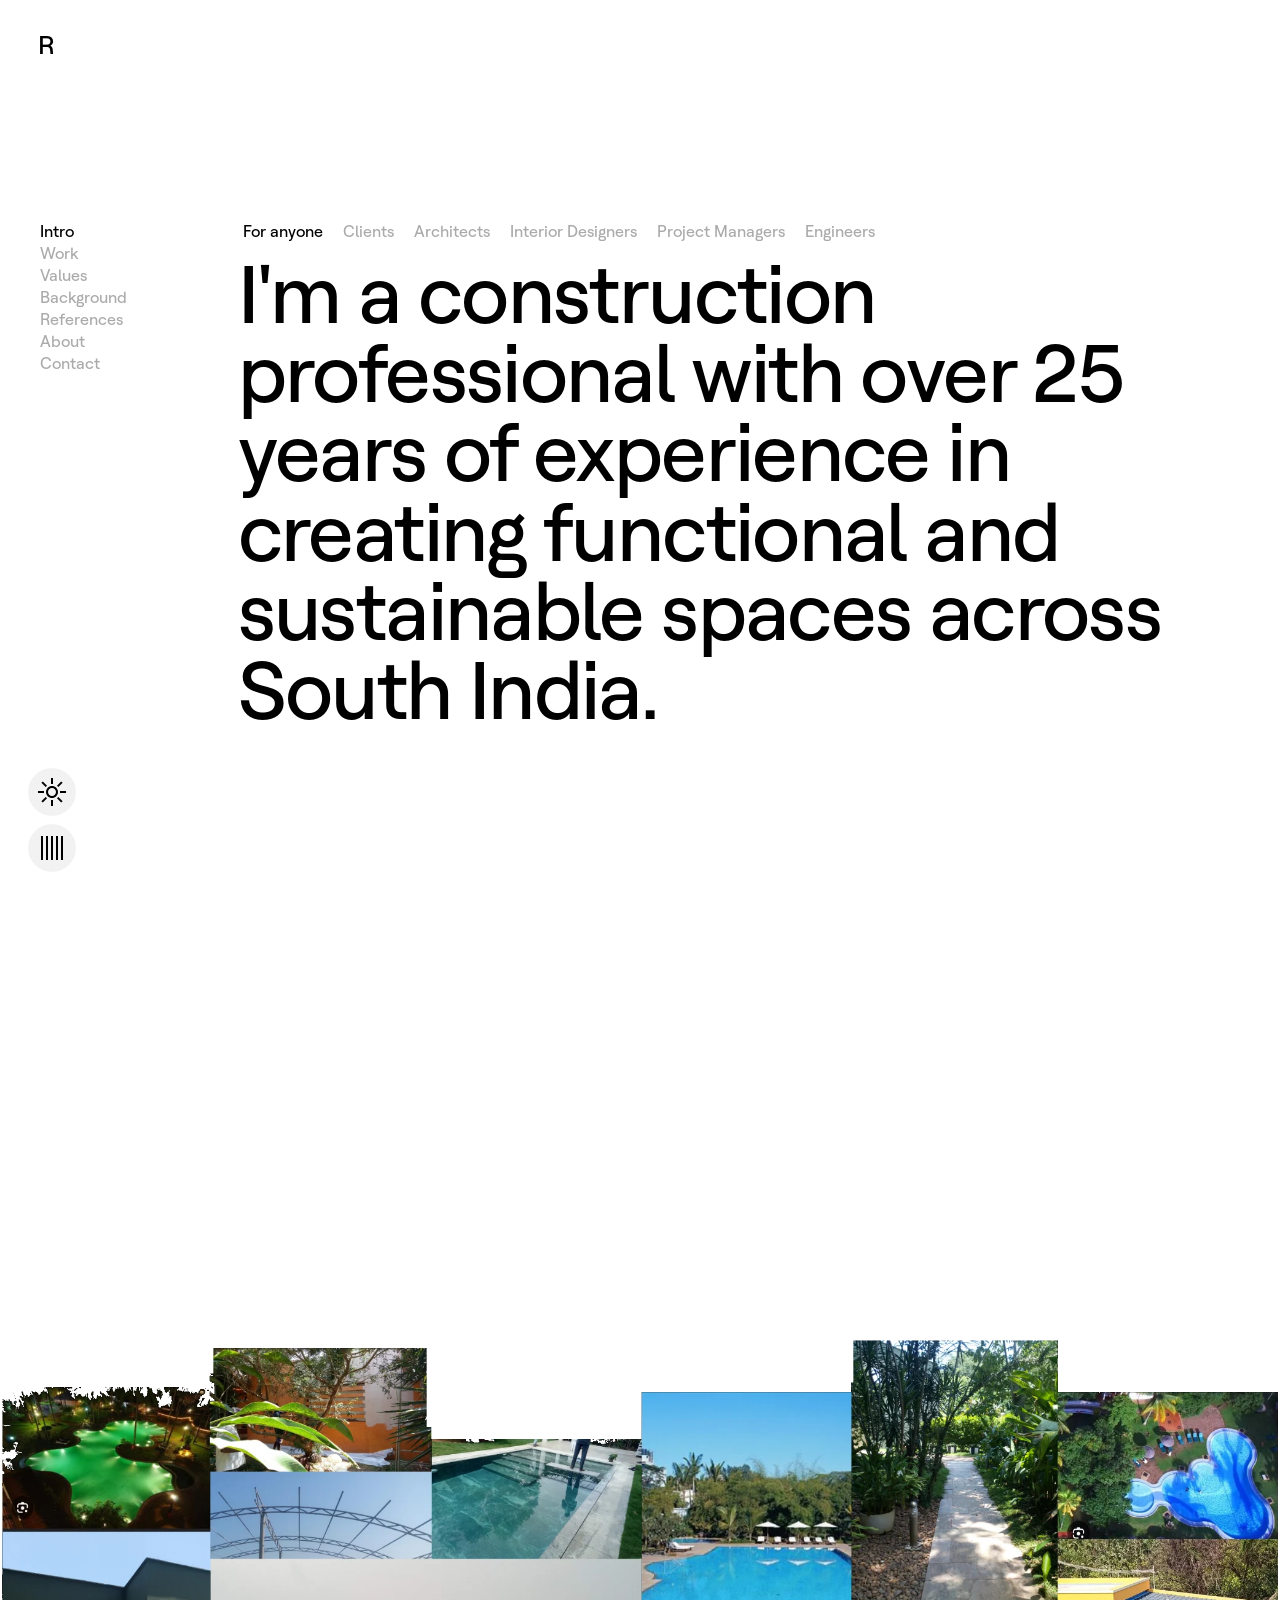
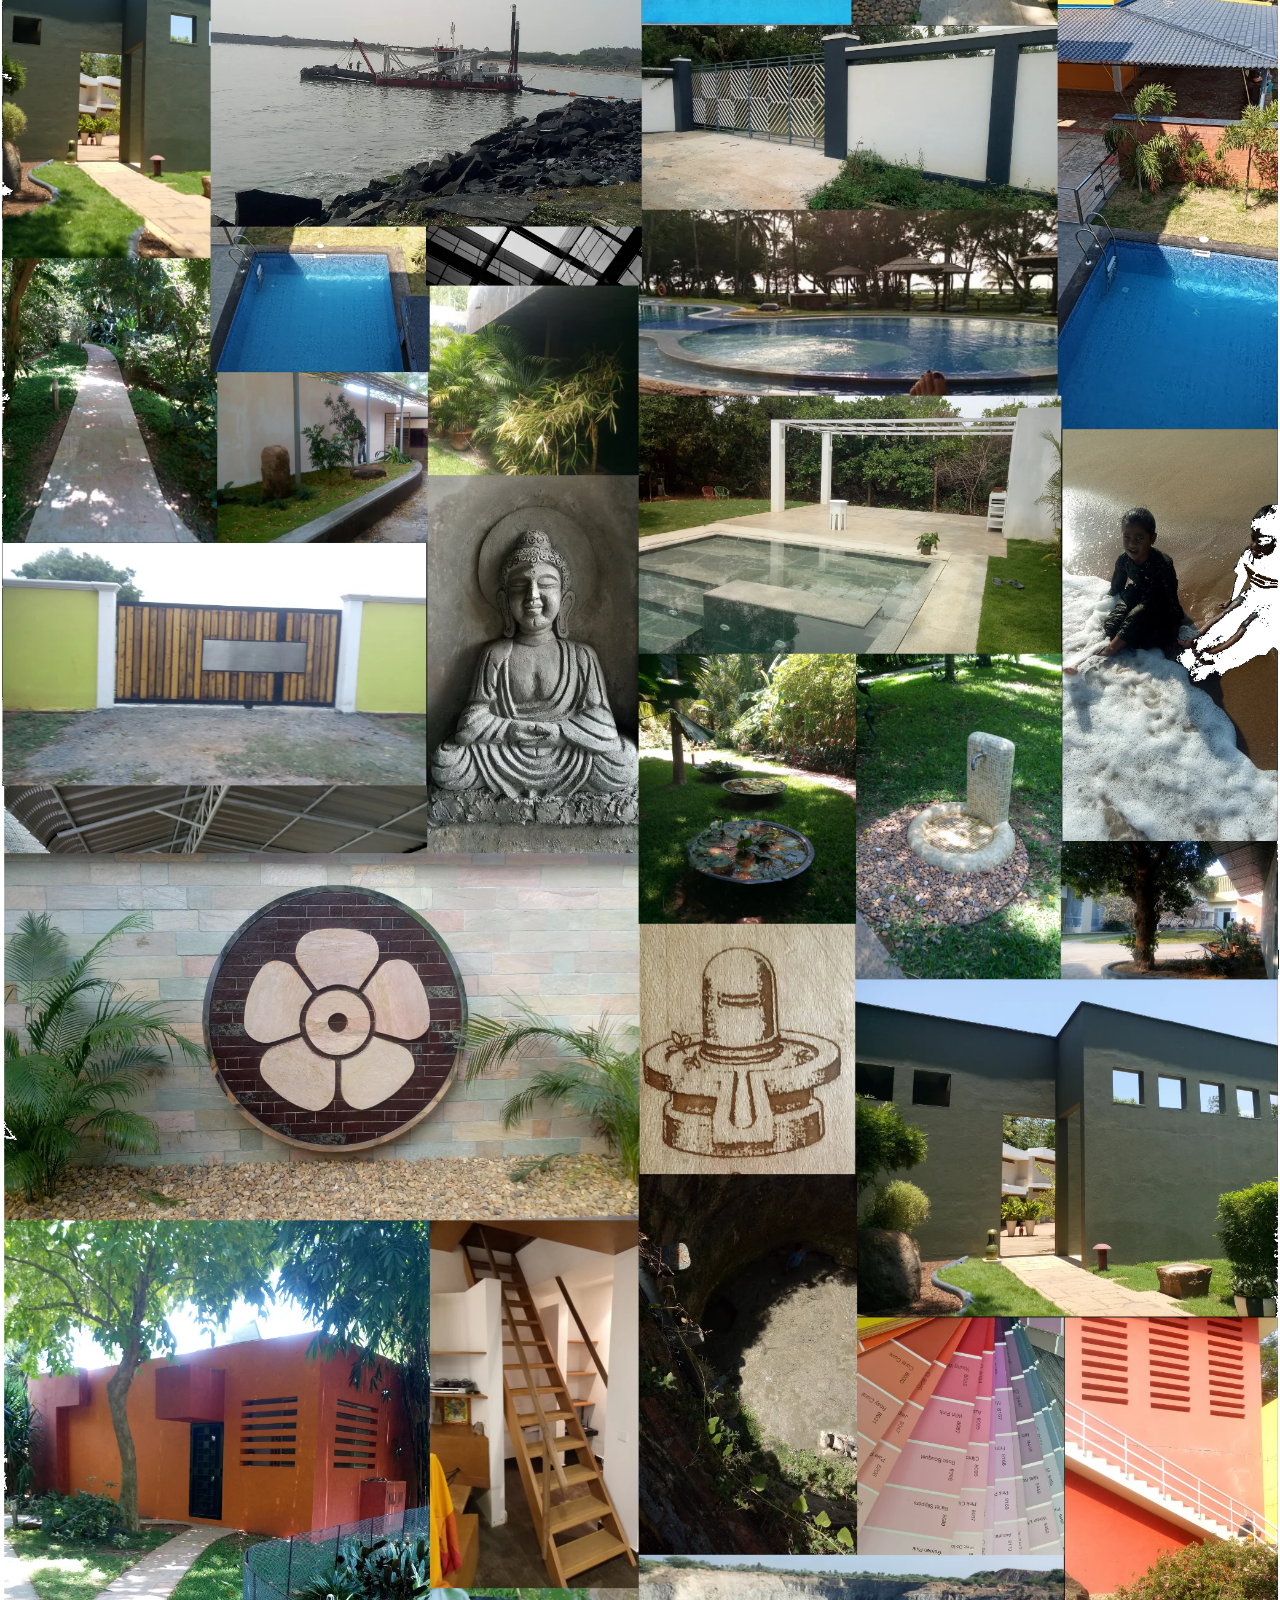
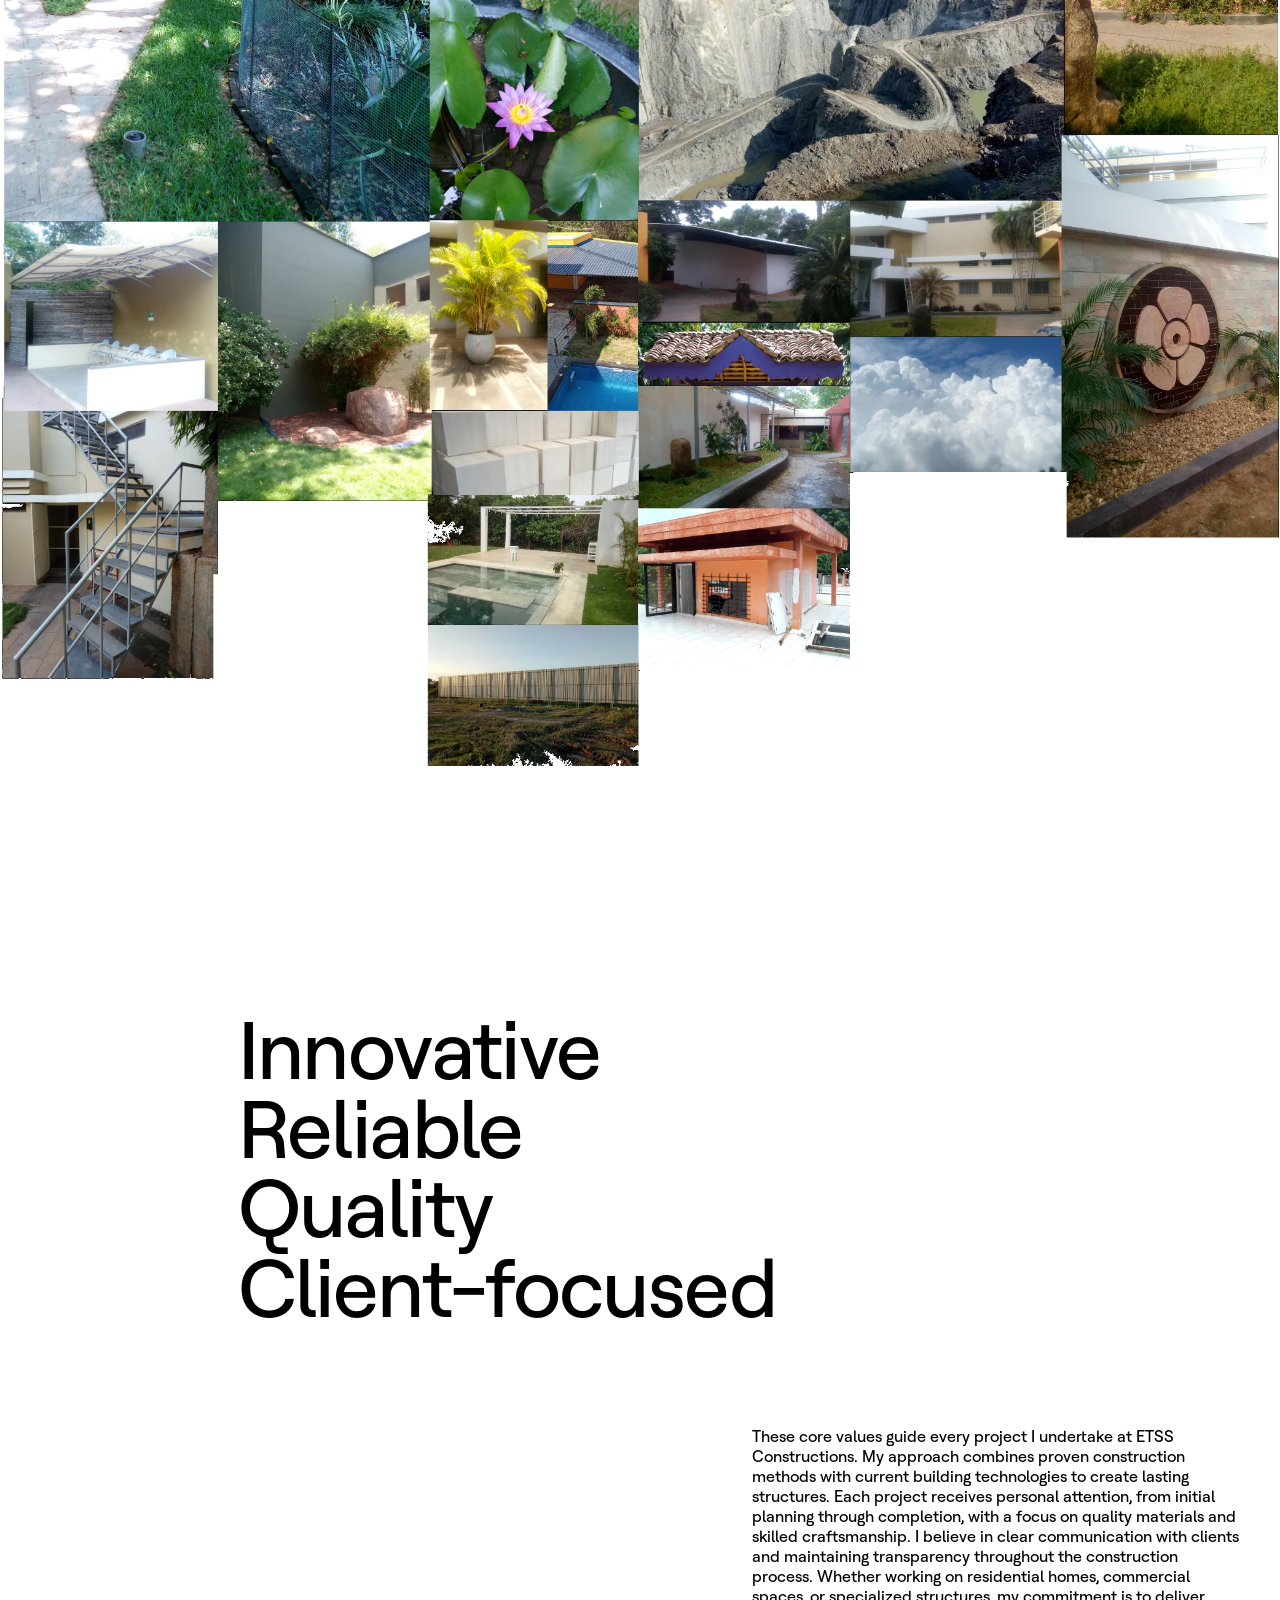
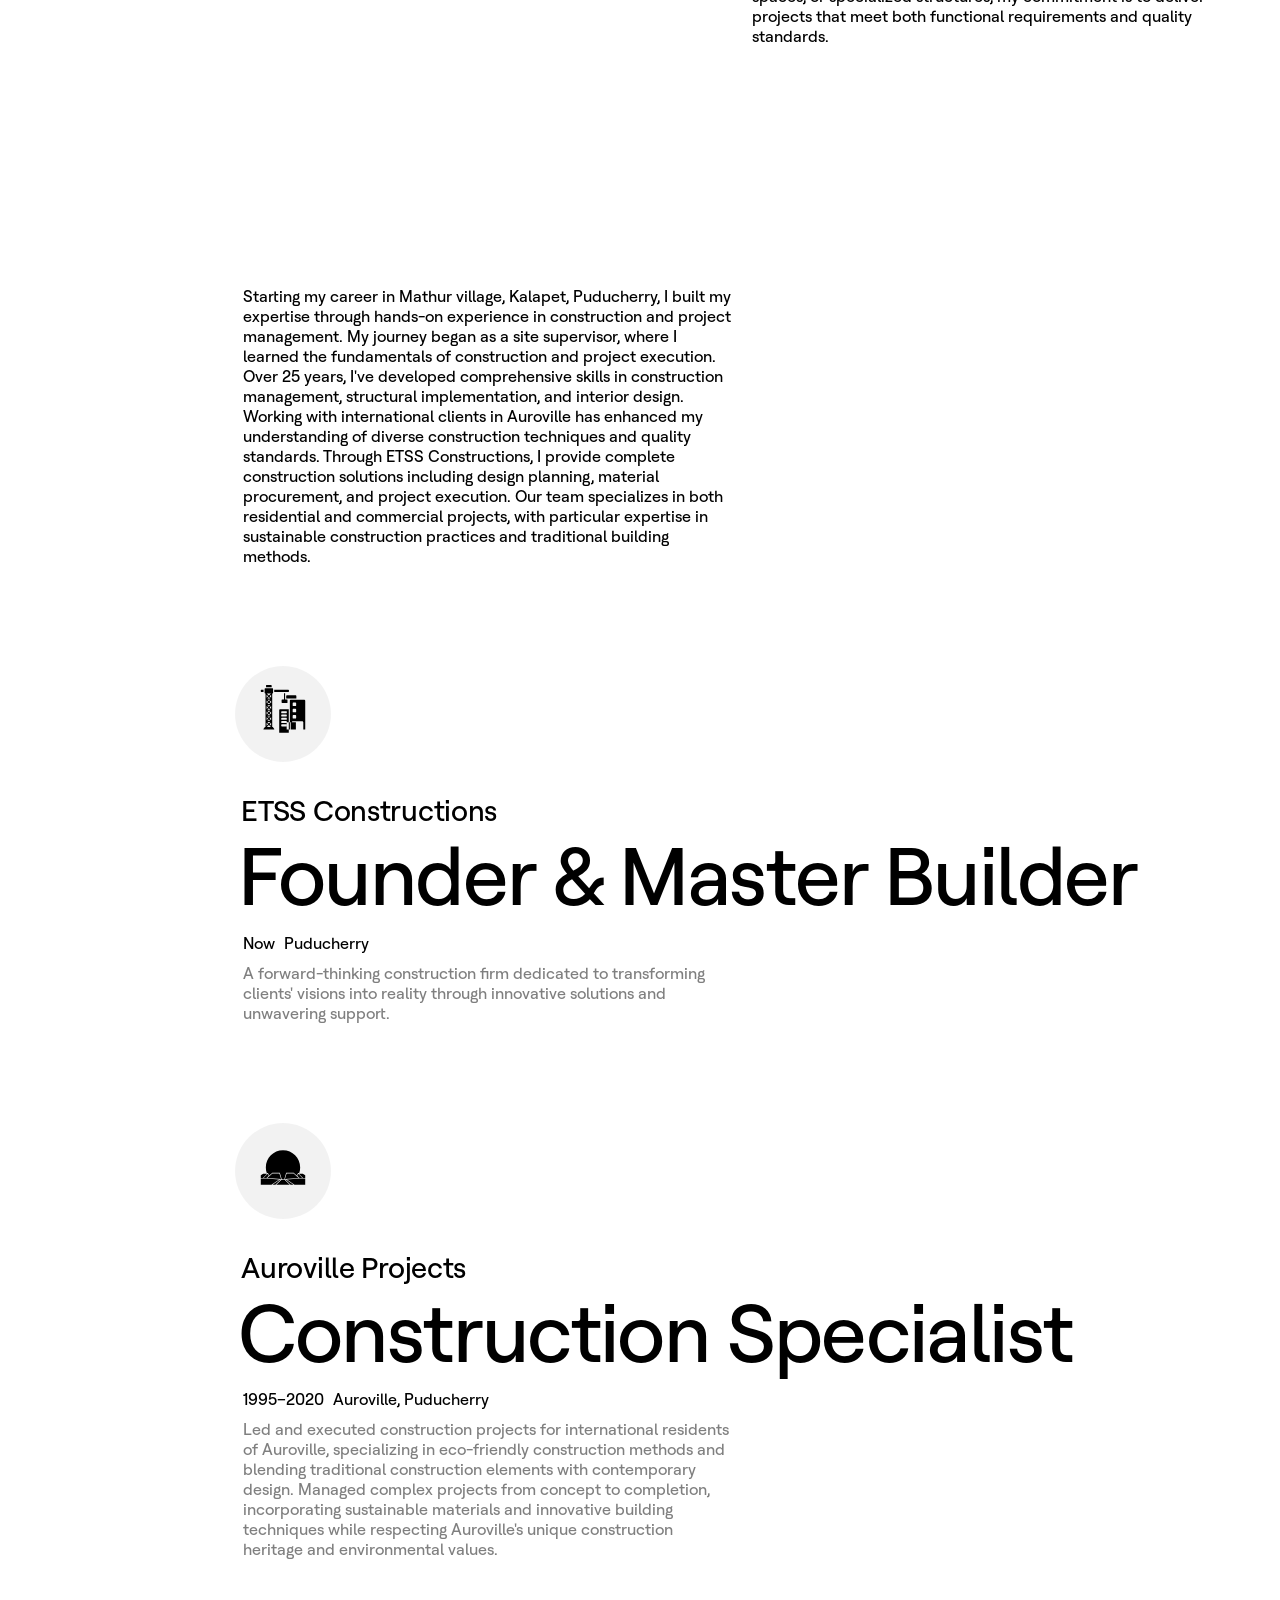
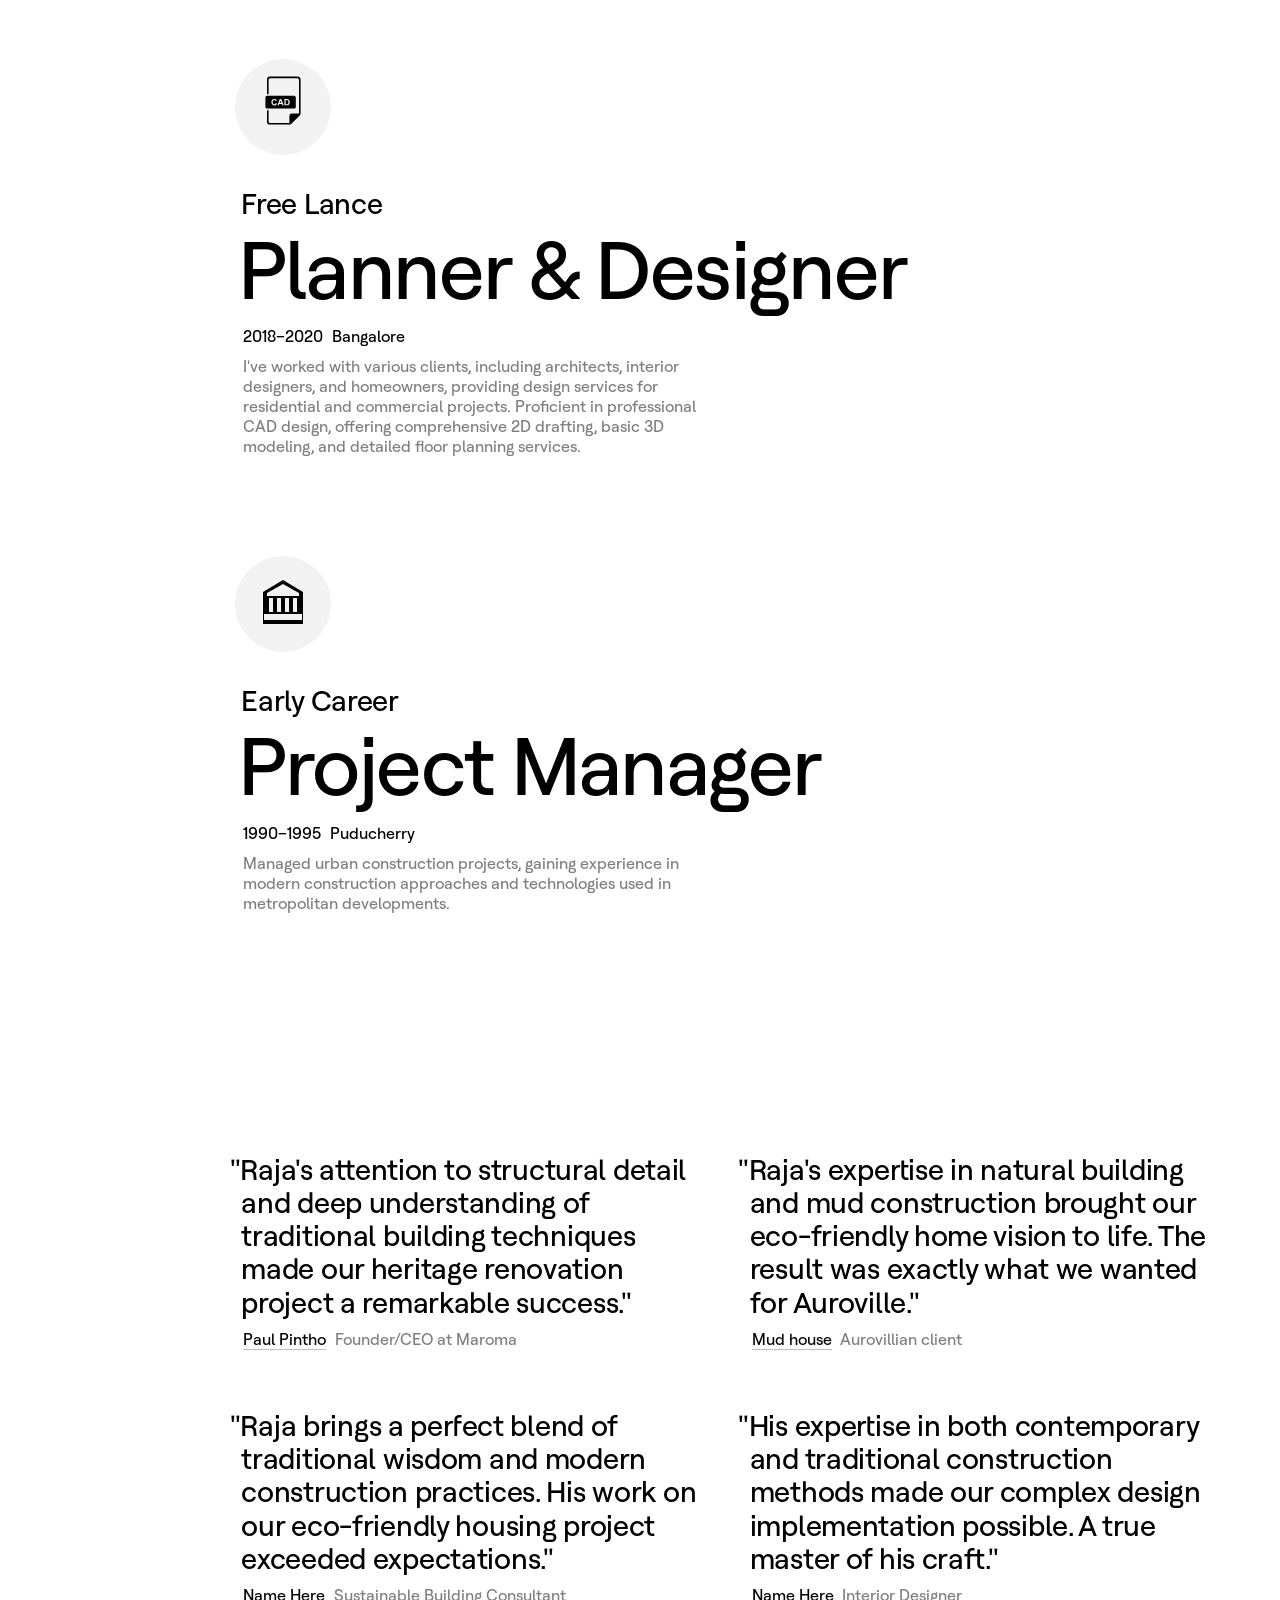
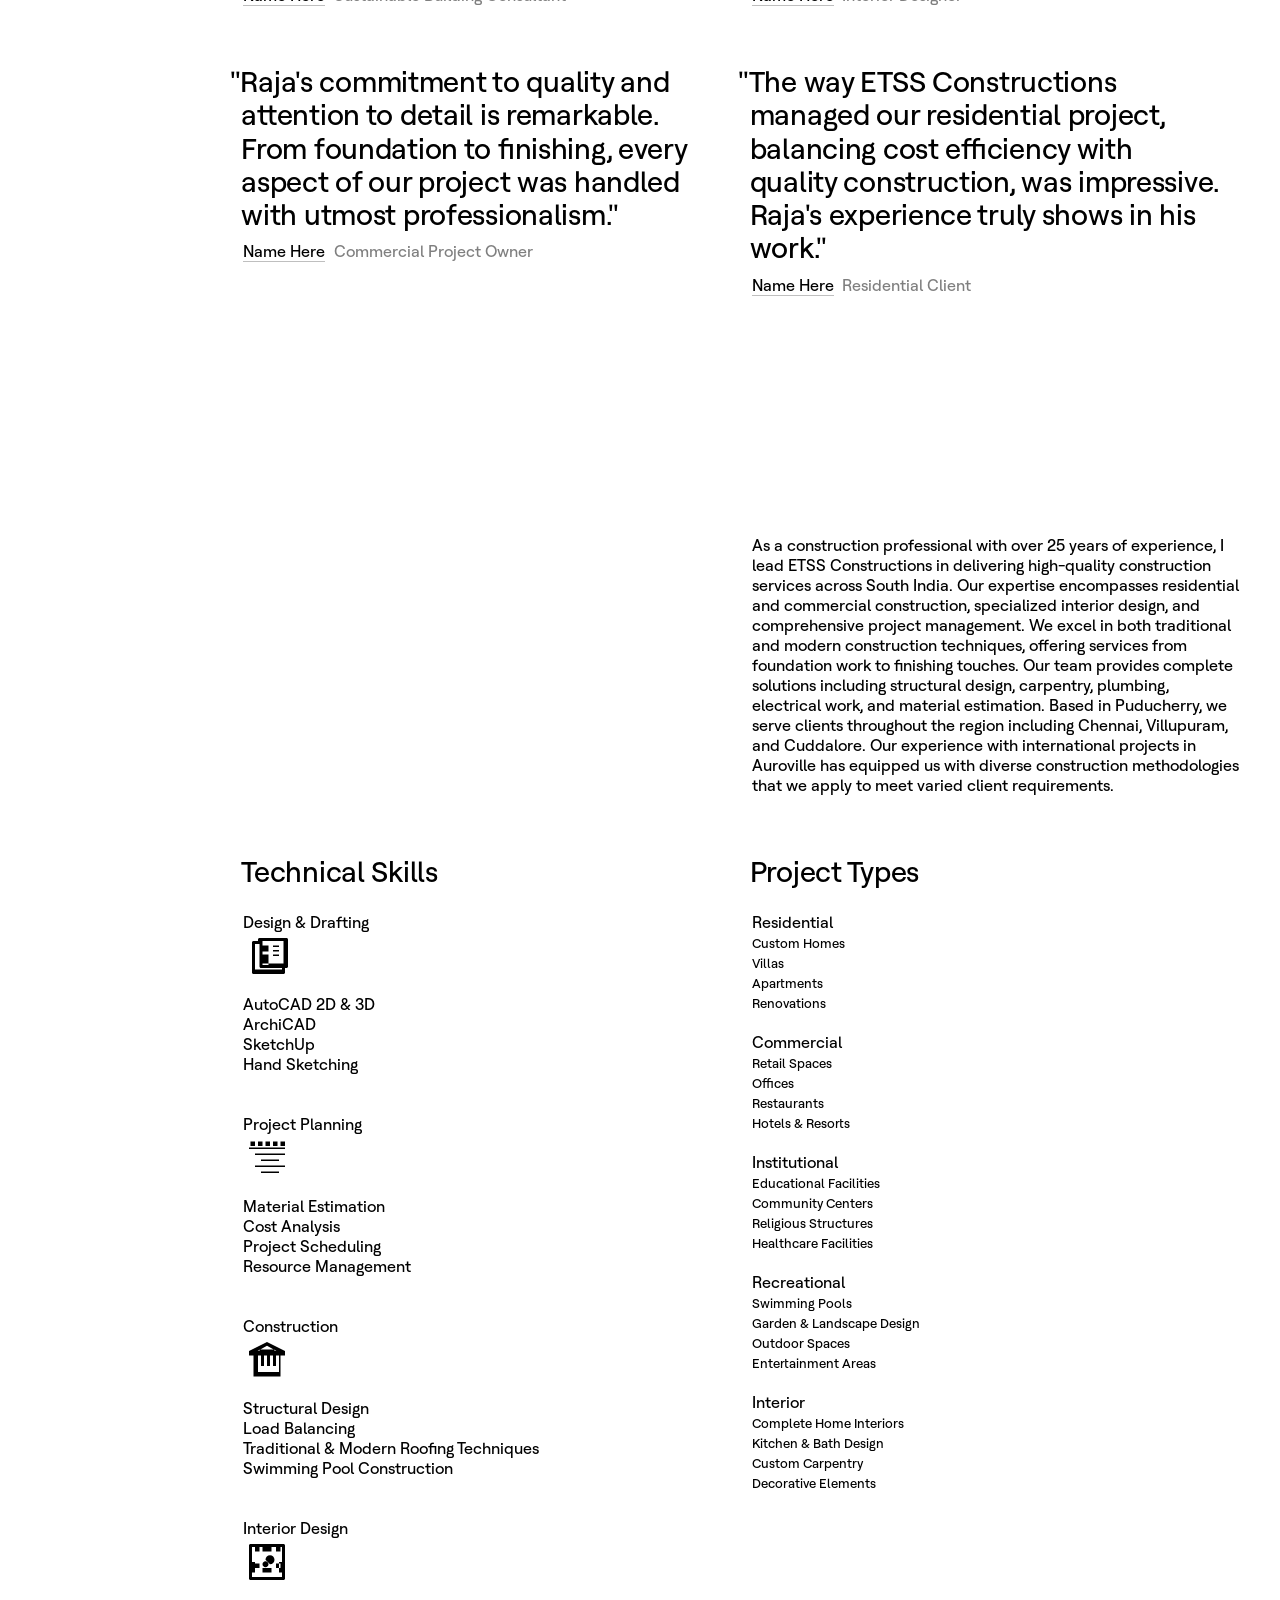
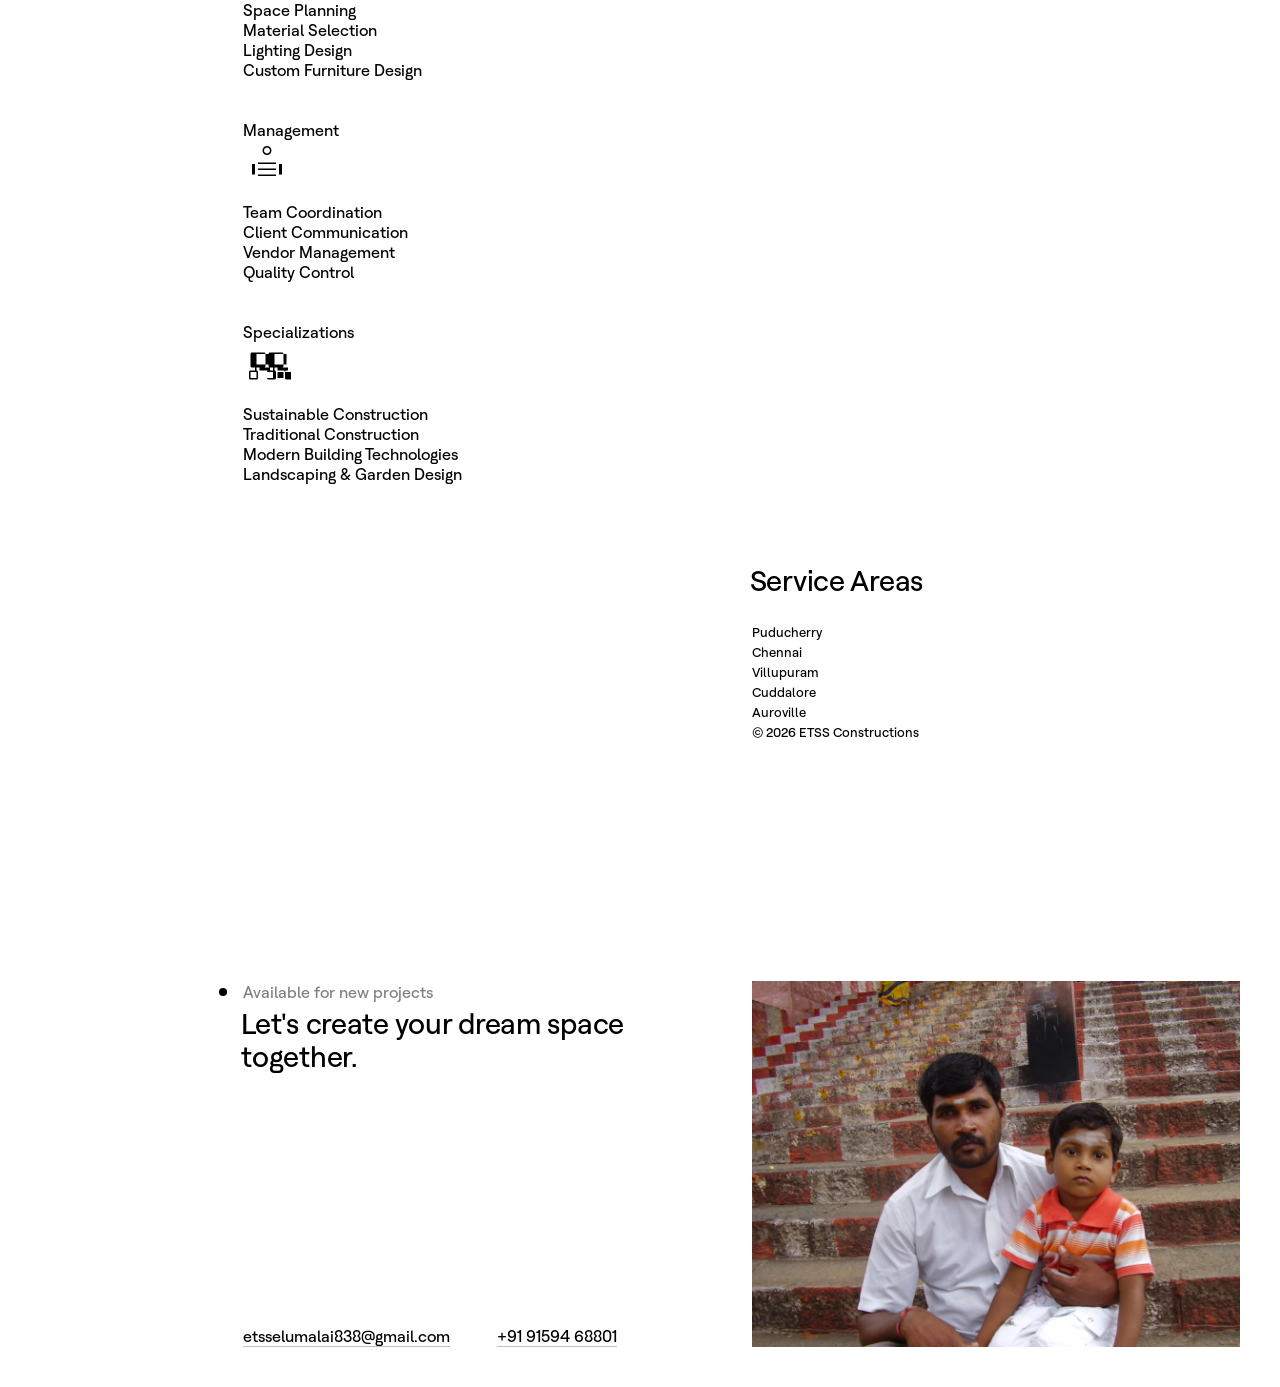
==== index.html @ 9b83dc2d "InitialCommit" ====
<!DOCTYPE html>
<!--

  Design and code by Billy Sweeney

  ——

  keyboard shortcuts

  g  grid
  b  black
  w  white
  s  sunlight

-->
<html lang="en">
<head>
  <meta charset="UTF-8">
  <title>Raja Ezhumalai — ETSS constructions</title>
  <meta http-equiv="X-UA-Compatible" content="IE=edge,chrome=1">
  <meta name="viewport" content="width=device-width, initial-scale=1">

  <link rel="shortcut icon" type="image/x-icon" href="https://billysweeney.com/assets/app/favicon-32x32.png">

  <link rel="canonical" href="index.html">

  <meta name="description" content="Hello there, I'm a master builder and construction expert with over 25 years of experience in creating innovative spaces and structures.">
  <meta name="keywords" content="master builder, construction expert, building specialist, interior design, ETSS constructions, puducherry, auroville, chennai">

  <meta property="og:site_name" content="Raja Ezhumalai">
  <meta property="og:title" content="Raja Ezhumalai — Master Builder & Construction Expert">
  <meta property="og:description" content="Hello there, I'm a master builder and construction expert with over 25 years of experience in creating innovative spaces and structures.">
  <meta property="og:type" content="website">
  <meta property="og:image" content="https://billysweeney.com/assets/app/sharing-image-2400x2400.png">
  <meta property="og:url" content="https://billysweeney.com">

  <meta name="twitter:title" content="Raja Ezhumalai — Master Builder & Construction Expert">
  <meta name="twitter:description" content="Hello there, I'm a master builder and construction expert with over 25 years of experience in creating innovative spaces and structures.">
  <meta name="twitter:card" content="summary_large_image">
  <meta name="twitter:image" content="https://billysweeney.com/assets/app/sharing-image-2400x2400.png">
  <meta name="twitter:url" content="https://billysweeney.com">

  <link href="/styles/normalize-8.0.1.css" rel="stylesheet">
  <link href="/styles/reset.css" rel="stylesheet">
  <link href="/styles/font.css" rel="stylesheet">
  <link href="/styles/variables.css" rel="stylesheet">
  <link href="/styles/color.css" rel="stylesheet">
  <link href="/styles/about.css" rel="stylesheet">
  <link href="/styles/grid.css" rel="stylesheet">
  <link href="/styles/media-queries.css" rel="stylesheet">

  <script src="/scripts/modernizr.js"></script>
  <script src="/scripts/jquery-3.7.1.min.js"></script>
  <script src="/scripts/jquery-easing-1.4.1.js"></script>
  <script src="/scripts/script.js"></script>

<!-- Google tag (gtag.js) -->
<script async src="https://www.googletagmanager.com/gtag/js?id=G-QD6JDESCLJ"></script>
<script>
  window.dataLayer = window.dataLayer || [];
  function gtag(){dataLayer.push(arguments);}
  gtag('js', new Date());

  gtag('config', 'G-QD6JDESCLJ');
</script></head>

<body class="cover--is--visible is--loading theme--16">

  <header class="app-header">
    <div class="content">

      <div class="brand">
        <h3><span>R</span><span>a</span><span>j</span><span>a</span><span> </span><span>E</span><span>z</span><span>h</span><span>u</span><span>m</span><span>a</span><span>l</span><span>a</span><span>i</span></h3>
      </div>

      <div class="actions">
        <div class="option navigation">
          <div class="content">
            <div class="icon">
              <div class="line"><div class="content"></div></div>
              <div class="line"><div class="content"></div></div>
            </div>
          </div>
        </div>
      </div>

    </div>
  </header>

  <nav class="app-nav">
    <div class="content">
      <div class="item intro is--active">Intro</div>
      <div class="item work">Work</div>
      <div class="item values">Values</div>
      <div class="item background">Background</div>
      <div class="item references">References</div>
      <div class="item about">About</div>
      <div class="item contact">Contact</div>
    </div>
  </nav>

  <main class="app-main">

    <section class="section cover">
      <div class="content">
        <h1>Raja Ezhumalai<br>—Builder </h1>
      </div>
    </section>

    <section class="section intro">
      <div class="content">

        <div class="gradient-mask left"></div>
        <div class="gradient-mask right is--visible"></div>
        <div class="options">
          <div class="option anyone is--active">For anyone</div>
          <div class="option recruiters">Clients</div>
          <div class="option design-directors">Architects</div>
          <div class="option product-designers">Interior Designers</div>
          <div class="option product-managers">Project Managers</div>
          <div class="option engineers">Engineers</div>
        </div>

        <div class="texts">
          <h1 class="text anyone is--visible">I'm a construction professional with over 25 years of experience in creating functional and sustainable spaces across South India.</h1>
          <h1 class="text recruiters">As the founder of ETSS Constructions, I lead a skilled team dedicated to delivering quality construction projects with precision and reliability.</h1>
          <h1 class="text design-directors">I specialize in implementing architectural visions through practical construction solutions, drawing from extensive experience with diverse building styles.</h1>
          <h1 class="text product-designers">My expertise spans from traditional to contemporary construction, ensuring spaces that balance aesthetic appeal with structural excellence.</h1>
          <h1 class="text product-managers">I provide comprehensive project management, from detailed estimation to final execution, ensuring timely delivery within budget constraints.</h1>
          <h1 class="text engineers">With decades of hands-on experience in structural implementation and technical planning, I ensure projects meet both engineering standards and client requirements.</h1>
        </div>

      </div>
    </section>

    <section class="section work">
      <div class="content">
        <div class="hero-image">
          <figure>
            <div class="image"></div>
            <div class="image-overlay-01 "></div>
            <div class="image-overlay-02"></div>
          </figure>
        </div>
      </div>
    </section>

    <section class="section values">
      <div class="content">
        <div class="title">
          <h1>Innovative</h1>
          <h1>Reliable</h1>
          <h1>Quality</h1>
          <h1>Client-focused</h1>
        </div>
        <div class="description">
          <p>These core values guide every project I undertake at ETSS Constructions. My approach combines proven construction methods with current building technologies to create lasting structures. Each project receives personal attention, from initial planning through completion, with a focus on quality materials and skilled craftsmanship. I believe in clear communication with clients and maintaining transparency throughout the construction process. Whether working on residential homes, commercial spaces, or specialized structures, my commitment is to deliver projects that meet both functional requirements and quality standards.</p>
        </div>
      </div>
    </section>

    <section class="section background">
      <div class="content">

        <div class="description">
          <p>Starting my career in Mathur village, Kalapet, Puducherry, I built my expertise through hands-on experience in construction and project management. My journey began as a site supervisor, where I learned the fundamentals of construction and project execution. Over 25 years, I've developed comprehensive skills in construction management, structural implementation, and interior design. Working with international clients in Auroville has enhanced my understanding of diverse construction techniques and quality standards. Through ETSS Constructions, I provide complete construction solutions including design planning, material procurement, and project execution. Our team specializes in both residential and commercial projects, with particular expertise in sustainable construction practices and traditional building methods.</p>
        </div>

        <div class="item">
          <div class="logo">
            <div class="content">
              <svg class="icon" xmlns="http://www.w3.org/2000/svg" version="1.1" viewBox="-5.0 -10.0 110.0 135.0" width="64" height="64">
                <path d="m42 49.539v46.789c0 0.32031 0.25781 0.58203 0.57812 0.58203h19.602v-49.332h-18.18c-1.0898 0-1.9766 0.87109-2 1.9609zm4.2305 3.3711c0.003906-0.75391 0.61719-1.3594 1.3711-1.3594h9c0.36719-0.011719 0.72266 0.125 0.98438 0.38281 0.26562 0.25781 0.41406 0.60938 0.41406 0.97656v1.7109c0 0.37109-0.14062 0.73047-0.41016 0.99219-0.26562 0.26172-0.62891 0.40234-1 0.38672h-9c-0.75391 0-1.3633-0.60547-1.3711-1.3594zm0 6.9102c0.003906-0.75391 0.61719-1.3594 1.3711-1.3594h9c0.36719-0.011719 0.72266 0.125 0.98438 0.38281 0.26562 0.25781 0.41406 0.60938 0.41406 0.97656v1.7109c0 0.35938-0.14453 0.70703-0.39844 0.96094-0.25391 0.25391-0.60156 0.39844-0.96094 0.39844h-9c-0.75391 0-1.3633-0.60938-1.3711-1.3594zm0 6.9102c0.003906-0.75391 0.61719-1.3594 1.3711-1.3594h9c0.36719-0.011719 0.72266 0.125 0.98438 0.38281 0.26562 0.25781 0.41406 0.60938 0.41406 0.97656v1.7109c0 0.35938-0.14453 0.70703-0.39844 0.96094-0.25391 0.25391-0.60156 0.39844-0.96094 0.39844h-9c-0.75391 0-1.3633-0.60938-1.3711-1.3594zm0 6.9102c0.003906-0.75391 0.61719-1.3594 1.3711-1.3594h9c0.36719-0.011719 0.72266 0.125 0.98438 0.38281 0.26562 0.25781 0.41406 0.60938 0.41406 0.97656v1.7109c0 0.35938-0.14453 0.70313-0.39844 0.96094-0.25391 0.25391-0.60156 0.39844-0.96094 0.39844h-9c-0.75391 0-1.3633-0.60938-1.3711-1.3594zm0 6.9102c0.003906-0.75391 0.61719-1.3594 1.3711-1.3594h9c0.36719-0.011718 0.72266 0.125 0.98438 0.38281 0.26562 0.25781 0.41406 0.60938 0.41406 0.97656v1.7109c0 0.35938-0.14453 0.70312-0.39844 0.96094-0.25391 0.25391-0.60156 0.39844-0.96094 0.39844h-9c-0.75391 0-1.3633-0.60938-1.3711-1.3594zm-17.34 4.9297c-0.25391-0.33984-0.65625-0.53516-1.082-0.53125h-0.53906v-70.711h0.49219c0.75-0.003907 1.3594-0.61719 1.3594-1.3672v-8.1523c0-0.36328-0.14062-0.71094-0.39453-0.96875-0.25781-0.25391-0.60547-0.39844-0.96484-0.39844h-15.152c-0.75781 0-1.3711 0.61328-1.3711 1.3672v8.1523c0.007813 0.75391 0.61719 1.3633 1.3711 1.3672h0.48828l0.003906 70.711h-0.55078c-0.42578 0-0.82422 0.19531-1.082 0.53125l-2.7695 3.6094c-0.14062 0.17578-0.16406 0.41797-0.0625 0.62109 0.10156 0.19922 0.30859 0.32422 0.53516 0.32031h22c0.22266 0 0.42578-0.125 0.52344-0.32812 0.097657-0.19922 0.074219-0.4375-0.066406-0.61328zm-4.4492-71.242-4.2617 4.2383-4.25-4.2383zm-7.3398 57.75 3.0781-3.0703 3.0781 3.0703zm6.1602 2.3516-3.0781 3.0703-3.082-3.0703zm-6.1602-11.789h6.1602l-3.0781 3.0703zm0-2.3398 3.0781-3.0703 3.0781 3.0703zm0-9.4414h6.1602l-3.0781 3.0703zm0-2.3516 3.0781-3.0703 3.0781 3.0703zm0-9.4414h6.1602l-3.082 3.1133zm0-2.3516 3.0781-3.0586 3.0781 3.0586zm0-9.4414h6.1602l-3.0781 3.0703zm0-2.3398 3.0781-3.0703 3.0781 3.0703zm-1.6602-7.7539 3.0898 3-3.0898 3.0703zm0 11.789 3.0898 3.0703-3.0898 3.0391zm0 11.789 3.0898 3.0703-3.0898 3.0703zm0 11.781 3.0898 3.0781-3.0898 3.0703zm0 11.789 3.0898 3.0703-3.0898 3.0781zm0 11.789 3.0898 3.0625-3.0898 3zm0.48828 9 4.25-4.2383 4.2617 4.2383zm9-2.8203-3.0898-3.1172 3.0781-3.0703zm0-11.781-3.0781-3.0781 3.0781-3.0703zm0-11.789-3.0898-3.1484 3.0781-3.0781zm0-11.789-3.0781-3.0703 3.0781-3.0703zm0-11.781-3.0781-3.0781 3.0781-3.0703zm0-11.789-3.0898-3.1875 3.082-3zm-16-12-4.2891 0.003906c-0.41406 0-0.80859-0.16797-1.1016-0.45703-0.28906-0.29297-0.45312-0.69141-0.44922-1.1055v-1.6992c-0.023438-0.42578 0.12891-0.84375 0.42188-1.1523s0.70312-0.48047 1.1289-0.47656h4.2578zm53.762-3.2617v1.7031c0 0.85938-0.69531 1.5547-1.5508 1.5625h-29.672v-4.8906h29.641c0.85547 0 1.5508 0.69141 1.5508 1.5508zm-36.59-7.0156h-11.832v-3.4609c0-0.36328 0.14453-0.71094 0.40234-0.96484s0.60547-0.39844 0.96875-0.39453h9.0898c0.75391 0 1.3633 0.60938 1.3711 1.3594zm28.34 12.551v13.539h4c0.26562 0 0.51953 0.10547 0.70703 0.29297s0.29297 0.44141 0.29297 0.70703v5.3203c0 0.26563-0.10547 0.51953-0.29297 0.70703s-0.44141 0.29297-0.70703 0.29297h-10.383c-0.55078 0-1-0.44922-1-1v-5.3203c0-0.55078 0.44922-1 1-1h4v-13.539zm40.559 13.82h-28.512c-1.082 0-1.9727 0.86328-2 1.9492v60.68h4.1289l0.003906-14.91c0.003906-1.4023 1.1367-2.5352 2.5391-2.5391h19c0.6875-0.019532 1.3555 0.23828 1.8477 0.71484 0.49609 0.48047 0.77734 1.1367 0.78125 1.8242v14.91h3.5391c0.32031 0 0.58203-0.26172 0.58203-0.58203v-60.098c-0.023437-1.0508-0.85938-1.9023-1.9102-1.9492zm-17.262 38.379c-0.019531 0.74219-0.625 1.3359-1.3672 1.3398h-4.5703c-0.75391-0.003906-1.3672-0.61719-1.3711-1.3711v-4.5391c0.003906-0.75391 0.61719-1.3633 1.3711-1.3711h4.5703c0.75391 0.007812 1.3633 0.61719 1.3672 1.3711zm0-13.219c-0.003906 0.75391-0.61328 1.3633-1.3672 1.3672h-4.5703c-0.75391-0.003906-1.3672-0.61328-1.3711-1.3672v-4.5703c0.003906-0.75391 0.61719-1.3672 1.3711-1.3711h4.5703c0.75391 0.003906 1.3633 0.61719 1.3672 1.3711zm0-13.219v-0.003906c-0.003906 0.75391-0.61719 1.3594-1.3711 1.3594h-4.5508c-0.75391 0-1.3633-0.60547-1.3672-1.3594v-4.5703c0-0.75391 0.61328-1.3672 1.3672-1.3672h4.5703c0.75 0.015625 1.3477 0.625 1.3516 1.3711zm-19.801 35.617h8.3516v15.07h-8.5508v-14.91c0.015625-0.097656 0.10156-0.16797 0.19922-0.16016zm19.25 0.16016v14.91h-8.5508v-15.07h8.3516c0.097656-0.007813 0.18359 0.0625 0.19922 0.16016zm1-50.102h-21.449v-4.8984c0-1.1055 0.89453-2 2-2h17.469c0.53125 0 1.0391 0.21094 1.4141 0.58594s0.58594 0.88281 0.58594 1.4141z"/>
              </svg>
            </div>
          </div>
          <h2 class="company">ETSS Constructions</h2>
          <h1 class="role">Founder & Master Builder</h1>
          <p class="metadata">
            <span class="time">Now</span>
            <span class="location">Puducherry</span>
          </p>
          <p class="description">A forward-thinking construction firm dedicated to transforming clients' visions into reality through innovative solutions and unwavering support.</p>
        </div>

        <div class="item">
          <div class="logo">
            <div class="content">
              <svg class="icon" xmlns="http://www.w3.org/2000/svg" version="1.1" viewBox="-5.0 -10.0 110.0 135.0" width="64" height="64">
                <path d="m43.727 75.477-15.898 10.77h6.1914l11.383-10.645zm-40.602-2.1133h12.168l26.527 1.9727-16.105 10.91h-22.59zm53.148 2.1133-1.6758 0.125 11.383 10.645h6.1914zm-3.1484 0.37109 11.121 10.398h-28.492l11.27-10.535zm21.16 10.398-16.105-10.91 26.527-1.9727h12.168v12.883zm-58.441-24.324h2.0117 0.015625 0.003906c0.10547 0.003906 0.20312 0.03125 0.28516 0.082031 0.085938 0.050782 0.15625 0.12109 0.20703 0.20703l0.003906 0.003906c0.003906 0.007812 0.007812 0.015625 0.011718 0.023437l2.543 4.7344 6.1211-5.4648c0.10938-0.097656 0.25-0.14844 0.39453-0.14844h15.391c0.26172 0 0.49219 0.17188 0.56641 0.42188l3.8398 12.746 5.4844 0.125 3.8789-12.871c0.074219-0.25 0.30469-0.42188 0.56641-0.42188h15.391c0.14453 0 0.28516 0.050781 0.39453 0.14844l6.1211 5.4648 2.543-4.7344c0.003906-0.007812 0.007812-0.015625 0.011718-0.023437l0.003906-0.003906c0.050782-0.085938 0.12109-0.15625 0.20703-0.20703 0.082031-0.050781 0.17969-0.078125 0.28516-0.082031h0.007812 0.011719 2.0117c1.3164-3.75 2.0352-7.7812 2.0352-11.977 0-19.973-16.219-36.191-36.191-36.191s-36.191 16.219-36.191 36.191c0 4.1953 0.71875 8.2266 2.0352 11.977zm5.3164 6.4297 6.5078-5.8086h14.723l3.5859 11.914-29.223-2.1758 4.3906-3.918c0.007813-0.003906 0.011719-0.007812 0.015625-0.011719zm57.695 0.011719 4.3906 3.918-29.223 2.1758 3.5859-11.914h14.723l6.5078 5.8086c0.003906 0.003907 0.011718 0.007813 0.015625 0.011719zm5.7305-5.2539h-0.023438-1.0273l8.7109 9.0664h4.6289v-5.6055l-5.0664-3.4609zm-4.6016 4.6719 4.9258 4.3945h5.6875s-8.3203-8.6602-8.3203-8.6602zm-59.969 0-2.293-4.2656s-8.3203 8.6602-8.3203 8.6602h5.6875zm-4.5781-4.6719h-0.023438-7.2227l-5.0664 3.4609v5.6055h4.6289l8.7109-9.0664zm46.727-41.414c5.3672 2.3555 9.9219 6.2305 13.125 11.07 0.17969 0.27344 0.54688 0.34766 0.82031 0.16797 0.27344-0.17969 0.35156-0.55078 0.16797-0.82031-3.3242-5.0352-8.0586-9.0547-13.637-11.508-0.29688-0.12891-0.64844 0.007812-0.78125 0.30469-0.13281 0.30078 0.003906 0.65234 0.30469 0.78516zm-6.918-2.0938c1.0859 0.19141 2.1484 0.4375 3.1875 0.73828 0.31641 0.089844 0.64453-0.089844 0.73438-0.40234 0.09375-0.31641-0.089844-0.64453-0.40234-0.73828-1.082-0.3125-2.1875-0.57031-3.3125-0.76562-0.32422-0.054688-0.63281 0.16016-0.6875 0.48047-0.054687 0.32422 0.16016 0.63281 0.48047 0.6875z"/>
              </svg>
            </div>
          </div>
          <h2 class="company">Auroville Projects</h2>
          <h1 class="role">Construction Specialist</h1>
          <p class="metadata">
            <span class="time">1995–2020</span>
            <span class="location">Auroville, Puducherry</span>
          </p>
          <p class="description">Led and executed construction projects for international residents of Auroville, specializing in eco-friendly construction methods and blending traditional construction elements with contemporary design. Managed complex projects from concept to completion, incorporating sustainable materials and innovative building techniques while respecting Auroville's unique construction heritage and environmental values.</p>
        </div>

        <div class="item">
          <div class="logo">
            <div class="content">
              <svg class="icon" xmlns="http://www.w3.org/2000/svg" width="64" height="64" viewBox="0 0 256 320">
                <path d="M152.7,144.637a6.665,6.665,0,0,0,1.665-3.04,20.545,20.545,0,0,0,.645-5.769,18.819,18.819,0,0,0-.645-5.607,7.211,7.211,0,0,0-1.8-3.051,6.053,6.053,0,0,0-2.943-1.482,28.866,28.866,0,0,0-5.221-.3h-2.857v20.861h4.748a17.29,17.29,0,0,0,3.846-.3A5.868,5.868,0,0,0,152.7,144.637Z"/>
                <polygon points="115.557 127.406 111.303 139.094 119.897 139.094 115.557 127.406"/>
                <path d="M184,168a8.009,8.009,0,0,0,8-8V112a8.009,8.009,0,0,0-8-8H48a8.009,8.009,0,0,0-8,8v48a8.009,8.009,0,0,0,8,8Zm-48.823-47.941H146.8a22.725,22.725,0,0,1,5.994.6,10.545,10.545,0,0,1,4.748,2.9,13.765,13.765,0,0,1,3.008,5.1,23.247,23.247,0,0,1,1.031,7.444,20.7,20.7,0,0,1-.967,6.7,13.888,13.888,0,0,1-3.373,5.564,11.183,11.183,0,0,1-4.469,2.514,19.231,19.231,0,0,1-5.629.666H135.177Zm-22.907,0h6.725l12.611,31.5h-6.918l-2.75-7.154h-12.59l-2.6,7.154H100Zm-38.119,3.813a13.923,13.923,0,0,1,10.678-4.351,13.1,13.1,0,0,1,9.389,3.416,12.429,12.429,0,0,1,3.223,5.8l-6.295,1.5a6.506,6.506,0,0,0-6.639-5.285,7.166,7.166,0,0,0-5.683,2.514q-2.181,2.514-2.181,8.143,0,5.974,2.148,8.508a6.975,6.975,0,0,0,5.586,2.535,6.371,6.371,0,0,0,4.361-1.611,9.361,9.361,0,0,0,2.621-5.07l6.166,1.955a13.833,13.833,0,0,1-4.716,7.659,13.45,13.45,0,0,1-8.368,2.5,13.547,13.547,0,0,1-10.312-4.286q-4.039-4.286-4.039-11.72Q70.091,128.223,74.151,123.872Z"/>
                <path d="M200,8H64A16.018,16.018,0,0,0,48,24V96h8V24a8.009,8.009,0,0,1,8-8H200a8.009,8.009,0,0,1,8,8V191.029a8.112,8.112,0,0,1-.065.971H172a12.013,12.013,0,0,0-12,12v35.935a8.1,8.1,0,0,1-.971.065H64a8.009,8.009,0,0,1-8-8V176H48v56a16.018,16.018,0,0,0,16,16h95.029a15.9,15.9,0,0,0,11.314-4.687l40.97-40.97A15.9,15.9,0,0,0,216,191.029V24A16.018,16.018,0,0,0,200,8Z"/>
              </svg>
            </div>
          </div>
          <h2 class="company">Free Lance</h2>
          <h1 class="role">Planner & Designer</h1>
          <p class="metadata">
            <span class="time">2018–2020</span>
            <span class="location">Bangalore</span>
          </p>
          <p class="description">I've worked with various clients, including architects, interior designers, and homeowners, providing design services for residential and commercial projects.
          Proficient in professional CAD design, offering comprehensive 2D drafting, basic 3D modeling, and detailed floor planning services.
          </p>
        </div>

        <div class="item">
          <div class="logo">
            <div class="content">
              <svg class="icon" xmlns="http://www.w3.org/2000/svg" width="64" height="64" viewBox="0 0 64 64">
                <path d="M32 8L12 20v32h40V20L32 8zm0 4l16 9v3H16v-3l16-9zm-14 28V26h4v14h-4zm8 0V26h4v14h-4zm8 0V26h4v14h-4zm8 0V26h4v14h-4zm9 8H13v-6h38v6z"/>
              </svg>
            </div>
          </div>
          <h2 class="company">Early Career</h2>
          <h1 class="role">Project Manager</h1>
          <p class="metadata">
            <span class="time">1990–1995</span>
            <span class="location">Puducherry</span>
          </p>
          <p class="description">Managed urban construction projects, gaining experience in modern construction approaches and technologies used in metropolitan developments.</p>
        </div>

      </div>
    </section>

    <section class="section references">
      <div class="content">

        <div class="item">
          <h2 class="quote"><span class="opening-quote-mark">"</span>Raja's attention to structural detail and deep understanding of traditional building techniques made our heritage renovation project a remarkable success."</h2>
          <p>
            <span class="person"><a href="https://www.linkedin.com/in/paul-pinthon-77a92492/" target="_blank">Paul Pintho</a></span>
            <span class="role">Founder/CEO at Maroma </span>
          </p>
        </div>

        <div class="item">
          <h2 class="quote"><span class="opening-quote-mark">"</span>Raja's expertise in natural building and mud construction brought our eco-friendly home vision to life. The result was exactly what we wanted for Auroville."</h2>
          <p>
            <span class="person"><a href="#" target="_blank">Mud house</a></span>
            <span class="role">Aurovillian client</span>
          </p>
        </div>

        <div class="item">
          <h2 class="quote"><span class="opening-quote-mark">"</span>Raja brings a perfect blend of traditional wisdom and modern construction practices. His work on our eco-friendly housing project exceeded expectations."</h2>
          <p>
            <span class="person"><a href="#" target="_blank">Name Here</a></span>
            <span class="role">Sustainable Building Consultant</span>
          </p>
        </div>

        <div class="item">
          <h2 class="quote"><span class="opening-quote-mark">"</span>His expertise in both contemporary and traditional construction methods made our complex design implementation possible. A true master of his craft."</h2>
          <p>
            <span class="person"><a href="#" target="_blank">Name Here</a></span>
            <span class="role">Interior Designer</span>
          </p>
        </div>

        <div class="item">
          <h2 class="quote"><span class="opening-quote-mark">"</span>Raja's commitment to quality and attention to detail is remarkable. From foundation to finishing, every aspect of our project was handled with utmost professionalism."</h2>
          <p>
            <span class="person"><a href="#" target="_blank">Name Here</a></span>
            <span class="role">Commercial Project Owner</span>
          </p>
        </div>

        <div class="item">
          <h2 class="quote"><span class="opening-quote-mark">"</span>The way ETSS Constructions managed our residential project, balancing cost efficiency with quality construction, was impressive. Raja's experience truly shows in his work."</h2>
          <p>
            <span class="person"><a href="#" target="_blank">Name Here</a></span>
            <span class="role">Residential Client</span>
          </p>
        </div>

      </div>
    </section>

    <section class="section about">
      <div class="content">

        <div class="biography">
          <p>As a construction professional with over 25 years of experience, I lead ETSS Constructions in delivering high-quality construction services across South India. Our expertise encompasses residential and commercial construction, specialized interior design, and comprehensive project management. We excel in both traditional and modern construction techniques, offering services from foundation work to finishing touches. Our team provides complete solutions including structural design, carpentry, plumbing, electrical work, and material estimation. Based in Puducherry, we serve clients throughout the region including Chennai, Villupuram, and Cuddalore. Our experience with international projects in Auroville has equipped us with diverse construction methodologies that we apply to meet varied client requirements.</p>
        </div>

        <div class="awards">

          <h2>Technical Skills</h2>

          <p>
            <span class="title">Design & Drafting<br></span>
            <div class="logo" style="margin-bottom: 10px;">
              <div class="content">
                <svg class="icon" xmlns="http://www.w3.org/2000/svg" width="48" height="48" viewBox="0 0 64 64">
                  <path d="M56 8H22c-1.1 0-2 .9-2 2v2h-6c-1.1 0-2 .9-2 2v40c0 1.1.9 2 2 2h40c1.1 0 2-.9 2-2v-6h2c1.1 0 2-.9 2-2V10c0-1.1-.9-2-2-2zM52 50H16V16h6v30c0 1.1.9 2 2 2h28v2zm2-8H26V12h28v30zm-14-24h8v2h-8v-2zm0 6h8v2h-8v-2zm0 6h8v2h-8v-2zm-14 0h8v14h-8V30zm0-12h8v8h-8v-8z"/>
                </svg>
              </div>
            </div>
            <span class="description">AutoCAD 2D & 3D<br></span>
            <span class="description">ArchiCAD<br></span>
            <span class="description">SketchUp<br></span>
            <span class="description">Hand Sketching<br></span>
          </p>

          <p>
            <span class="title">Project Planning<br></span>
            <div class="logo" style="margin-bottom: 10px;">
              <div class="content">
                <svg class="icon" xmlns="http://www.w3.org/2000/svg" width="48" height="48" viewBox="0 0 64 64">
                  <path d="M8 18h48v2H8zm8 8h40v2H16zm8 8h24v2H24zm-8 8h40v2H16zm8 8h24v2H24zm26-40h6v6h-6v-6zm-10 0h6v6h-6v-6zm-10 0h6v6h-6v-6zm-10 0h6v6h-6v-6zm-10 0h6v6h-6v-6z"/>
                </svg>
              </div>
            </div>
            <span class="description">Material Estimation<br></span>
            <span class="description">Cost Analysis<br></span>
            <span class="description">Project Scheduling<br></span>
            <span class="description">Resource Management<br></span>
          </p>

          <p>
            <span class="title">Construction<br></span>
            <div class="logo" style="margin-bottom: 10px;">
              <div class="content">
                <svg class="icon" xmlns="http://www.w3.org/2000/svg" width="48" height="48" viewBox="0 0 64 64">
                  <path d="M32 8L8 20v6h6v28h36V26h6v-6L32 8zm0 4.9L44.5 20H19.5L32 12.9zM44 48H20V26h4v14h4V26h4v14h4V26h4v14h4V26h4v22zm-2-28H22v-2h20v2z"/>
                </svg>
              </div>
            </div>
            <span class="description">Structural Design<br></span>
            <span class="description">Load Balancing<br></span>
            <span class="description">Traditional & Modern Roofing Techniques<br></span>
            <span class="description">Swimming Pool Construction<br></span>
          </p>

          <p>
            <span class="title">Interior Design<br></span>
            <div class="logo" style="margin-bottom: 10px;">
              <div class="content">
                <svg class="icon" xmlns="http://www.w3.org/2000/svg" width="48" height="48" viewBox="0 0 64 64">
                  <path d="M54 8H10c-1.1 0-2 .9-2 2v44c0 1.1.9 2 2 2h44c1.1 0 2-.9 2-2V10c0-1.1-.9-2-2-2zm-2 44H12V12h40v40zM38 40H26v6h12v-6zm0-28H26v6h12v-6zm-22 6h6v-6h-6v6zm0 22h6v-6h-6v6zm28 0h6v-6h-6v6zm0-22h6v-6h-6v6zm-14 11c0-3.3 2.7-6 6-6s6 2.7 6 6-2.7 6-6 6zm0 10c-2.2 0-4-1.8-4-4s1.8-4 4-4 4 1.8 4 4-1.8 4-4 4zM12 32h4v14h-4zm36 0h4v14h-4z"/>
                </svg>
              </div>
            </div>
            <span class="description">Space Planning<br></span>
            <span class="description">Material Selection<br></span>
            <span class="description">Lighting Design<br></span>
            <span class="description">Custom Furniture Design<br></span>
          </p>

          <p>
            <span class="title">Management<br></span>
            <div class="logo" style="margin-bottom: 10px;">
              <div class="content">
                <svg class="icon" xmlns="http://www.w3.org/2000/svg" width="48" height="48" viewBox="0 0 64 64">
                  <path d="M20 46h24v2H20zm0-8h24v2H20zm0-8h24v2H20zm12-22c-3.3 0-6 2.7-6 6s2.7 6 6 6 6-2.7 6-6-2.7-6-6-6zm0 10c-2.2 0-4-1.8-4-4s1.8-4 4-4 4 1.8 4 4-1.8 4-4 4zM12 32h4v14h-4zm36 0h4v14h-4z"/>
                </svg>
              </div>
            </div>
            <span class="description">Team Coordination<br></span>
            <span class="description">Client Communication<br></span>
            <span class="description">Vendor Management<br></span>
            <span class="description">Quality Control<br></span>
          </p>

          <p>
            <span class="title">Specializations<br></span>
            <div class="logo" style="margin-bottom: 10px;">
              <div class="content">
                <svg class="icon" xmlns="http://www.w3.org/2000/svg" width="48" height="48" viewBox="0 0 64 64">
                  <path d="M56 40c0-1.1-.9-2-2-2h-8v-4h6c1.1 0 2-.9 2-2V16c0-1.1-.9-2-2-2H36c-1.1 0-2 .9-2 2v16c0 1.1.9 2 2 2h6v4h-20v-4h6c1.1 0 2-.9 2-2V16c0-1.1-.9-2-2-2H12c-1.1 0-2 .9-2 2v16c0 1.1.9 2 2 2h6v4H10c-1.1 0-2 .9-2 2v8c0 1.1.9 2 2 2h8c1.1 0 2-.9 2-2v-8c0-1.1-.9-2-2-2h-2v-4h20v4h-2c-1.1 0-2 .9-2 2v8c0 1.1.9 2 2 2h8c1.1 0 2-.9 2-2v-8c0-1.1-.9-2-2-2h-2v-4h20v4h-2c-1.1 0-2 .9-2 2v8c0 1.1.9 2 2 2h8c1.1 0 2-.9 2-2v-8zM18 48h-8v-8h8v8zm22 0h-8v-8h8v8zm14 0h-8v-8h8v8zm-36-18V16h16v14H18zm24 0V16h16v14H42z"/>
                </svg>
              </div>
            </div>
            <span class="description">Sustainable Construction<br></span>
            <span class="description">Traditional Construction<br></span>
            <span class="description">Modern Building Technologies<br></span>
            <span class="description">Landscaping & Garden Design<br></span>
          </p>

        </div>

        <div class="press">

          <h2>Project Types</h2>

          <p>
            <span class="title">Residential<br></span>
            <span class="description">Custom Homes<br></span>
            <span class="description">Villas<br></span>
            <span class="description">Apartments<br></span>
            <span class="description">Renovations<br></span>
          </p>

          <p>
            <span class="title">Commercial<br></span>
            <span class="description">Retail Spaces<br></span>
            <span class="description">Offices<br></span>
            <span class="description">Restaurants<br></span>
            <span class="description">Hotels & Resorts<br></span>
          </p>

          <p>
            <span class="title">Institutional<br></span>
            <span class="description">Educational Facilities<br></span>
            <span class="description">Community Centers<br></span>
            <span class="description">Religious Structures<br></span>
            <span class="description">Healthcare Facilities<br></span>
          </p>

          <p>
            <span class="title">Recreational<br></span>
            <span class="description">Swimming Pools<br></span>
            <span class="description">Garden & Landscape Design<br></span>
            <span class="description">Outdoor Spaces<br></span>
            <span class="description">Entertainment Areas<br></span>
          </p>

          <p>
            <span class="title">Interior<br></span>
            <span class="description">Complete Home Interiors<br></span>
            <span class="description">Kitchen & Bath Design<br></span>
            <span class="description">Custom Carpentry<br></span>
            <span class="description">Decorative Elements<br></span>
          </p>

        </div>

        <div class="colophon">
          <h2>Service Areas</h2>
          <p>
            <span class="description">Puducherry<br></span>
            <span class="description">Chennai<br></span>
            <span class="description">Villupuram<br></span>
            <span class="description">Cuddalore<br></span>
            <span class="description">Auroville<br></span>
            <span class="copyright">© <span class="year">2023</span> ETSS Constructions</span>
          </p>
        </div>

      </div>
    </section>

    <section class="section contact">
      <div class="content">

        <div class="text">

          <div class="content">

            <div class="look">
              <div class="radius"></div>
              <div class="dot"></div>
            </div>

            <div class="status">
              <h3>Available for new projects</h3>
            </div>

            <div class="interest">
              <h2>Let's create your dream space together.</h2>
            </div>

          </div>

          <div class="actions">
            <div class="item"><a href="mailto:etsselumalai838@gmail.com?subject=Project%20Inquiry">etsselumalai838@gmail.com</a></div>
            <div class="item"><a href="tel:+919159468801">+91 91594 68801</a></div>
          </div>

        </div>

        <div class="image">
          <figure>
            <img src="assets\app\footer.webp" alt="Profile photo of Raja Ezhumalai" />
            <div class="image-overlay-01"></div>
            <div class="image-overlay-02"></div>
          </figure>
        </div>

      </div>
    </section>

  </main>

  <aside class="app-aside">

    <div class="options">

      <div class="option theme">

        <div class="icon-container">
          <svg class="icon theme" xmlns="http://www.w3.org/2000/svg" width="32" height="32" viewBox="0 0 32 32">
            <path d="M17 2h-2v6h2V2zm-1 8c-3.31372 0-6 2.68628-6 6s2.68628 6 6 6 6-2.68628 6-6-2.68628-6-6-6zm0 10c-2.20911 0-4-1.79089-4-4s1.79089-4 4-4 4 1.79089 4 4-1.79089 4-4 4zm-1 10h2v-6h-2v6zM11.05029 9.63605 6.80762 5.39337 5.39337 6.80762l4.24268 4.24268 1.41424-1.41425zm9.89954 12.72796 4.24255 4.24261 1.41425-1.41425-4.24261-4.24268-1.41419 1.41432zM8 15H2v2h6v-2zm16 0v2h6v-2h-6zM5.39337 25.19238l1.41425 1.41425 4.24268-4.24261-1.41425-1.41431-4.24268 4.24267zM26.60663 6.80762l-1.41425-1.41425-4.24268 4.24268 1.41431 1.41412 4.24262-4.24255z"/>
          </svg>
        </div>

        <div class="slider-container">
          <div class="dots">
            <div class="dot"></div>
            <div class="dot"></div>
            <div class="dot"></div>
            <div class="dot"></div>
            <div class="dot"></div>
            <div class="dot"></div>
            <div class="dot"></div>
            <div class="dot"></div>
            <div class="dot"></div>
            <div class="dot"></div>
            <div class="dot"></div>
            <div class="dot"></div>
            <div class="dot"></div>
            <div class="dot"></div>
            <div class="dot"></div>
            <div class="dot"></div>
          </div>
          <input class="slider" type="range" min="0" max="16" step="1" value="0"/>
        </div>

      </div>

      <div class="option grid">
        <div class="content">
          <svg class="icon grid" xmlns="http://www.w3.org/2000/svg" width="32" height="32" viewBox="0 0 32 32">
            <path d="M5 28h2V4H5v24zm5 0h2V4h-2v24zm5 0h2V4h-2v24zm5 0h2V4h-2v24zm5-24v24h2V4h-2z"/>
          </svg>
        </div>
      </div>

    </div>

  </aside>

  <div class="app-grid-overlay">
    <div class="column">
      <div class="line"></div>
      <div class="line"></div>
    </div>
    <div class="column">
      <div class="line"></div>
      <div class="line"></div>
    </div>
    <div class="column">
      <div class="line"></div>
      <div class="line"></div>
    </div>
    <div class="column">
      <div class="line"></div>
      <div class="line"></div>
    </div>
    <div class="column">
      <div class="line"></div>
      <div class="line"></div>
    </div>
    <div class="column">
      <div class="line"></div>
      <div class="line"></div>
    </div>
    <div class="column">
      <div class="line"></div>
      <div class="line"></div>
    </div>
    <div class="column">
      <div class="line"></div>
      <div class="line"></div>
    </div>
    <div class="column">
      <div class="line"></div>
      <div class="line"></div>
    </div>
    <div class="column">
      <div class="line"></div>
      <div class="line"></div>
    </div>
    <div class="column">
      <div class="line"></div>
      <div class="line"></div>
    </div>
    <div class="column">
      <div class="line"></div>
      <div class="line"></div>
    </div>
  </div>

</body>

</html>
---- styles/font.css ----
/* Font
----------------------------------------------------------------------------- */

@font-face {
  src: url("/assets/font/Roobert-Medium.woff2") format("woff2");
  font-family: "Billy Sans";
  font-style: normal;
  font-weight: 500;
}

* {
  font-family: var(--font--family);
  font-style: var(--font--style);
  font-weight: var(--font--weight);
  font-feature-settings: var(--font--feature-settings);
  -moz-osx-font-smoothing: grayscale;
  -webkit-font-smoothing: antialiased;
}

html {
  font-size: var(--font--size-regular);
  line-height: var(--font--size-regular-line-height);
}

.numeral-8 {
  font-feature-settings: var(--font--feature-settings-no-stylized-numeral-8);
}

.opening-quote-mark {
  margin-left: var(--font--margin-left-opening-quote-mark);
}


/* Options */
/* font-feature-settings: "liga", "dlig", "tnum", "frac", "ss01", "ss02", "ss03", "ss04", "ss05", "ss06"; */

/* Compensate for embedded left side space on H */
/* margin-left: -0.08em; */
---- styles/variables.css ----
/* Variables
----------------------------------------------------------------------------- */

:root {
  --font--family: "Billy Sans", system-ui, sans-serif;
  --font--style: normal;
  --font--weight: 500;
  --font--margin-left: -0.07em;
  --font--margin-left-opening-quote-mark: -0.406em;
  --font--feature-settings: "liga", "ss02", "ss03", "ss04", "ss06";
  --font--feature-settings-no-stylized-numeral-8: "ss06" 0;
  --font--size-huge: clamp(36px, 5.14vw, 5.14vw);
  --font--size-large: clamp(26px, 1.81vw, 1.81vw);
  --font--size-medium: 26px;
  --font--size-regular: 16px;
  --font--size-regular-line-height: 1.25;
}

:root {
  --grid--app-margin: 40px;
  --grid--app-columns: var(--grid--app-columns-12);
  --grid--app-columns-12: repeat(12, [col-start] 1fr);
  --grid--app-columns-6: repeat(6, [col-start] 1fr);
  --grid--app-columns-4: repeat(4, [col-start] 1fr);
  --grid--app-columns-3: repeat(3, [col-start] 1fr);
  --grid--app-columns-2: repeat(2, [col-start] 1fr);
  --grid--app-columns-1: repeat(1, [col-start] 1fr);
  --grid--app-gutter: 20px;
  --grid--app-xheight: 220px;
}

:root {
  --color--foreground--100: rgb(0 0 0 / 1);
  --color--foreground--50:  rgb(0 0 0 / 0.5);
  --color--foreground--33:  rgb(0 0 0 / 0.333);
  --color--foreground--25:  rgb(0 0 0 / 0.25);
  --color--foreground--20:  rgb(0 0 0 / 0.2);
  --color--foreground--15:  rgb(0 0 0 / 0.15);
  --color--foreground--10:  rgb(0 0 0 / 0.1);
  --color--foreground--5:   rgb(0 0 0 / 0.05);
  --color--foreground--0:   rgb(0 0 0 / 0);
  --color--background--100: rgb(255 255 255 / 1);
  --color--background--0:   rgb(255 255 255 / 0);
}
---- styles/color.css ----
/* Color
----------------------------------------------------------------------------- */

body {
  color: var(--color--foreground--100);
  background-color: var(--color--background--100);
}
body.theme--16 {
  --color--foreground--100: rgb(0 0 0 / 1);
  --color--foreground--50:  rgb(0 0 0 / 0.5);
  --color--foreground--33:  rgb(0 0 0 / 0.333);
  --color--foreground--25:  rgb(0 0 0 / 0.25);
  --color--foreground--20:  rgb(0 0 0 / 0.2);
  --color--foreground--15:  rgb(0 0 0 / 0.15);
  --color--foreground--10:  rgb(0 0 0 / 0.1);
  --color--foreground--5:   rgb(0 0 0 / 0.05);
  --color--foreground--0:   rgb(0 0 0 / 0);
  --color--background--100: rgb(255 255 255 / 1);
  --color--background--0:   rgb(255 255 255 / 0);
}
body.theme--15 {
  --color--foreground--100: rgb(18 25 26 / 1);
  --color--foreground--50:  rgb(18 25 26 / 0.5);
  --color--foreground--33:  rgb(18 25 26 / 0.333);
  --color--foreground--25:  rgb(18 25 26 / 0.25);
  --color--foreground--20:  rgb(18 25 26 / 0.2);
  --color--foreground--15:  rgb(18 25 26 / 0.15);
  --color--foreground--10:  rgb(18 25 26 / 0.1);
  --color--foreground--5:   rgb(18 25 26 / 0.05);
  --color--foreground--0:   rgb(18 25 26 / 0);
  --color--background--100: rgb(242 251 253 / 1);
  --color--background--0:   rgb(242 251 253 / 0);
}
body.theme--14 {
  --color--foreground--100: rgb(30 40 42 / 1);
  --color--foreground--50:  rgb(30 40 42 / 0.5);
  --color--foreground--33:  rgb(30 40 42 / 0.333);
  --color--foreground--25:  rgb(30 40 42 / 0.25);
  --color--foreground--20:  rgb(30 40 42 / 0.2);
  --color--foreground--15:  rgb(30 40 42 / 0.15);
  --color--foreground--10:  rgb(30 40 42 / 0.1);
  --color--foreground--5:   rgb(30 40 42 / 0.05);
  --color--foreground--0:   rgb(30 40 42 / 0);
  --color--background--100: rgb(222 235 238 / 1);
  --color--background--0:   rgb(222 235 238 / 0);
}
body.theme--13 {
  --color--foreground--100: rgb(38 54 49 / 1);
  --color--foreground--50:  rgb(38 54 49 / 0.5);
  --color--foreground--33:  rgb(38 54 49 / 0.333);
  --color--foreground--25:  rgb(38 54 49 / 0.25);
  --color--foreground--20:  rgb(38 54 49 / 0.2);
  --color--foreground--15:  rgb(38 54 49 / 0.15);
  --color--foreground--10:  rgb(38 54 49 / 0.1);
  --color--foreground--5:   rgb(38 54 49 / 0.05);
  --color--foreground--0:   rgb(38 54 49 / 0);
  --color--background--100: rgb(213 227 222 / 1);
  --color--background--0:   rgb(213 227 222 / 0);
}
body.theme--12 {
  --color--foreground--100: rgb(59 66 54 / 1);
  --color--foreground--50:  rgb(59 66 54 / 0.5);
  --color--foreground--33:  rgb(59 66 54 / 0.333);
  --color--foreground--25:  rgb(59 66 54 / 0.25);
  --color--foreground--20:  rgb(59 66 54 / 0.2);
  --color--foreground--15:  rgb(59 66 54 / 0.15);
  --color--foreground--10:  rgb(59 66 54 / 0.1);
  --color--foreground--5:   rgb(59 66 54 / 0.05);
  --color--foreground--0:   rgb(59 66 54 / 0);
  --color--background--100: rgb(209 218 203 / 1);
  --color--background--0:   rgb(209 218 203 / 0);
}
body.theme--11 {
  --color--foreground--100: rgb(81 78 56 / 1);
  --color--foreground--50:  rgb(81 78 56 / 0.5);
  --color--foreground--33:  rgb(81 78 56 / 0.333);
  --color--foreground--25:  rgb(81 78 56 / 0.25);
  --color--foreground--20:  rgb(81 78 56 / 0.2);
  --color--foreground--15:  rgb(81 78 56 / 0.15);
  --color--foreground--10:  rgb(81 78 56 / 0.1);
  --color--foreground--5:   rgb(81 78 56 / 0.05);
  --color--foreground--0:   rgb(81 78 56 / 0);
  --color--background--100: rgb(213 209 183 / 1);
  --color--background--0:   rgb(213 209 183 / 0);
}
body.theme--10 {
  --color--foreground--100: rgb(119 78 52 / 1);
  --color--foreground--50:  rgb(119 78 52 / 0.5);
  --color--foreground--33:  rgb(119 78 52 / 0.333);
  --color--foreground--25:  rgb(119 78 52 / 0.25);
  --color--foreground--20:  rgb(119 78 52 / 0.2);
  --color--foreground--15:  rgb(119 78 52 / 0.15);
  --color--foreground--10:  rgb(119 78 52 / 0.1);
  --color--foreground--5:   rgb(119 78 52 / 0.05);
  --color--foreground--0:   rgb(119 78 52 / 0);
  --color--background--100: rgb(243 230 207 / 1);
  --color--background--0:   rgb(243 230 207 / 0);
}
body.theme--09 {
  --color--foreground--100: rgb(233 79 14 / 1);
  --color--foreground--50:  rgb(233 79 14 / 0.5);
  --color--foreground--33:  rgb(233 79 14 / 0.333);
  --color--foreground--25:  rgb(233 79 14 / 0.25);
  --color--foreground--20:  rgb(233 79 14 / 0.2);
  --color--foreground--15:  rgb(233 79 14 / 0.15);
  --color--foreground--10:  rgb(233 79 14 / 0.1);
  --color--foreground--5:   rgb(233 79 14 / 0.05);
  --color--foreground--0:   rgb(233 79 14 / 0);
  --color--background--100: rgb(255 210 180 / 1);
  --color--background--0:   rgb(255 210 180 / 0);
}
/* Mid point is theme--08 */
body.theme--08 {
  --color--foreground--100: rgb(243 230 207 / 1);
  --color--foreground--50:  rgb(243 230 207 / 0.6);
  --color--foreground--33:  rgb(243 230 207 / 0.45);
  --color--foreground--25:  rgb(243 230 207 / 0.4);
  --color--foreground--20:  rgb(243 230 207 / 0.27);
  --color--foreground--15:  rgb(243 230 207 / 0.22);
  --color--foreground--10:  rgb(243 230 207 / 0.17);
  --color--foreground--5:   rgb(243 230 207 / 0.12);
  --color--foreground--0:   rgb(243 230 207 / 0);
  --color--background--100: rgb(233 79 14 / 1);
  --color--background--0:   rgb(233 79 14 / 0);
}
body.theme--07 {
  --color--foreground--100: rgb(243 216 184 / 1);
  --color--foreground--50:  rgb(243 216 184 / 0.6);
  --color--foreground--33:  rgb(243 216 184 / 0.45);
  --color--foreground--25:  rgb(243 216 184 / 0.4);
  --color--foreground--20:  rgb(243 216 184 / 0.27);
  --color--foreground--15:  rgb(243 216 184 / 0.22);
  --color--foreground--10:  rgb(243 216 184 / 0.17);
  --color--foreground--5:   rgb(243 216 184 / 0.12);
  --color--foreground--0:   rgb(243 216 184 / 0);
  --color--background--100: rgb(157 68 51 / 1);
  --color--background--0:   rgb(157 68 51 / 0);
}
body.theme--06 {
  --color--foreground--100: rgb(242 195 164 / 1);
  --color--foreground--50:  rgb(242 195 164 / 0.6);
  --color--foreground--33:  rgb(242 195 164 / 0.45);
  --color--foreground--25:  rgb(242 195 164 / 0.4);
  --color--foreground--20:  rgb(242 195 164 / 0.27);
  --color--foreground--15:  rgb(242 195 164 / 0.22);
  --color--foreground--10:  rgb(242 195 164 / 0.17);
  --color--foreground--5:   rgb(242 195 164 / 0.12);
  --color--foreground--0:   rgb(242 195 164 / 0);
  --color--background--100: rgb(119 58 53 / 1);
  --color--background--0:   rgb(119 58 53 / 0);
}
body.theme--05 {
  --color--foreground--100: rgb(255 177 177 / 1);
  --color--foreground--50:  rgb(255 177 177 / 0.6);
  --color--foreground--33:  rgb(255 177 177 / 0.45);
  --color--foreground--25:  rgb(255 177 177 / 0.4);
  --color--foreground--20:  rgb(255 177 177 / 0.27);
  --color--foreground--15:  rgb(255 177 177 / 0.22);
  --color--foreground--10:  rgb(255 177 177 / 0.17);
  --color--foreground--5:   rgb(255 177 177 / 0.12);
  --color--foreground--0:   rgb(255 177 177 / 0);
  --color--background--100: rgb(84 60 89 / 1);
  --color--background--0:   rgb(84 60 89 / 0);
}
body.theme--04 {
  --color--foreground--100: rgb(248 166 211 / 1);
  --color--foreground--50:  rgb(248 166 211 / 0.6);
  --color--foreground--33:  rgb(248 166 211 / 0.45);
  --color--foreground--25:  rgb(248 166 211 / 0.4);
  --color--foreground--20:  rgb(248 166 211 / 0.27);
  --color--foreground--15:  rgb(248 166 211 / 0.22);
  --color--foreground--10:  rgb(248 166 211 / 0.17);
  --color--foreground--5:   rgb(248 166 211 / 0.12);
  --color--foreground--0:   rgb(248 166 211 / 0);
  --color--background--100: rgb(64 54 79 / 1);
  --color--background--0:   rgb(64 54 79 / 0);
}
body.theme--03 {
  --color--foreground--100: rgb(207 188 236 / 1);
  --color--foreground--50:  rgb(207 188 236 / 0.6);
  --color--foreground--33:  rgb(207 188 236 / 0.45);
  --color--foreground--25:  rgb(207 188 236 / 0.4);
  --color--foreground--20:  rgb(207 188 236 / 0.27);
  --color--foreground--15:  rgb(207 188 236 / 0.22);
  --color--foreground--10:  rgb(207 188 236 / 0.17);
  --color--foreground--5:   rgb(207 188 236 / 0.12);
  --color--foreground--0:   rgb(207 188 236 / 0);
  --color--background--100: rgb(46 50 72 / 1);
  --color--background--0:   rgb(46 50 72 / 0);
}
body.theme--02 {
  --color--foreground--100: rgb(183 212 245 / 1);
  --color--foreground--50:  rgb(183 212 245 / 0.6);
  --color--foreground--33:  rgb(183 212 245 / 0.45);
  --color--foreground--25:  rgb(183 212 245 / 0.4);
  --color--foreground--20:  rgb(183 212 245 / 0.27);
  --color--foreground--15:  rgb(183 212 245 / 0.22);
  --color--foreground--10:  rgb(183 212 245 / 0.17);
  --color--foreground--5:   rgb(183 212 245 / 0.12);
  --color--foreground--0:   rgb(183 212 245 / 0);
  --color--background--100: rgb(24 41 56 / 1);
  --color--background--0:   rgb(24 41 56 / 0);
}
body.theme--01 {
  --color--foreground--100: rgb(195 235 241 / 1);
  --color--foreground--50:  rgb(195 235 241 / 0.6);
  --color--foreground--33:  rgb(195 235 241 / 0.45);
  --color--foreground--25:  rgb(195 235 241 / 0.4);
  --color--foreground--20:  rgb(195 235 241 / 0.27);
  --color--foreground--15:  rgb(195 235 241 / 0.22);
  --color--foreground--10:  rgb(195 235 241 / 0.17);
  --color--foreground--5:   rgb(195 235 241 / 0.12);
  --color--foreground--0:   rgb(195 235 241 / 0);
  --color--background--100: rgb(5 26 28 / 1);
  --color--background--0:   rgb(5 26 28 / 0);
}
body.theme--00 {
  --color--foreground--100: rgb(255 255 255 / 1);
  --color--foreground--50:  rgb(255 255 255 / 0.6);
  --color--foreground--33:  rgb(255 255 255 / 0.45);
  --color--foreground--25:  rgb(255 255 255 / 0.4);
  --color--foreground--20:  rgb(255 255 255 / 0.27);
  --color--foreground--15:  rgb(255 255 255 / 0.22);
  --color--foreground--10:  rgb(255 255 255 / 0.17);
  --color--foreground--5:   rgb(255 255 255 / 0.12);
  --color--foreground--0:   rgb(255 255 255 / 0);
  --color--background--100: rgb(0 0 0 / 1);
  --color--background--0:   rgb(0 0 0 / 0);
}

body.theme--16 .image-overlay-01,
body.theme--16 .image-overlay-02,
body.theme--00 .image-overlay-01,
body.theme--00 .image-overlay-02 {
  display: none;
}

body.theme--15 .image-overlay-01,
body.theme--14 .image-overlay-01,
body.theme--13 .image-overlay-01,
body.theme--12 .image-overlay-01,
body.theme--11 .image-overlay-01,
body.theme--10 .image-overlay-01,
body.theme--09 .image-overlay-01 {
  background-color: var(--color--background--100);
  opacity: 0.33;
  mix-blend-mode: multiply;
}
body.theme--15 .image-overlay-02,
body.theme--14 .image-overlay-02,
body.theme--13 .image-overlay-02,
body.theme--12 .image-overlay-02,
body.theme--11 .image-overlay-02,
body.theme--10 .image-overlay-02,
body.theme--09 .image-overlay-02 {
  background-color: var(--color--foreground--100);
  mix-blend-mode: lighten;
}

body.theme--08 .image-overlay-01,
body.theme--07 .image-overlay-01,
body.theme--06 .image-overlay-01,
body.theme--05 .image-overlay-01,
body.theme--04 .image-overlay-01,
body.theme--03 .image-overlay-01,
body.theme--02 .image-overlay-01,
body.theme--01 .image-overlay-01 {
  background-color: var(--color--foreground--100);
  opacity: 0.33;
  mix-blend-mode: multiply;
}
body.theme--08 .image-overlay-02,
body.theme--07 .image-overlay-02,
body.theme--06 .image-overlay-02,
body.theme--05 .image-overlay-02,
body.theme--04 .image-overlay-02,
body.theme--03 .image-overlay-02,
body.theme--02 .image-overlay-02,
body.theme--01 .image-overlay-02 {
  background-color: var(--color--background--100);
  mix-blend-mode: lighten;
}
---- styles/about.css ----
/* Style
----------------------------------------------------------------------------- */


/* Section cover
----------------------------------------------------------------------------- */

.section.cover {
    position: fixed;
    width: 100%;
    min-height: 100vh;
    transform: translateY(-15vh);
    opacity: 0;
    transition: transform 1.5s cubic-bezier(0.33, 0, 0.2, 1), opacity 0.5s cubic-bezier(0.33, 0, 0.2, 1) 0.25s;
    pointer-events: none;
    display: none;
  }
  .section.cover > .content {
    grid-column: 1 / -1;
    display: flex;
  }
  .section.cover h1 {
    margin-top: auto;
    margin-bottom: auto;
    padding-bottom: 40px;
    animation: welcome 1.5s ease-in-out;
  }
  @keyframes welcome {
    0% {
      opacity: 0;
    }
    5% {
      opacity: 0;
    }
    100% {
      opacity: 1;
    }
  }
  body.is--loading {
    overflow: hidden;
    pointer-events: none;
  }
  body.is--loading .app-header,
  body.is--loading .app-nav,
  body.is--loading .app-aside .options .option {
    transition: opacity 1s cubic-bezier(0.33, 0, 0.2, 1) 0.75s;
  }
  body.is--loading .app-main {
    position: relative;
    transform: none;
    transition: transform 1.5s cubic-bezier(0.33, 0, 0.2, 1);
  }
  body.is--loading .section.cover {
    display: grid;
  }
  body.is--loading .section.work .hero-image figure {
    visibility: hidden;
  }
  body.cover--is--visible .app-main {
    transform: translateY(115vh);
  }
  body.cover--is--visible .section.cover {
    transform: translateY(-115vh);
    opacity: 1;
  }
  body.cover--is--visible .app-header,
  body.cover--is--visible .app-nav,
  body.cover--is--visible .app-aside .options .option {
    opacity: 0;
  }
  
  
  /* App header
  ----------------------------------------------------------------------------- */
  
  .app-header {
    position: fixed;
    width: 100%;
    padding: 0 var(--grid--app-margin);
    /* background-color: rgb(0 0 0 / 0.6); */
    /* -webkit-backdrop-filter: blur(12px); */
    /* backdrop-filter: blur(12px); */
    z-index: 100;
    -webkit-user-select: none;
    user-select: none;
  }
  .app-header > .content {
    padding: 20px 0;
    display: flex;
    justify-content: space-between;
    align-items: center;
  }
  .app-header .brand {
    padding: 12px 0;
  }
  .app-header .brand:hover {
    cursor: default;
  }
  .app-header .brand h3 {
    margin-left: var(--font--margin-left);
    font-size: var(--font--size-medium);
    line-height: 1;
  }
  .app-header .brand h3 span:nth-child(n+2) {
    margin-left: var(--font--margin-left);
    margin-left: -0.035em;
    opacity: 0;
    transition: margin-left 0.3s ease-in, opacity 0.3s ease-in;
  }
  .app-header .brand:hover h3 span:nth-child(n+2) {
    margin-left: 0;
    opacity: 1;
    transition: margin-left 0.3s ease-out, opacity 0.3s ease-out;
  }
  
  .app-header .brand:hover h3 span:nth-child(2)  { transition-delay: 0.00s; }
  .app-header .brand:hover h3 span:nth-child(3)  { transition-delay: 0.01s; }
  .app-header .brand:hover h3 span:nth-child(4)  { transition-delay: 0.02s; }
  .app-header .brand:hover h3 span:nth-child(5)  { transition-delay: 0.03s; }
  .app-header .brand:hover h3 span:nth-child(6)  { transition-delay: 0.04s; }
  .app-header .brand:hover h3 span:nth-child(7)  { transition-delay: 0.05s; }
  .app-header .brand:hover h3 span:nth-child(8)  { transition-delay: 0.06s; }
  .app-header .brand:hover h3 span:nth-child(9)  { transition-delay: 0.07s; }
  .app-header .brand:hover h3 span:nth-child(10) { transition-delay: 0.08s; }
  .app-header .brand:hover h3 span:nth-child(11) { transition-delay: 0.09s; }
  .app-header .brand:hover h3 span:nth-child(12) { transition-delay: 0.10s; }
  .app-header .brand:hover h3 span:nth-child(13) { transition-delay: 0.11s; }
  
  .app-header .brand h3 span:nth-child(2)  { transition-delay: 0.11s; }
  .app-header .brand h3 span:nth-child(3)  { transition-delay: 0.10s; }
  .app-header .brand h3 span:nth-child(4)  { transition-delay: 0.09s; }
  .app-header .brand h3 span:nth-child(5)  { transition-delay: 0.08s; }
  .app-header .brand h3 span:nth-child(6)  { transition-delay: 0.07s; }
  .app-header .brand h3 span:nth-child(7)  { transition-delay: 0.06s; }
  .app-header .brand h3 span:nth-child(8)  { transition-delay: 0.05s; }
  .app-header .brand h3 span:nth-child(9)  { transition-delay: 0.04s; }
  .app-header .brand h3 span:nth-child(10) { transition-delay: 0.03s; }
  .app-header .brand h3 span:nth-child(11) { transition-delay: 0.02s; }
  .app-header .brand h3 span:nth-child(12) { transition-delay: 0.01s; }
  .app-header .brand h3 span:nth-child(13) { transition-delay: 0.00s; }
  
  .app-header .actions {
    display: flex;
    align-items: center;
    gap: 16px;
  }
  .app-header .contact {
    display: flex;
    padding: 12px 0;
    font-size: var(--font--size-medium);
    line-height: 1;
    cursor: pointer;
  }
  .app-header .status {
    padding-right: 0.23em;
  }
  .app-header .status .content {
    display: flex;
    gap: 0.2em;
  }
  .app-header .status .text {
    color: var(--color--foreground--33);
    animation: sway-text 1.5s ease-in-out alternate infinite;
  }
  @keyframes sway-text {
    0% {
      opacity: 1;
      transform: translateX(0);
    }
    100% {
      opacity: 0.15;
      transform: translateX(-8px);
    }
  }
  .app-header .status .arrow {
    color: var(--color--foreground--33);
    animation: sway-arrow 1.5s ease-in-out alternate infinite;
  }
  @keyframes sway-arrow {
    0% {
      opacity: 1;
      transform: translateX(0);
    }
    100% {
      opacity: 0.15;
      transform: translateX(-16px);
    }
  }
  .app-header .navigation {
    display: none;
    padding: 12px;
    margin-right: -12px;
    border-radius: 24px;
  }
  .app-header .navigation:hover {
    cursor: pointer;
  }
  .app-header .navigation .icon {
    width: 24px;
    height: 24px;
    display: flex;
    flex-direction: column;
    justify-content: center;
  }
  .app-header .navigation .line {
    position: absolute;
  }
  .app-header .navigation .line .content {
    width: 24px;
    height: 2px;
    background-color: var(--color--foreground--100);
  }
  .app-header .navigation .line:nth-child(1) {
    transform: rotate(0);
    transition: transform 0.1s ease-in;
  }
  .app-header .navigation .line:nth-child(2) {
    transform: rotate(0);
    transition: transform 0.1s ease-in;
  }
  .app-header .navigation .line:nth-child(1) .content {
    transform: translateY(-4px);
    transition: transform 0.1s ease-out 0.1s;
  }
  .app-header .navigation .line:nth-child(2) .content {
    transform: translateY(4px);
    transition: transform 0.1s ease-out 0.1s;
  }
  body.mobile-nav--is--visible .app-header .navigation .line:nth-child(1)  {
    transform: rotate(45deg);
    transition: transform 0.1s ease-out 0.1s;
  }
  body.mobile-nav--is--visible .app-header .navigation .line:nth-child(2)  {
    transform: rotate(-45deg);
    transition: transform 0.1s ease-out 0.1s;
  }
  body.mobile-nav--is--visible .app-header .navigation .line:nth-child(1) .content  {
    transform: translateY(0);
    transition: transform 0.1s ease-in;
  }
  body.mobile-nav--is--visible .app-header .navigation .line:nth-child(2) .content  {
    transform: translateY(0);
    transition: transform 0.1s ease-in;
  }
  
  
  /* App nav
  ----------------------------------------------------------------------------- */
  
  .app-nav {
    position: fixed;
    top: var(--grid--app-xheight);
    left: var(--grid--app-margin);
    z-index: 100;
    -webkit-user-select: none;
    user-select: none;
  }
  .app-nav .content:hover {
    cursor: pointer;
  }
  .app-nav .item {
    font-size: var(--font--size-regular);
    padding: 1px 0;
    color: var(--color--foreground--33);
  }
  .app-nav .item:hover {
    color: var(--color--foreground--100);
    cursor: pointer;
  }
  .app-nav .item.is--active {
    color: var(--color--foreground--100);
  }
  
  
  /* App aside
  ----------------------------------------------------------------------------- */
  
  .app-aside {
    position: fixed;
    left: calc(var(--grid--app-margin) - 12px);
    bottom: calc(var(--grid--app-margin) - 12px);
    z-index: 100;
  }
  .app-aside .options {
    display: flex;
    flex-direction: column;
    gap: 8px;
  }
  .app-aside .option {
    width: 48px;
    height: 48px;
    border-radius: 24px;
    background-color: var(--color--foreground--5);
    -webkit-backdrop-filter: blur(8px);
    backdrop-filter: blur(8px);
  }
  .app-aside .option:hover {
    cursor: pointer;
    background-color: var(--color--foreground--15);
  }
  .app-aside .option:active {
    background-color: var(--color--foreground--20);
  }
  .app-aside .option svg path {
    fill: var(--color--foreground--100);
  }
  .app-aside .option.grid {
    display: flex;
    justify-content: center;
  }
  .app-aside .option.grid .content {
    display: flex;
    align-items: center;
  }
  .app-aside .option.theme {
    position: relative;
    transition: height 0.3s ease 0.62s;
  }
  .app-aside .option.theme .icon-container {
    display: flex;
    align-items: center;
    justify-content: center;
    width: 48px;
    height: 48px;
    position: absolute;
    bottom: 0;
    transition: bottom 0.5s ease-in-out;
  }
  .app-aside .option.theme .slider-container {
    width: 48px;
    height: 48px;
    border-radius: 24px;
    transform: rotate(-90deg);
    transform-origin: top left;
    position: absolute;
    bottom: -48px;
    pointer-events: none;
    transition: width 0.3s ease 0.62s;
  }
  .app-aside .option.theme .dots {
    position: absolute;
    width: 100%;
    padding: 22px;
    display: flex;
    justify-content: space-between;
  }
  .app-aside .option.theme .dot {
    width: 4px;
    height: 4px;
    border-radius: 2px;
    transform: translateX(-16px);
    opacity: 0;
    transition: transform 0.3s ease-in-out, opacity 0.3s ease-in-out;
  }
  .app-aside .option.theme .slider {
    -webkit-appearance: none;
    -moz-appearance: none;
    appearance: none;
    width: 100%;
    height: 48px;
    outline: none;
    position: absolute;
    background-color: var(--color--background--0);
    cursor: pointer;
  }
  .app-aside .option.theme .slider::-webkit-slider-thumb {
    -webkit-appearance: none;
    -moz-appearance: none;
    appearance: none;
    box-shadow: none;
    background: transparent;
    width: 48px;
    height: 48px;
    border-radius: 24px;
    cursor: pointer;
  }
  .app-aside .option.theme .slider::-moz-range-thumb {
    background: transparent;
    box-shadow: none;
    width: 48px;
    height: 48px;
    border-radius: 24px;
    cursor: pointer;
  }
  body.theme-slider--is--visible {
    /* transition: color 0.3s ease, background-color 0.3s ease; */
  }
  body.theme-slider--is--visible .app-aside .option.theme {
    height: 368px;
    transition: height 0.3s ease;
  }
  body.theme-slider--is--visible .app-aside .option.theme .icon-container {
    transition: bottom 0.3s ease;
    transition-delay: 0s !important;
  }
  body.theme-slider--is--visible .app-aside .option.theme .slider-container {
    width: 368px;
    transition: width 0.3s ease;
    pointer-events: auto;
  }
  body.theme-slider--is--visible .app-aside .option.theme .dot {
    transform: none;
    opacity: 1;
    transition: transform 0.3s ease, opacity 0.3s ease;
  }
  
  body.theme-slider--is--visible.theme--16 .app-aside .option.theme .icon-container { bottom: 320px; }
  body.theme-slider--is--visible.theme--15 .app-aside .option.theme .icon-container { bottom: 300px; }
  body.theme-slider--is--visible.theme--14 .app-aside .option.theme .icon-container { bottom: 280px; }
  body.theme-slider--is--visible.theme--13 .app-aside .option.theme .icon-container { bottom: 260px; }
  body.theme-slider--is--visible.theme--12 .app-aside .option.theme .icon-container { bottom: 240px; }
  body.theme-slider--is--visible.theme--11 .app-aside .option.theme .icon-container { bottom: 220px; }
  body.theme-slider--is--visible.theme--10 .app-aside .option.theme .icon-container { bottom: 200px; }
  body.theme-slider--is--visible.theme--09 .app-aside .option.theme .icon-container { bottom: 180px; }
  body.theme-slider--is--visible.theme--08 .app-aside .option.theme .icon-container { bottom: 160px; }
  body.theme-slider--is--visible.theme--07 .app-aside .option.theme .icon-container { bottom: 140px; }
  body.theme-slider--is--visible.theme--06 .app-aside .option.theme .icon-container { bottom: 120px; }
  body.theme-slider--is--visible.theme--05 .app-aside .option.theme .icon-container { bottom: 100px; }
  body.theme-slider--is--visible.theme--04 .app-aside .option.theme .icon-container { bottom: 80px; }
  body.theme-slider--is--visible.theme--03 .app-aside .option.theme .icon-container { bottom: 60px; }
  body.theme-slider--is--visible.theme--02 .app-aside .option.theme .icon-container { bottom: 40px; }
  body.theme-slider--is--visible.theme--01 .app-aside .option.theme .icon-container { bottom: 20px; }
  body.theme-slider--is--visible.theme--00 .app-aside .option.theme .icon-container { bottom: 0; }
  
  body.theme--16 .app-aside .option.theme .icon-container { transition-delay: 0.00s; }
  body.theme--15 .app-aside .option.theme .icon-container { transition-delay: 0.02s; }
  body.theme--14 .app-aside .option.theme .icon-container { transition-delay: 0.04s; }
  body.theme--13 .app-aside .option.theme .icon-container { transition-delay: 0.06s; }
  body.theme--12 .app-aside .option.theme .icon-container { transition-delay: 0.08s; }
  body.theme--11 .app-aside .option.theme .icon-container { transition-delay: 0.10s; }
  body.theme--10 .app-aside .option.theme .icon-container { transition-delay: 0.12s; }
  body.theme--09 .app-aside .option.theme .icon-container { transition-delay: 0.14s; }
  body.theme--08 .app-aside .option.theme .icon-container { transition-delay: 0.16s; }
  body.theme--07 .app-aside .option.theme .icon-container { transition-delay: 0.18s; }
  body.theme--06 .app-aside .option.theme .icon-container { transition-delay: 0.20s; }
  body.theme--05 .app-aside .option.theme .icon-container { transition-delay: 0.22s; }
  body.theme--04 .app-aside .option.theme .icon-container { transition-delay: 0.24s; }
  body.theme--03 .app-aside .option.theme .icon-container { transition-delay: 0.26s; }
  body.theme--02 .app-aside .option.theme .icon-container { transition-delay: 0.28s; }
  body.theme--01 .app-aside .option.theme .icon-container { transition-delay: 0.30s; }
  body.theme--00 .app-aside .option.theme .icon-container { transition-delay: 0.32s; }
  
  .app-aside .option.theme .dot:nth-child(17) { background-color: var(--color--foreground--100); transition-delay: 0.00s; }
  .app-aside .option.theme .dot:nth-child(16) { background-color: var(--color--foreground--25);  transition-delay: 0.02s; }
  .app-aside .option.theme .dot:nth-child(15) { background-color: var(--color--foreground--25);  transition-delay: 0.04s; }
  .app-aside .option.theme .dot:nth-child(14) { background-color: var(--color--foreground--25);  transition-delay: 0.06s; }
  .app-aside .option.theme .dot:nth-child(13) { background-color: var(--color--foreground--100); transition-delay: 0.08s; }
  .app-aside .option.theme .dot:nth-child(12) { background-color: var(--color--foreground--25);  transition-delay: 0.10s; }
  .app-aside .option.theme .dot:nth-child(11) { background-color: var(--color--foreground--25);  transition-delay: 0.12s; }
  .app-aside .option.theme .dot:nth-child(10) { background-color: var(--color--foreground--25);  transition-delay: 0.14s; }
  .app-aside .option.theme .dot:nth-child(9)  { background-color: var(--color--foreground--100); transition-delay: 0.16s; }
  .app-aside .option.theme .dot:nth-child(8)  { background-color: var(--color--foreground--25);  transition-delay: 0.18s; }
  .app-aside .option.theme .dot:nth-child(7)  { background-color: var(--color--foreground--25);  transition-delay: 0.20s; }
  .app-aside .option.theme .dot:nth-child(6)  { background-color: var(--color--foreground--25);  transition-delay: 0.22s; }
  .app-aside .option.theme .dot:nth-child(5)  { background-color: var(--color--foreground--100); transition-delay: 0.24s; }
  .app-aside .option.theme .dot:nth-child(4)  { background-color: var(--color--foreground--25);  transition-delay: 0.26s; }
  .app-aside .option.theme .dot:nth-child(3)  { background-color: var(--color--foreground--25);  transition-delay: 0.28s; }
  .app-aside .option.theme .dot:nth-child(2)  { background-color: var(--color--foreground--25);  transition-delay: 0.30s; }
  .app-aside .option.theme .dot:nth-child(1)  { background-color: var(--color--foreground--100); transition-delay: 0.32s; }
  
  body.theme-slider--is--visible .app-aside .option.theme .dot:nth-child(17) { transition-delay: 0.32s; }
  body.theme-slider--is--visible .app-aside .option.theme .dot:nth-child(16) { transition-delay: 0.30s; }
  body.theme-slider--is--visible .app-aside .option.theme .dot:nth-child(15) { transition-delay: 0.28s; }
  body.theme-slider--is--visible .app-aside .option.theme .dot:nth-child(14) { transition-delay: 0.26s; }
  body.theme-slider--is--visible .app-aside .option.theme .dot:nth-child(13) { transition-delay: 0.24s; }
  body.theme-slider--is--visible .app-aside .option.theme .dot:nth-child(12) { transition-delay: 0.22s; }
  body.theme-slider--is--visible .app-aside .option.theme .dot:nth-child(11) { transition-delay: 0.20s; }
  body.theme-slider--is--visible .app-aside .option.theme .dot:nth-child(10) { transition-delay: 0.18s; }
  body.theme-slider--is--visible .app-aside .option.theme .dot:nth-child(9)  { transition-delay: 0.16s; }
  body.theme-slider--is--visible .app-aside .option.theme .dot:nth-child(8)  { transition-delay: 0.14s; }
  body.theme-slider--is--visible .app-aside .option.theme .dot:nth-child(7)  { transition-delay: 0.12s; }
  body.theme-slider--is--visible .app-aside .option.theme .dot:nth-child(6)  { transition-delay: 0.10s; }
  body.theme-slider--is--visible .app-aside .option.theme .dot:nth-child(5)  { transition-delay: 0.08s; }
  body.theme-slider--is--visible .app-aside .option.theme .dot:nth-child(4)  { transition-delay: 0.06s; }
  body.theme-slider--is--visible .app-aside .option.theme .dot:nth-child(3)  { transition-delay: 0.04s; }
  body.theme-slider--is--visible .app-aside .option.theme .dot:nth-child(2)  { transition-delay: 0.02s; }
  body.theme-slider--is--visible .app-aside .option.theme .dot:nth-child(1)  { transition-delay: 0.00s; }
  
  
  /* App main
  ----------------------------------------------------------------------------- */
  
  .app-main a {
    border-bottom: 1px solid var(--color--foreground--25);
  
  }
  .app-main a:hover {
    border-bottom-color: var(--color--foreground--100);
    cursor: pointer;
  }
  
  
  /* Sections
  ----------------------------------------------------------------------------- */
  
  .section {
    padding: 0 var(--grid--app-margin);
    display: grid;
    grid-template-columns: var(--grid--app-columns);
    gap: var(--grid--app-gutter);
  }
  .section > .content {
    grid-column: 5 / -1;
  }
  .section h1 {
    margin-left: var(--font--margin-left);
    font-size: var(--font--size-huge);
    line-height: 0.975;
    letter-spacing: -0.02em;
  }
  .section h2 {
    margin-left: var(--font--margin-left);
    font-size: var(--font--size-large);
    line-height: 1.16;
    letter-spacing: -0.01em;
  }
  .section h3 {
    font-size: var(--font--size-regular);
    line-height: var(--font--size-regular-line-height);
    color: var(--color--foreground--50);
  }
  
  
  /* Section intro
  ----------------------------------------------------------------------------- */
  
  .section.intro > .content {
    padding: calc(var(--grid--app-xheight) - 11px) 0 80px 0;
    position: relative;
  }
  .section.intro .options {
    position: relative;
    display: flex;
    flex-wrap: nowrap;
    overflow-x: scroll;
    -ms-overflow-style: none;  /* Hide scrollbar for IE and Edge */
    scrollbar-width: none;  /* Hide scrollbar for Firefox */
    -webkit-user-select: none;
    user-select: none;
  }
  .section.intro .options::-webkit-scrollbar {
    display: none;  /* Hide scrollbar for Chrome, Safari and Opera */
  }
  .section.intro .options:hover {
    cursor: pointer;
  }
  .section.intro .options .option {
    font-size: var(--font--size-regular);
    line-height: 20px;
    padding: 12px 10px;
    color: var(--color--foreground--33);
    white-space: nowrap;
  }
  .section.intro .options .option:hover {
    color: var(--color--foreground--100);
    cursor: pointer;
  }
  .section.intro .options .option:first-child {
    padding-left: 0;
  }
  .section.intro .options .option:last-child {
    padding-right: 80px;
  }
  .section.intro .options .option.is--active {
    color: var(--color--foreground--100);
  }
  .section.intro .gradient-mask {
    width: 80px;
    height: 44px;
    position: absolute;
    pointer-events: none;
    opacity: 0;
    z-index: 10;
    transition: opacity 0.3s ease;
  }
  .section.intro .gradient-mask.left {
    left: 0;
    background: linear-gradient(to right, var(--color--background--100) 2%, var(--color--background--0) 100%);
  }
  .section.intro .gradient-mask.right {
    right: 0;
    background: linear-gradient(to left, var(--color--background--100) 2%, var(--color--background--0) 100%);
  }
  .section.intro .gradient-mask.left.is--visible,
  .section.intro .gradient-mask.right.is--visible {
    opacity: 1;
  }
  .section.intro .texts {
  
  }
  .section.intro .text {
    min-height: calc(1em * 0.975 * 7);
    display: none;
  }
  .section.intro .text.is--visible {
    display: block;
  }
  .section.intro .text span {
    white-space: nowrap;
  }
  .section h1 a {
    border-bottom: 2px solid var(--color--foreground--25);
    display: inline-block;
    line-height: 0.88;
  }
  
  
  /* Section work
  ----------------------------------------------------------------------------- */
  
  .section.work {
    padding: 0;
    display: flex;
  }
  .section.work > .content {
    padding: 50vh 0 20px 0;
  }
  .section.work .hero-image figure {
    position: relative;
  
    -webkit-mask-image: url("/assets/app/black.svg");
    -webkit-mask-size: contain;
    -webkit-mask-position: center;
    -webkit-mask-repeat: no-repeat;
  
    mask-image: url("/assets/app/black.svg");
    mask-size: contain;
    mask-position: center;
    mask-repeat: no-repeat;
  }
  .section.work .hero-image .image {
    width: 100vw;
    padding-bottom: 205.556%;
  
    background-image: url("/assets/app/layer.webp");
    background-size: contain;
    background-position: center;
    background-repeat: no-repeat;
  }
  @media all and (min-width: 1000px) {
    .section.work .hero-image .image {
      background-image: url("/assets/app/layer.webp");
    }
  }
  @media all and (min-width: 2000px) {
    .section.work .hero-image .image {
      background-image: url("/assets/app/layer.webp");
    }
  }
  .section.work .hero-image .image-overlay-01,
  .section.work .hero-image .image-overlay-02 {
    position: absolute;
    top: 0;
    left: 0;
    width: 100%;
    height: 100%;
  }
  
  
  /* Section values
  ----------------------------------------------------------------------------- */
  
  .section.values > .content {
    padding: 220px 0 20px 0;
    display: grid;
    grid-template-columns: var(--grid--app-columns-2);
    gap: var(--grid--app-gutter);
  }
  .section.values .title {
    padding-bottom: 80px;
    grid-column: 1 / -1;
  }
  .section.values .description {
    grid-column: 2 / -1;
  }
  
  
  /* Section background
  ----------------------------------------------------------------------------- */
  
  .section.background > .content {
    padding: 220px 0 20px 0;
    display: grid;
    grid-template-columns: var(--grid--app-columns-2);
    gap: var(--grid--app-gutter);
  }
  .section.background .item {
    padding-top: 80px;
    grid-column: 1 / -1;
    display: grid;
    grid-template-columns: var(--grid--app-columns-2);
    column-gap: var(--grid--app-gutter);
  }
  .section.background .item .logo {
    grid-column: 1 / -1;
    width: 96px;
    height: 96px;
    border-radius: 48px;
    margin-left: -8px;
    margin-bottom: 32px;
    display: flex;
    justify-content: center;
    background-color: var(--color--foreground--5);
  }
  .section.background .item .logo .content {
    display: flex;
    align-items: center;
  }
  .section.background .item .logo .content svg path {
    fill: var(--color--foreground--100);
  }
  .section.background .item .company {
    grid-column: 1 / -1;
  }
  .section.background .item .role {
    grid-column: 1 / -1;
    padding-top: 0.1em;
    padding-bottom: 0.1em;
  }
  .section.background .item .metadata {
    grid-column: 1 / -1;
    padding-top: 10px;
  }
  .section.background .item .time {
    padding-right: 0.3em;
  }
  .section.background .item .location {
  }
  .section.background .item .description {
    padding-top: 10px;
    grid-column: 1 / 2;
    color: var(--color--foreground--50);
  }
  
  
  /* Section references
  ----------------------------------------------------------------------------- */
  
  .section.references > .content {
    padding: 220px 0 20px 0;
    display: grid;
    grid-template-columns: var(--grid--app-columns-2);
    gap: var(--grid--app-gutter);
  }
  .section.references .item:nth-child(n+3) {
    padding-top: 40px;
  }
  .section.references .quote {
    padding-right: 20px;
  }
  .section.references .item p {
    padding-top: 10px;
  }
  .section.references .person {
    padding-right: 0.3em;
  }
  .section.references .role {
    color: var(--color--foreground--50);
  }
  .section.references .promo {
    padding-top: 160px;
    grid-column: 1 / -1;
  }
  
  
  /* Section about
  ----------------------------------------------------------------------------- */
  
  .section.about > .content {
    padding: 220px 0 20px 0;
    display: grid;
    grid-template-columns: var(--grid--app-columns-2);
    gap: var(--grid--app-gutter);
  }
  .section.about .biography,
  .section.about .colophon {
    grid-column: 2 / -1;
  }
  .section.about h2 {
    padding-top: 40px;
    padding-bottom: 0.14em;
  }
  .section.about p {
    padding-top: 20px;
  }
  .section.about .biography p {
    padding-top: 0;
  }
  .section.about p span.description,
  .section.about p span.copyright {
    font-size: 13px;
  }
  
  
  /* Section contact
  ----------------------------------------------------------------------------- */
  
  .section.contact > .content {
    padding: 220px 0 var(--grid--app-margin) 0;
    display: grid;
    grid-template-columns: var(--grid--app-columns-2);
    gap: var(--grid--app-gutter);
  }
  .section.contact > .content .text {
    display: flex;
    flex-direction: column;
    justify-content: space-between;
  }
  .section.contact .actions {
    display: grid;
    grid-template-columns: var(--grid--app-columns-2);
    gap: var(--grid--app-gutter);
  }
  .section.contact .status h3,
  .section.contact .actions a {
    line-height: 1.375;
  }
  .section.contact h2 {
    padding-top: 0.14em;
  }
  .section.contact .status {
    color: var(--color--foreground--50);
  }
  .section.contact .image figure {
    position: relative;
  }
  .section.contact .image img {
    width: 100%;
    height: 100%;
  }
  .section.contact .image .image-overlay-01,
  .section.contact .image .image-overlay-02 {
    position: absolute;
    top: 0;
    left: 0;
    width: 100%;
    height: 100%;
  }
  .look {
    position: absolute;
    width: 24px;
    height: 24px;
    margin-top: -1px;
    margin-left: -32px;
    display: flex;
    align-items: center;
    justify-content: center;
  }
  .look .dot {
    position: absolute;
    width: 8px;
    height: 8px;
    border-radius: 4px;
    background-color: var(--color--foreground--100);
  }
  .look .radius {
    position: absolute;
    width: 8px;
    height: 8px;
    border-radius: 4px;
    background-color: var(--color--foreground--0);
    animation: pulse 3s cubic-bezier(0.1, 0.5, 0.6, 1) infinite;
  }
  @keyframes pulse {
    0% {
      background-color: var(--color--foreground--25);
      transform: scale(1, 1)
    }
    66.666% {
      background-color: var(--color--foreground--0);
      transform: scale(4, 4)
    }
    100% {
    }
  }
  
  
  /* General
  ----------------------------------------------------------------------------- */
  
  ::selection {
    background-color: var(--color--foreground--10);
  }
  
  
  /* Page not found
  ----------------------------------------------------------------------------- */
  
  body.page-not-found .app-header {
    position: fixed;
    width: 100%;
  }
  body.page-not-found .section.intro {
    min-height: 100vh;
    align-items: center;
  }
  body.page-not-found .section.intro > .content {
    grid-column: 1 / -1;
    padding: 0;
  }
  body.page-not-found .section.intro .text {
    min-height: none;
    display: block;
  }
  body.page-not-found .section.intro h1 {
    padding-bottom: 0.5em;
  }
  
  
  /* Reference Page Specific Styles
  ----------------------------------------------------------------------------- */
  
  .reference-page-content {
    padding: 80px var(--grid--app-margin) 80px calc(var(--grid--app-margin) + 60px) !important;
  }
  
  .reference-section {
    margin-bottom: 60px;
  }
  
  .reference-section.two-column {
    display: grid;
    grid-template-columns: 3fr 5fr;
    gap: calc(var(--grid--app-gutter) * 2);
    align-items: start;
  }
  
  .reference-section.two-column.alt-layout {
    grid-template-columns: 5fr 3fr; 
    gap: calc(var(--grid--app-gutter) * 2);
  }
  
  .column-left {
    grid-column: 1 / 2;
  }
  
  .column-right {
    grid-column: 2 / 3;
  }
  
  .reference-image figure {
    margin: 0;
    width: 100%;
  }
  
  .reference-image img, 
  .reference-image svg {
    display: block;
    max-width: 100%;
    height: auto;
    border-radius: 4px;
  }
  
  .drop-cap {
    float: left;
    font-size: 4.5em;
    line-height: 0.75;
    margin-top: 0.05em;
    margin-right: 0.08em;
    font-weight: 500;
    color: var(--color--foreground--100);
  }
  
  .reference-page-content h1 {
    font-size: var(--font--size-xlarge);
    margin-bottom: 0.7em;
    line-height: 1.1;
  }
  
  .reference-page-content h2 {
    font-size: var(--font--size-large);
    margin-top: 1.8em;
    margin-bottom: 0.7em;
  }
  
  .reference-page-content p,
  .reference-page-content ul {
    font-size: 1.05em;
    line-height: 1.65;
    margin-bottom: 1.8em;
    color: var(--color--foreground--50);
  }
  
  .reference-page-content ul {
    list-style: disc;
    padding-left: 2em;
  }
  
  .reference-page-content li {
    margin-bottom: 0.6em;
  }
  
  .reference-page-content strong {
    font-weight: 500;
    color: var(--color--foreground--100);
  }
  
  /* Styles for Donut Animation Placeholder */
  .design-column {
    /* Re-enable flex centering */
    display: flex;
    align-items: center; 
    justify-content: center; 
    min-height: 300px; /* Keep minimum height to allow vertical centering */ 
  }
  
  #donut-animation {
    width: 100%;
    overflow: hidden;
    box-sizing: border-box;
    color: var(--color--foreground--50);
    text-align: center;
    line-height: 1.2; 
    font-size: 14px; /* Increased font size for bigger animation */
    font-family: monospace;
  }
---- styles/grid.css ----
/* Grid
----------------------------------------------------------------------------- */

.app-grid-overlay {
  z-index: 101;
  position: fixed;
  top: 0;
  right: 0;
  bottom: 0;
  left: 0;
  padding: 0 var(--grid--app-margin);
  display: grid;
  grid-template-columns: var(--grid--app-columns);
  gap: var(--grid--app-gutter);
  pointer-events: none;
}

.app-grid-overlay .column {
  display: flex;
  justify-content: space-between;
  /* background-color: rgb(255 0 0 / 0.15); */
}

.app-grid-overlay .line {
  width: 1px;
  height: 0;
  background-color: var(--color--foreground--15);
  transition: height 1s ease;
}

.app-grid-overlay.is--visible .line {
  height: 100%;
}

/* Independent lines */
/* .app-grid-overlay .column:nth-child(1)  .line:nth-child(1)  { transition-delay: 0.00s; }
.app-grid-overlay .column:nth-child(1)  .line:nth-child(2)  { transition-delay: 0.02s; }
.app-grid-overlay .column:nth-child(2)  .line:nth-child(1)  { transition-delay: 0.04s; }
.app-grid-overlay .column:nth-child(2)  .line:nth-child(2)  { transition-delay: 0.06s; }
.app-grid-overlay .column:nth-child(3)  .line:nth-child(1)  { transition-delay: 0.08s; }
.app-grid-overlay .column:nth-child(3)  .line:nth-child(2)  { transition-delay: 0.10s; }
.app-grid-overlay .column:nth-child(4)  .line:nth-child(1)  { transition-delay: 0.12s; }
.app-grid-overlay .column:nth-child(4)  .line:nth-child(2)  { transition-delay: 0.14s; }
.app-grid-overlay .column:nth-child(5)  .line:nth-child(1)  { transition-delay: 0.16s; }
.app-grid-overlay .column:nth-child(5)  .line:nth-child(2)  { transition-delay: 0.18s; }
.app-grid-overlay .column:nth-child(6)  .line:nth-child(1)  { transition-delay: 0.20s; }
.app-grid-overlay .column:nth-child(6)  .line:nth-child(2)  { transition-delay: 0.22s; }
.app-grid-overlay .column:nth-child(7)  .line:nth-child(1)  { transition-delay: 0.24s; }
.app-grid-overlay .column:nth-child(7)  .line:nth-child(2)  { transition-delay: 0.26s; }
.app-grid-overlay .column:nth-child(8)  .line:nth-child(1)  { transition-delay: 0.28s; }
.app-grid-overlay .column:nth-child(8)  .line:nth-child(2)  { transition-delay: 0.30s; }
.app-grid-overlay .column:nth-child(9)  .line:nth-child(1)  { transition-delay: 0.32s; }
.app-grid-overlay .column:nth-child(9)  .line:nth-child(2)  { transition-delay: 0.34s; }
.app-grid-overlay .column:nth-child(10) .line:nth-child(1)  { transition-delay: 0.36s; }
.app-grid-overlay .column:nth-child(10) .line:nth-child(2)  { transition-delay: 0.38s; }
.app-grid-overlay .column:nth-child(11) .line:nth-child(1)  { transition-delay: 0.40s; }
.app-grid-overlay .column:nth-child(11) .line:nth-child(2)  { transition-delay: 0.42s; }
.app-grid-overlay .column:nth-child(12) .line:nth-child(1)  { transition-delay: 0.44s; }
.app-grid-overlay .column:nth-child(12) .line:nth-child(2)  { transition-delay: 0.46s; } */

/* Sync gutter lines */
.app-grid-overlay .column:nth-child(1)  .line:nth-child(1)  { transition-delay: 0.00s; }
.app-grid-overlay .column:nth-child(1)  .line:nth-child(2)  { transition-delay: 0.04s; }
.app-grid-overlay .column:nth-child(2)  .line:nth-child(1)  { transition-delay: 0.04s; }
.app-grid-overlay .column:nth-child(2)  .line:nth-child(2)  { transition-delay: 0.08s; }
.app-grid-overlay .column:nth-child(3)  .line:nth-child(1)  { transition-delay: 0.08s; }
.app-grid-overlay .column:nth-child(3)  .line:nth-child(2)  { transition-delay: 0.12s; }
.app-grid-overlay .column:nth-child(4)  .line:nth-child(1)  { transition-delay: 0.12s; }
.app-grid-overlay .column:nth-child(4)  .line:nth-child(2)  { transition-delay: 0.16s; }
.app-grid-overlay .column:nth-child(5)  .line:nth-child(1)  { transition-delay: 0.16s; }
.app-grid-overlay .column:nth-child(5)  .line:nth-child(2)  { transition-delay: 0.20s; }
.app-grid-overlay .column:nth-child(6)  .line:nth-child(1)  { transition-delay: 0.20s; }
.app-grid-overlay .column:nth-child(6)  .line:nth-child(2)  { transition-delay: 0.24s; }
.app-grid-overlay .column:nth-child(7)  .line:nth-child(1)  { transition-delay: 0.24s; }
.app-grid-overlay .column:nth-child(7)  .line:nth-child(2)  { transition-delay: 0.28s; }
.app-grid-overlay .column:nth-child(8)  .line:nth-child(1)  { transition-delay: 0.28s; }
.app-grid-overlay .column:nth-child(8)  .line:nth-child(2)  { transition-delay: 0.32s; }
.app-grid-overlay .column:nth-child(9)  .line:nth-child(1)  { transition-delay: 0.32s; }
.app-grid-overlay .column:nth-child(9)  .line:nth-child(2)  { transition-delay: 0.36s; }
.app-grid-overlay .column:nth-child(10) .line:nth-child(1)  { transition-delay: 0.36s; }
.app-grid-overlay .column:nth-child(10) .line:nth-child(2)  { transition-delay: 0.40s; }
.app-grid-overlay .column:nth-child(11) .line:nth-child(1)  { transition-delay: 0.40s; }
.app-grid-overlay .column:nth-child(11) .line:nth-child(2)  { transition-delay: 0.44s; }
.app-grid-overlay .column:nth-child(12) .line:nth-child(1)  { transition-delay: 0.44s; }
.app-grid-overlay .column:nth-child(12) .line:nth-child(2)  { transition-delay: 0.48s; }
---- styles/media-queries.css ----
/* Media queries
----------------------------------------------------------------------------- */

@media all and (max-width: 1540px) {

}

/* 12 columns */
@media all and (max-width: 1280px) {

  body {
    --font--size-huge: clamp(36px, 6.35vw, 6.35vw);
    --font--size-large: clamp(26px, 2.24vw, 2.24vw);
  }
  .section > .content {
    grid-column: 3 / -1;
  }
  .section.intro > .content {
    padding: calc(var(--grid--app-xheight) - 11px) 0 80px 0;
  }
}

/* 6 columns */
@media all and (max-width: 1020px) {

  body {
    --grid--app-margin: 20px;
    --grid--app-columns: var(--grid--app-columns-6);
    --font--size-huge: clamp(36px, 7.77vw, 7.77vw);
    --font--size-large: clamp(22px, 2.74vw, 2.74vw);
    --font--size-medium: 22px;
  }
  .app-grid-overlay .column:nth-child(n+7) {
    display: none;
  }
  .app-header > .content {
    padding: 8px 0;
  }
  .app-header .brand,
  .app-header .contact {
    padding: 10px 0 14px 0;
  }
  .app-header .brand h3,
  .app-header .contact {
    line-height: 24px;
  }
  .app-header .contact > .content {
    display: none;
  }
  .app-header .actions {
    gap: 8px;
  }
  .app-header .status {
    padding-right: 0;
  }
  .app-header .status .text {
    color: var(--color--foreground--100);
    animation: breathe-text 1.5s ease-in-out alternate infinite;
  }
  @keyframes breathe-text {
    0% {
      opacity: 1;
    }
    100% {
      opacity: 0.1;
    }
  }
  .app-header .status .arrow {
    display: none;
    animation: breathe-arrow 1.5s ease-in-out alternate infinite;
  }
  @keyframes breathe-arrow {
    0% {
      opacity: 0;
    }
    100% {
      opacity: 0;
    }
  }
  .app-header .contact {
    display: none;
  }
  .app-header .navigation {
    display: flex;
  }
  body.mobile-nav--is--transitioning {
    overflow: hidden;
  }
  .app-nav {
    top: 0;
    right: 0;
    bottom: 0;
    left: 0;
    padding-top: var(--grid--app-xheight);
    background-color: var(--color--background--100);
    /* background-color: rgb(0 0 0 / 0.85);
    backdrop-filter: blur(12px); */
    z-index: 99;
    opacity: 0;
    pointer-events: none;
    display: none;
  }
  body.mobile-nav--is--transitioning .app-nav {
    display: block;
    transition: opacity 0.2s ease-in;
    transition-delay: 0.3s;
  }
  body.mobile-nav--is--visible .app-nav {
    opacity: 1;
    pointer-events: auto;
    transition: opacity 0.2s ease-out;
    transition-delay: 0;
  }
  .app-nav .item {
    font-size: var(--font--size-medium);
    line-height: 24px;
    margin-left: var(--font--margin-left);
    padding: 4px calc(44px + var(--grid--app-margin)) 4px var(--grid--app-margin);
    opacity: 0;
    transform: translateY(-8px);
  }
  body.mobile-nav--is--transitioning .app-nav .item {
    transition: opacity 0.2s ease-in, transform 0.2s ease-in;
  }
  body.mobile-nav--is--visible .app-nav .item {
    opacity: 1;
    transform: none;
    transition: opacity 0.2s ease-out, transform 0.2s ease-out;
  }
  body.mobile-nav--is--transitioning .app-nav .item:nth-child(1)  { transition-delay: 0.14s; }
  body.mobile-nav--is--transitioning .app-nav .item:nth-child(2)  { transition-delay: 0.12s; }
  body.mobile-nav--is--transitioning .app-nav .item:nth-child(3)  { transition-delay: 0.10s; }
  body.mobile-nav--is--transitioning .app-nav .item:nth-child(4)  { transition-delay: 0.08s; }
  body.mobile-nav--is--transitioning .app-nav .item:nth-child(5)  { transition-delay: 0.06s; }
  body.mobile-nav--is--transitioning .app-nav .item:nth-child(6)  { transition-delay: 0.04s; }
  body.mobile-nav--is--transitioning .app-nav .item:nth-child(7)  { transition-delay: 0.02s; }
  body.mobile-nav--is--transitioning .app-nav .item:nth-child(8)  { transition-delay: 0.00s; }

  body.mobile-nav--is--visible .app-nav .item:nth-child(1)  { transition-delay: 0.16s; }
  body.mobile-nav--is--visible .app-nav .item:nth-child(2)  { transition-delay: 0.18s; }
  body.mobile-nav--is--visible .app-nav .item:nth-child(3)  { transition-delay: 0.20s; }
  body.mobile-nav--is--visible .app-nav .item:nth-child(4)  { transition-delay: 0.22s; }
  body.mobile-nav--is--visible .app-nav .item:nth-child(5)  { transition-delay: 0.24s; }
  body.mobile-nav--is--visible .app-nav .item:nth-child(6)  { transition-delay: 0.26s; }
  body.mobile-nav--is--visible .app-nav .item:nth-child(7)  { transition-delay: 0.28s; }
  body.mobile-nav--is--visible .app-nav .item:nth-child(8)  { transition-delay: 0.30s; }

  .section > .content {
    grid-column: 1 / -1;
  }
  .section.intro > .content {
    padding: calc(var(--grid--app-xheight) - 11px) 0 40px 0;
  }
  .look {
    margin-top: -24px;
    margin-left: -7px;
  }
  .app-aside {
    left: var(--grid--app-margin);
    bottom: var(--grid--app-margin);
  }
}

/* 3 columns */
@media all and (max-width: 760px) {

  body {
    --grid--app-columns: var(--grid--app-columns-3);
  }
  .app-grid-overlay .column:nth-child(n+4) {
    display: none;
  }
  .section.intro > .content {
    padding: calc(var(--grid--app-xheight) - 11px) 0 40px 0;
  }
  .section.values > .content,
  .section.background > .content,
  .section.background .item,
  .section.references > .content,
  .section.about > .content {
    grid-template-columns: var(--grid--app-columns);
  }
  .section.background .description,
  .section.background .item .description,
  .section.references .item {
    grid-column: 1 / 3;
  }
  .section.references .item:nth-child(2) {
    padding-top: 40px;
  }
  .section.references .quote {
    padding-right: 0;
  }
  .section.about .awards,
  .section.about .press,
  .section.about .colophon {
    grid-column: 1 / -1;
  }
  .section.contact > .content {
    grid-template-columns: var(--grid--app-columns-1);
  }
  .section.contact .text .content {
    max-width: 65vw;
  }
  .section.contact .actions {
    padding: 80px 0 20px;
  }
}

/* 2 columns */
@media all and (max-width: 500px) {

  body {
    --grid--app-margin: 16px;
    --grid--app-columns: var(--grid--app-columns-2);
    --grid--app-gutter: 16px;
    --font--size-huge: clamp(32px, 7.5vw, 7.5vw);
    --font--size-large: clamp(22px, 2.64vw, 2.64vw);
  }
  .app-grid-overlay .column:nth-child(n+3) {
    display: none;
  }
  .section h1 {
    line-height: 1;
  }
  .section.intro .text {
    min-height: calc(1em * 7);
  }
  .section.intro > .content {
    padding: calc(var(--grid--app-xheight) - 11px) 0 20px 0;
  }
  .section.values .description,
  .section.background .item .description,
  .section.background .description,
  .section.references .item,
  .section.about > .content,
  .section.about .biography {
    grid-column: 1 / -1;
  }
  .section.contact .text .content {
    max-width: none;
  }
}

/* Short height */
@media all and (max-height: 760px) {

  body {
    --grid--app-xheight: 120px;
  }
}
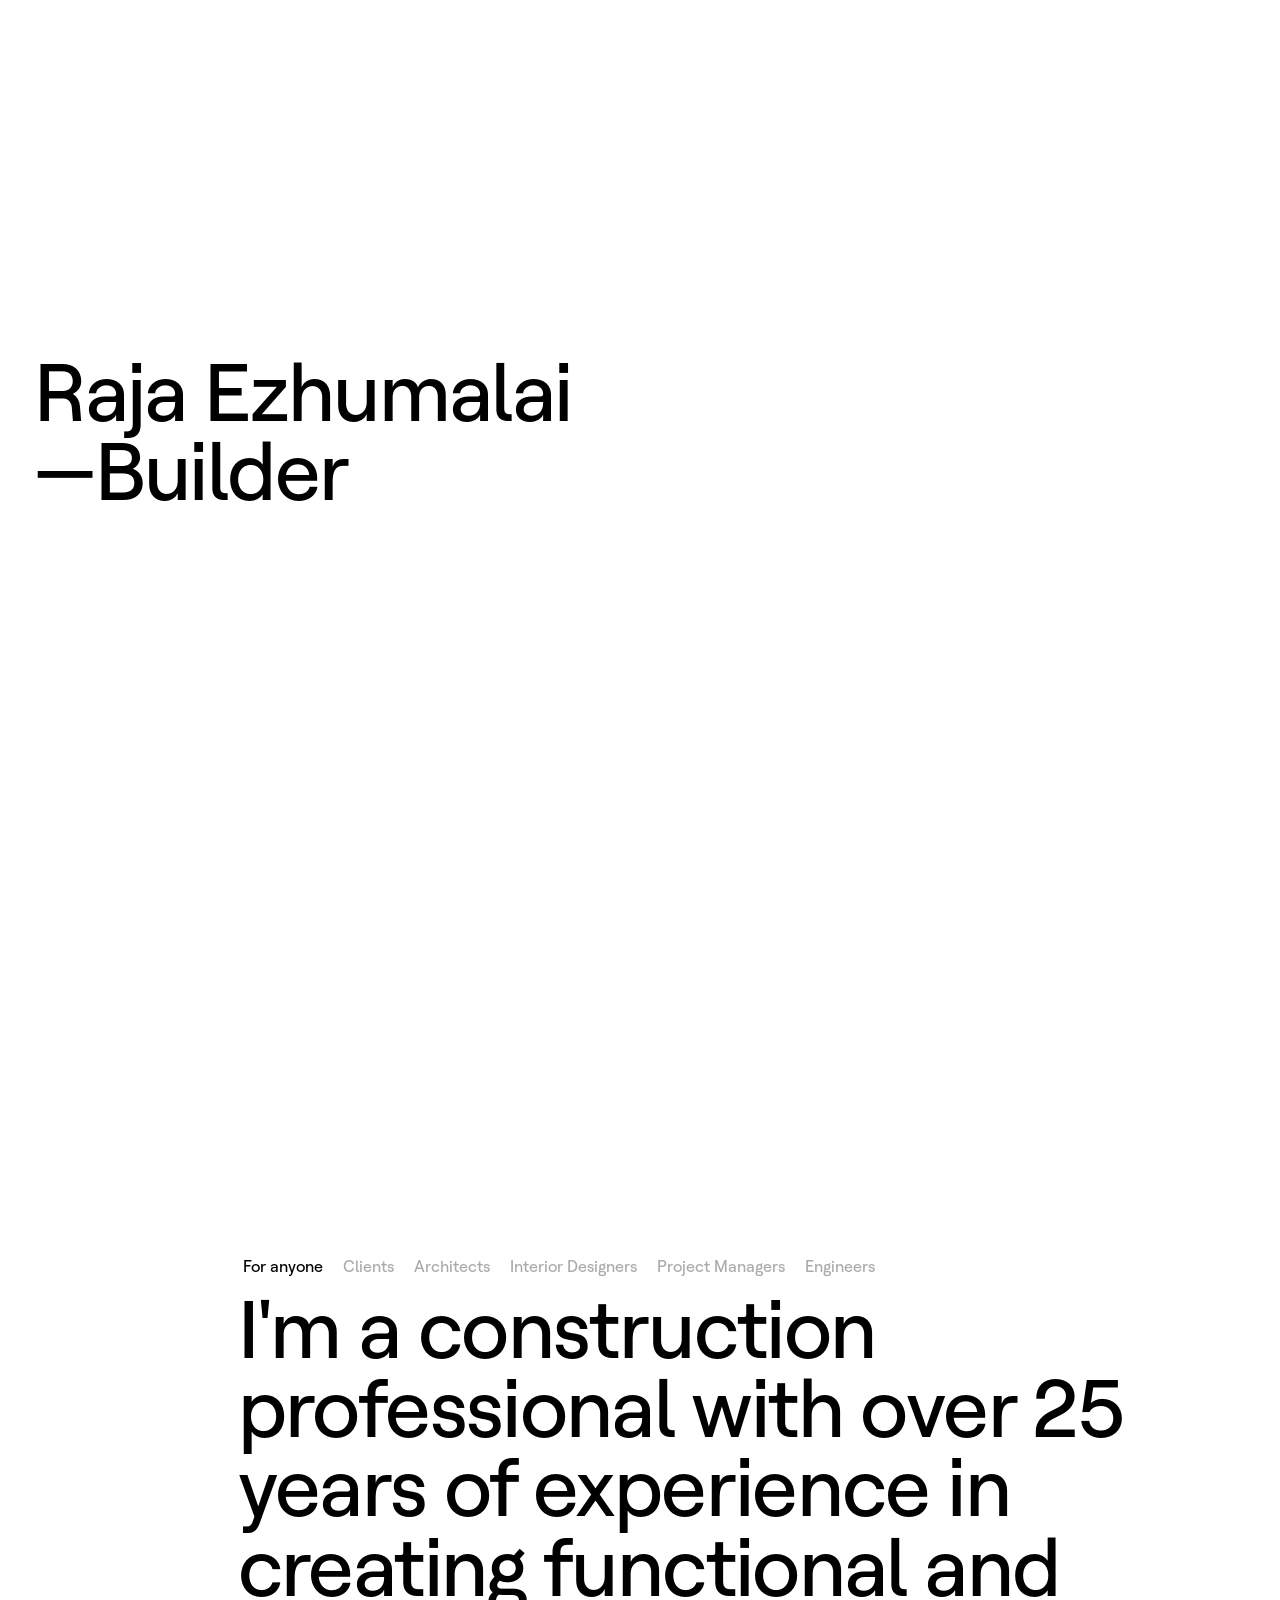
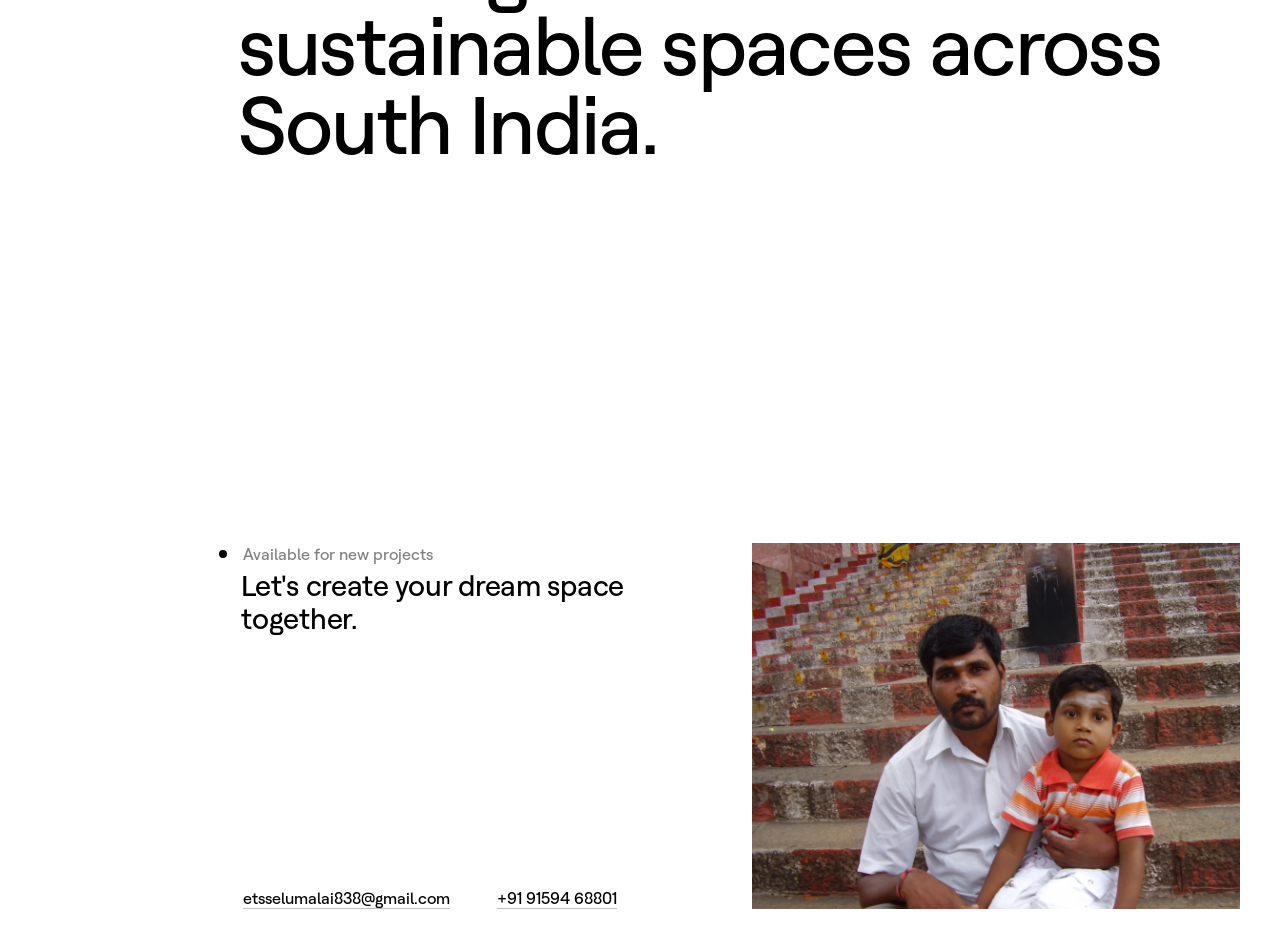
==== commit 834c9f46: "baretTemplate: Cleanup-V1" ====
--- a/index.html
+++ b/index.html
@@ -134,330 +134,24 @@
     </section>
 
     <section class="section work">
-      <div class="content">
-        <div class="hero-image">
-          <figure>
-            <div class="image"></div>
-            <div class="image-overlay-01 "></div>
-            <div class="image-overlay-02"></div>
-          </figure>
-        </div>
-      </div>
+      <div class="content"></div>
     </section>
 
     <section class="section values">
-      <div class="content">
-        <div class="title">
-          <h1>Innovative</h1>
-          <h1>Reliable</h1>
-          <h1>Quality</h1>
-          <h1>Client-focused</h1>
-        </div>
-        <div class="description">
-          <p>These core values guide every project I undertake at ETSS Constructions. My approach combines proven construction methods with current building technologies to create lasting structures. Each project receives personal attention, from initial planning through completion, with a focus on quality materials and skilled craftsmanship. I believe in clear communication with clients and maintaining transparency throughout the construction process. Whether working on residential homes, commercial spaces, or specialized structures, my commitment is to deliver projects that meet both functional requirements and quality standards.</p>
-        </div>
-      </div>
+      <div class="content"></div>
     </section>
 
     <section class="section background">
-      <div class="content">
-
-        <div class="description">
-          <p>Starting my career in Mathur village, Kalapet, Puducherry, I built my expertise through hands-on experience in construction and project management. My journey began as a site supervisor, where I learned the fundamentals of construction and project execution. Over 25 years, I've developed comprehensive skills in construction management, structural implementation, and interior design. Working with international clients in Auroville has enhanced my understanding of diverse construction techniques and quality standards. Through ETSS Constructions, I provide complete construction solutions including design planning, material procurement, and project execution. Our team specializes in both residential and commercial projects, with particular expertise in sustainable construction practices and traditional building methods.</p>
-        </div>
-
-        <div class="item">
-          <div class="logo">
-            <div class="content">
-              <svg class="icon" xmlns="http://www.w3.org/2000/svg" version="1.1" viewBox="-5.0 -10.0 110.0 135.0" width="64" height="64">
-                <path d="m42 49.539v46.789c0 0.32031 0.25781 0.58203 0.57812 0.58203h19.602v-49.332h-18.18c-1.0898 0-1.9766 0.87109-2 1.9609zm4.2305 3.3711c0.003906-0.75391 0.61719-1.3594 1.3711-1.3594h9c0.36719-0.011719 0.72266 0.125 0.98438 0.38281 0.26562 0.25781 0.41406 0.60938 0.41406 0.97656v1.7109c0 0.37109-0.14062 0.73047-0.41016 0.99219-0.26562 0.26172-0.62891 0.40234-1 0.38672h-9c-0.75391 0-1.3633-0.60547-1.3711-1.3594zm0 6.9102c0.003906-0.75391 0.61719-1.3594 1.3711-1.3594h9c0.36719-0.011719 0.72266 0.125 0.98438 0.38281 0.26562 0.25781 0.41406 0.60938 0.41406 0.97656v1.7109c0 0.35938-0.14453 0.70703-0.39844 0.96094-0.25391 0.25391-0.60156 0.39844-0.96094 0.39844h-9c-0.75391 0-1.3633-0.60938-1.3711-1.3594zm0 6.9102c0.003906-0.75391 0.61719-1.3594 1.3711-1.3594h9c0.36719-0.011719 0.72266 0.125 0.98438 0.38281 0.26562 0.25781 0.41406 0.60938 0.41406 0.97656v1.7109c0 0.35938-0.14453 0.70703-0.39844 0.96094-0.25391 0.25391-0.60156 0.39844-0.96094 0.39844h-9c-0.75391 0-1.3633-0.60938-1.3711-1.3594zm0 6.9102c0.003906-0.75391 0.61719-1.3594 1.3711-1.3594h9c0.36719-0.011719 0.72266 0.125 0.98438 0.38281 0.26562 0.25781 0.41406 0.60938 0.41406 0.97656v1.7109c0 0.35938-0.14453 0.70313-0.39844 0.96094-0.25391 0.25391-0.60156 0.39844-0.96094 0.39844h-9c-0.75391 0-1.3633-0.60938-1.3711-1.3594zm0 6.9102c0.003906-0.75391 0.61719-1.3594 1.3711-1.3594h9c0.36719-0.011718 0.72266 0.125 0.98438 0.38281 0.26562 0.25781 0.41406 0.60938 0.41406 0.97656v1.7109c0 0.35938-0.14453 0.70312-0.39844 0.96094-0.25391 0.25391-0.60156 0.39844-0.96094 0.39844h-9c-0.75391 0-1.3633-0.60938-1.3711-1.3594zm-17.34 4.9297c-0.25391-0.33984-0.65625-0.53516-1.082-0.53125h-0.53906v-70.711h0.49219c0.75-0.003907 1.3594-0.61719 1.3594-1.3672v-8.1523c0-0.36328-0.14062-0.71094-0.39453-0.96875-0.25781-0.25391-0.60547-0.39844-0.96484-0.39844h-15.152c-0.75781 0-1.3711 0.61328-1.3711 1.3672v8.1523c0.007813 0.75391 0.61719 1.3633 1.3711 1.3672h0.48828l0.003906 70.711h-0.55078c-0.42578 0-0.82422 0.19531-1.082 0.53125l-2.7695 3.6094c-0.14062 0.17578-0.16406 0.41797-0.0625 0.62109 0.10156 0.19922 0.30859 0.32422 0.53516 0.32031h22c0.22266 0 0.42578-0.125 0.52344-0.32812 0.097657-0.19922 0.074219-0.4375-0.066406-0.61328zm-4.4492-71.242-4.2617 4.2383-4.25-4.2383zm-7.3398 57.75 3.0781-3.0703 3.0781 3.0703zm6.1602 2.3516-3.0781 3.0703-3.082-3.0703zm-6.1602-11.789h6.1602l-3.0781 3.0703zm0-2.3398 3.0781-3.0703 3.0781 3.0703zm0-9.4414h6.1602l-3.0781 3.0703zm0-2.3516 3.0781-3.0703 3.0781 3.0703zm0-9.4414h6.1602l-3.082 3.1133zm0-2.3516 3.0781-3.0586 3.0781 3.0586zm0-9.4414h6.1602l-3.0781 3.0703zm0-2.3398 3.0781-3.0703 3.0781 3.0703zm-1.6602-7.7539 3.0898 3-3.0898 3.0703zm0 11.789 3.0898 3.0703-3.0898 3.0391zm0 11.789 3.0898 3.0703-3.0898 3.0703zm0 11.781 3.0898 3.0781-3.0898 3.0703zm0 11.789 3.0898 3.0703-3.0898 3.0781zm0 11.789 3.0898 3.0625-3.0898 3zm0.48828 9 4.25-4.2383 4.2617 4.2383zm9-2.8203-3.0898-3.1172 3.0781-3.0703zm0-11.781-3.0781-3.0781 3.0781-3.0703zm0-11.789-3.0898-3.1484 3.0781-3.0781zm0-11.789-3.0781-3.0703 3.0781-3.0703zm0-11.781-3.0781-3.0781 3.0781-3.0703zm0-11.789-3.0898-3.1875 3.082-3zm-16-12-4.2891 0.003906c-0.41406 0-0.80859-0.16797-1.1016-0.45703-0.28906-0.29297-0.45312-0.69141-0.44922-1.1055v-1.6992c-0.023438-0.42578 0.12891-0.84375 0.42188-1.1523s0.70312-0.48047 1.1289-0.47656h4.2578zm53.762-3.2617v1.7031c0 0.85938-0.69531 1.5547-1.5508 1.5625h-29.672v-4.8906h29.641c0.85547 0 1.5508 0.69141 1.5508 1.5508zm-36.59-7.0156h-11.832v-3.4609c0-0.36328 0.14453-0.71094 0.40234-0.96484s0.60547-0.39844 0.96875-0.39453h9.0898c0.75391 0 1.3633 0.60938 1.3711 1.3594zm28.34 12.551v13.539h4c0.26562 0 0.51953 0.10547 0.70703 0.29297s0.29297 0.44141 0.29297 0.70703v5.3203c0 0.26563-0.10547 0.51953-0.29297 0.70703s-0.44141 0.29297-0.70703 0.29297h-10.383c-0.55078 0-1-0.44922-1-1v-5.3203c0-0.55078 0.44922-1 1-1h4v-13.539zm40.559 13.82h-28.512c-1.082 0-1.9727 0.86328-2 1.9492v60.68h4.1289l0.003906-14.91c0.003906-1.4023 1.1367-2.5352 2.5391-2.5391h19c0.6875-0.019532 1.3555 0.23828 1.8477 0.71484 0.49609 0.48047 0.77734 1.1367 0.78125 1.8242v14.91h3.5391c0.32031 0 0.58203-0.26172 0.58203-0.58203v-60.098c-0.023437-1.0508-0.85938-1.9023-1.9102-1.9492zm-17.262 38.379c-0.019531 0.74219-0.625 1.3359-1.3672 1.3398h-4.5703c-0.75391-0.003906-1.3672-0.61719-1.3711-1.3711v-4.5391c0.003906-0.75391 0.61719-1.3633 1.3711-1.3711h4.5703c0.75391 0.007812 1.3633 0.61719 1.3672 1.3711zm0-13.219c-0.003906 0.75391-0.61328 1.3633-1.3672 1.3672h-4.5703c-0.75391-0.003906-1.3672-0.61328-1.3711-1.3672v-4.5703c0.003906-0.75391 0.61719-1.3672 1.3711-1.3711h4.5703c0.75391 0.003906 1.3633 0.61719 1.3672 1.3711zm0-13.219v-0.003906c-0.003906 0.75391-0.61719 1.3594-1.3711 1.3594h-4.5508c-0.75391 0-1.3633-0.60547-1.3672-1.3594v-4.5703c0-0.75391 0.61328-1.3672 1.3672-1.3672h4.5703c0.75 0.015625 1.3477 0.625 1.3516 1.3711zm-19.801 35.617h8.3516v15.07h-8.5508v-14.91c0.015625-0.097656 0.10156-0.16797 0.19922-0.16016zm19.25 0.16016v14.91h-8.5508v-15.07h8.3516c0.097656-0.007813 0.18359 0.0625 0.19922 0.16016zm1-50.102h-21.449v-4.8984c0-1.1055 0.89453-2 2-2h17.469c0.53125 0 1.0391 0.21094 1.4141 0.58594s0.58594 0.88281 0.58594 1.4141z"/>
-              </svg>
-            </div>
-          </div>
-          <h2 class="company">ETSS Constructions</h2>
-          <h1 class="role">Founder & Master Builder</h1>
-          <p class="metadata">
-            <span class="time">Now</span>
-            <span class="location">Puducherry</span>
-          </p>
-          <p class="description">A forward-thinking construction firm dedicated to transforming clients' visions into reality through innovative solutions and unwavering support.</p>
-        </div>
-
-        <div class="item">
-          <div class="logo">
-            <div class="content">
-              <svg class="icon" xmlns="http://www.w3.org/2000/svg" version="1.1" viewBox="-5.0 -10.0 110.0 135.0" width="64" height="64">
-                <path d="m43.727 75.477-15.898 10.77h6.1914l11.383-10.645zm-40.602-2.1133h12.168l26.527 1.9727-16.105 10.91h-22.59zm53.148 2.1133-1.6758 0.125 11.383 10.645h6.1914zm-3.1484 0.37109 11.121 10.398h-28.492l11.27-10.535zm21.16 10.398-16.105-10.91 26.527-1.9727h12.168v12.883zm-58.441-24.324h2.0117 0.015625 0.003906c0.10547 0.003906 0.20312 0.03125 0.28516 0.082031 0.085938 0.050782 0.15625 0.12109 0.20703 0.20703l0.003906 0.003906c0.003906 0.007812 0.007812 0.015625 0.011718 0.023437l2.543 4.7344 6.1211-5.4648c0.10938-0.097656 0.25-0.14844 0.39453-0.14844h15.391c0.26172 0 0.49219 0.17188 0.56641 0.42188l3.8398 12.746 5.4844 0.125 3.8789-12.871c0.074219-0.25 0.30469-0.42188 0.56641-0.42188h15.391c0.14453 0 0.28516 0.050781 0.39453 0.14844l6.1211 5.4648 2.543-4.7344c0.003906-0.007812 0.007812-0.015625 0.011718-0.023437l0.003906-0.003906c0.050782-0.085938 0.12109-0.15625 0.20703-0.20703 0.082031-0.050781 0.17969-0.078125 0.28516-0.082031h0.007812 0.011719 2.0117c1.3164-3.75 2.0352-7.7812 2.0352-11.977 0-19.973-16.219-36.191-36.191-36.191s-36.191 16.219-36.191 36.191c0 4.1953 0.71875 8.2266 2.0352 11.977zm5.3164 6.4297 6.5078-5.8086h14.723l3.5859 11.914-29.223-2.1758 4.3906-3.918c0.007813-0.003906 0.011719-0.007812 0.015625-0.011719zm57.695 0.011719 4.3906 3.918-29.223 2.1758 3.5859-11.914h14.723l6.5078 5.8086c0.003906 0.003907 0.011718 0.007813 0.015625 0.011719zm5.7305-5.2539h-0.023438-1.0273l8.7109 9.0664h4.6289v-5.6055l-5.0664-3.4609zm-4.6016 4.6719 4.9258 4.3945h5.6875s-8.3203-8.6602-8.3203-8.6602zm-59.969 0-2.293-4.2656s-8.3203 8.6602-8.3203 8.6602h5.6875zm-4.5781-4.6719h-0.023438-7.2227l-5.0664 3.4609v5.6055h4.6289l8.7109-9.0664zm46.727-41.414c5.3672 2.3555 9.9219 6.2305 13.125 11.07 0.17969 0.27344 0.54688 0.34766 0.82031 0.16797 0.27344-0.17969 0.35156-0.55078 0.16797-0.82031-3.3242-5.0352-8.0586-9.0547-13.637-11.508-0.29688-0.12891-0.64844 0.007812-0.78125 0.30469-0.13281 0.30078 0.003906 0.65234 0.30469 0.78516zm-6.918-2.0938c1.0859 0.19141 2.1484 0.4375 3.1875 0.73828 0.31641 0.089844 0.64453-0.089844 0.73438-0.40234 0.09375-0.31641-0.089844-0.64453-0.40234-0.73828-1.082-0.3125-2.1875-0.57031-3.3125-0.76562-0.32422-0.054688-0.63281 0.16016-0.6875 0.48047-0.054687 0.32422 0.16016 0.63281 0.48047 0.6875z"/>
-              </svg>
-            </div>
-          </div>
-          <h2 class="company">Auroville Projects</h2>
-          <h1 class="role">Construction Specialist</h1>
-          <p class="metadata">
-            <span class="time">1995–2020</span>
-            <span class="location">Auroville, Puducherry</span>
-          </p>
-          <p class="description">Led and executed construction projects for international residents of Auroville, specializing in eco-friendly construction methods and blending traditional construction elements with contemporary design. Managed complex projects from concept to completion, incorporating sustainable materials and innovative building techniques while respecting Auroville's unique construction heritage and environmental values.</p>
-        </div>
-
-        <div class="item">
-          <div class="logo">
-            <div class="content">
-              <svg class="icon" xmlns="http://www.w3.org/2000/svg" width="64" height="64" viewBox="0 0 256 320">
-                <path d="M152.7,144.637a6.665,6.665,0,0,0,1.665-3.04,20.545,20.545,0,0,0,.645-5.769,18.819,18.819,0,0,0-.645-5.607,7.211,7.211,0,0,0-1.8-3.051,6.053,6.053,0,0,0-2.943-1.482,28.866,28.866,0,0,0-5.221-.3h-2.857v20.861h4.748a17.29,17.29,0,0,0,3.846-.3A5.868,5.868,0,0,0,152.7,144.637Z"/>
-                <polygon points="115.557 127.406 111.303 139.094 119.897 139.094 115.557 127.406"/>
-                <path d="M184,168a8.009,8.009,0,0,0,8-8V112a8.009,8.009,0,0,0-8-8H48a8.009,8.009,0,0,0-8,8v48a8.009,8.009,0,0,0,8,8Zm-48.823-47.941H146.8a22.725,22.725,0,0,1,5.994.6,10.545,10.545,0,0,1,4.748,2.9,13.765,13.765,0,0,1,3.008,5.1,23.247,23.247,0,0,1,1.031,7.444,20.7,20.7,0,0,1-.967,6.7,13.888,13.888,0,0,1-3.373,5.564,11.183,11.183,0,0,1-4.469,2.514,19.231,19.231,0,0,1-5.629.666H135.177Zm-22.907,0h6.725l12.611,31.5h-6.918l-2.75-7.154h-12.59l-2.6,7.154H100Zm-38.119,3.813a13.923,13.923,0,0,1,10.678-4.351,13.1,13.1,0,0,1,9.389,3.416,12.429,12.429,0,0,1,3.223,5.8l-6.295,1.5a6.506,6.506,0,0,0-6.639-5.285,7.166,7.166,0,0,0-5.683,2.514q-2.181,2.514-2.181,8.143,0,5.974,2.148,8.508a6.975,6.975,0,0,0,5.586,2.535,6.371,6.371,0,0,0,4.361-1.611,9.361,9.361,0,0,0,2.621-5.07l6.166,1.955a13.833,13.833,0,0,1-4.716,7.659,13.45,13.45,0,0,1-8.368,2.5,13.547,13.547,0,0,1-10.312-4.286q-4.039-4.286-4.039-11.72Q70.091,128.223,74.151,123.872Z"/>
-                <path d="M200,8H64A16.018,16.018,0,0,0,48,24V96h8V24a8.009,8.009,0,0,1,8-8H200a8.009,8.009,0,0,1,8,8V191.029a8.112,8.112,0,0,1-.065.971H172a12.013,12.013,0,0,0-12,12v35.935a8.1,8.1,0,0,1-.971.065H64a8.009,8.009,0,0,1-8-8V176H48v56a16.018,16.018,0,0,0,16,16h95.029a15.9,15.9,0,0,0,11.314-4.687l40.97-40.97A15.9,15.9,0,0,0,216,191.029V24A16.018,16.018,0,0,0,200,8Z"/>
-              </svg>
-            </div>
-          </div>
-          <h2 class="company">Free Lance</h2>
-          <h1 class="role">Planner & Designer</h1>
-          <p class="metadata">
-            <span class="time">2018–2020</span>
-            <span class="location">Bangalore</span>
-          </p>
-          <p class="description">I've worked with various clients, including architects, interior designers, and homeowners, providing design services for residential and commercial projects.
-          Proficient in professional CAD design, offering comprehensive 2D drafting, basic 3D modeling, and detailed floor planning services.
-          </p>
-        </div>
-
-        <div class="item">
-          <div class="logo">
-            <div class="content">
-              <svg class="icon" xmlns="http://www.w3.org/2000/svg" width="64" height="64" viewBox="0 0 64 64">
-                <path d="M32 8L12 20v32h40V20L32 8zm0 4l16 9v3H16v-3l16-9zm-14 28V26h4v14h-4zm8 0V26h4v14h-4zm8 0V26h4v14h-4zm8 0V26h4v14h-4zm9 8H13v-6h38v6z"/>
-              </svg>
-            </div>
-          </div>
-          <h2 class="company">Early Career</h2>
-          <h1 class="role">Project Manager</h1>
-          <p class="metadata">
-            <span class="time">1990–1995</span>
-            <span class="location">Puducherry</span>
-          </p>
-          <p class="description">Managed urban construction projects, gaining experience in modern construction approaches and technologies used in metropolitan developments.</p>
-        </div>
-
-      </div>
-    </section>
+      <div class="content"></div>
+    </section>
+
 
     <section class="section references">
-      <div class="content">
-
-        <div class="item">
-          <h2 class="quote"><span class="opening-quote-mark">"</span>Raja's attention to structural detail and deep understanding of traditional building techniques made our heritage renovation project a remarkable success."</h2>
-          <p>
-            <span class="person"><a href="https://www.linkedin.com/in/paul-pinthon-77a92492/" target="_blank">Paul Pintho</a></span>
-            <span class="role">Founder/CEO at Maroma </span>
-          </p>
-        </div>
-
-        <div class="item">
-          <h2 class="quote"><span class="opening-quote-mark">"</span>Raja's expertise in natural building and mud construction brought our eco-friendly home vision to life. The result was exactly what we wanted for Auroville."</h2>
-          <p>
-            <span class="person"><a href="#" target="_blank">Mud house</a></span>
-            <span class="role">Aurovillian client</span>
-          </p>
-        </div>
-
-        <div class="item">
-          <h2 class="quote"><span class="opening-quote-mark">"</span>Raja brings a perfect blend of traditional wisdom and modern construction practices. His work on our eco-friendly housing project exceeded expectations."</h2>
-          <p>
-            <span class="person"><a href="#" target="_blank">Name Here</a></span>
-            <span class="role">Sustainable Building Consultant</span>
-          </p>
-        </div>
-
-        <div class="item">
-          <h2 class="quote"><span class="opening-quote-mark">"</span>His expertise in both contemporary and traditional construction methods made our complex design implementation possible. A true master of his craft."</h2>
-          <p>
-            <span class="person"><a href="#" target="_blank">Name Here</a></span>
-            <span class="role">Interior Designer</span>
-          </p>
-        </div>
-
-        <div class="item">
-          <h2 class="quote"><span class="opening-quote-mark">"</span>Raja's commitment to quality and attention to detail is remarkable. From foundation to finishing, every aspect of our project was handled with utmost professionalism."</h2>
-          <p>
-            <span class="person"><a href="#" target="_blank">Name Here</a></span>
-            <span class="role">Commercial Project Owner</span>
-          </p>
-        </div>
-
-        <div class="item">
-          <h2 class="quote"><span class="opening-quote-mark">"</span>The way ETSS Constructions managed our residential project, balancing cost efficiency with quality construction, was impressive. Raja's experience truly shows in his work."</h2>
-          <p>
-            <span class="person"><a href="#" target="_blank">Name Here</a></span>
-            <span class="role">Residential Client</span>
-          </p>
-        </div>
-
-      </div>
+      <div class="content"></div>
     </section>
 
     <section class="section about">
-      <div class="content">
-
-        <div class="biography">
-          <p>As a construction professional with over 25 years of experience, I lead ETSS Constructions in delivering high-quality construction services across South India. Our expertise encompasses residential and commercial construction, specialized interior design, and comprehensive project management. We excel in both traditional and modern construction techniques, offering services from foundation work to finishing touches. Our team provides complete solutions including structural design, carpentry, plumbing, electrical work, and material estimation. Based in Puducherry, we serve clients throughout the region including Chennai, Villupuram, and Cuddalore. Our experience with international projects in Auroville has equipped us with diverse construction methodologies that we apply to meet varied client requirements.</p>
-        </div>
-
-        <div class="awards">
-
-          <h2>Technical Skills</h2>
-
-          <p>
-            <span class="title">Design & Drafting<br></span>
-            <div class="logo" style="margin-bottom: 10px;">
-              <div class="content">
-                <svg class="icon" xmlns="http://www.w3.org/2000/svg" width="48" height="48" viewBox="0 0 64 64">
-                  <path d="M56 8H22c-1.1 0-2 .9-2 2v2h-6c-1.1 0-2 .9-2 2v40c0 1.1.9 2 2 2h40c1.1 0 2-.9 2-2v-6h2c1.1 0 2-.9 2-2V10c0-1.1-.9-2-2-2zM52 50H16V16h6v30c0 1.1.9 2 2 2h28v2zm2-8H26V12h28v30zm-14-24h8v2h-8v-2zm0 6h8v2h-8v-2zm0 6h8v2h-8v-2zm-14 0h8v14h-8V30zm0-12h8v8h-8v-8z"/>
-                </svg>
-              </div>
-            </div>
-            <span class="description">AutoCAD 2D & 3D<br></span>
-            <span class="description">ArchiCAD<br></span>
-            <span class="description">SketchUp<br></span>
-            <span class="description">Hand Sketching<br></span>
-          </p>
-
-          <p>
-            <span class="title">Project Planning<br></span>
-            <div class="logo" style="margin-bottom: 10px;">
-              <div class="content">
-                <svg class="icon" xmlns="http://www.w3.org/2000/svg" width="48" height="48" viewBox="0 0 64 64">
-                  <path d="M8 18h48v2H8zm8 8h40v2H16zm8 8h24v2H24zm-8 8h40v2H16zm8 8h24v2H24zm26-40h6v6h-6v-6zm-10 0h6v6h-6v-6zm-10 0h6v6h-6v-6zm-10 0h6v6h-6v-6zm-10 0h6v6h-6v-6z"/>
-                </svg>
-              </div>
-            </div>
-            <span class="description">Material Estimation<br></span>
-            <span class="description">Cost Analysis<br></span>
-            <span class="description">Project Scheduling<br></span>
-            <span class="description">Resource Management<br></span>
-          </p>
-
-          <p>
-            <span class="title">Construction<br></span>
-            <div class="logo" style="margin-bottom: 10px;">
-              <div class="content">
-                <svg class="icon" xmlns="http://www.w3.org/2000/svg" width="48" height="48" viewBox="0 0 64 64">
-                  <path d="M32 8L8 20v6h6v28h36V26h6v-6L32 8zm0 4.9L44.5 20H19.5L32 12.9zM44 48H20V26h4v14h4V26h4v14h4V26h4v14h4V26h4v22zm-2-28H22v-2h20v2z"/>
-                </svg>
-              </div>
-            </div>
-            <span class="description">Structural Design<br></span>
-            <span class="description">Load Balancing<br></span>
-            <span class="description">Traditional & Modern Roofing Techniques<br></span>
-            <span class="description">Swimming Pool Construction<br></span>
-          </p>
-
-          <p>
-            <span class="title">Interior Design<br></span>
-            <div class="logo" style="margin-bottom: 10px;">
-              <div class="content">
-                <svg class="icon" xmlns="http://www.w3.org/2000/svg" width="48" height="48" viewBox="0 0 64 64">
-                  <path d="M54 8H10c-1.1 0-2 .9-2 2v44c0 1.1.9 2 2 2h44c1.1 0 2-.9 2-2V10c0-1.1-.9-2-2-2zm-2 44H12V12h40v40zM38 40H26v6h12v-6zm0-28H26v6h12v-6zm-22 6h6v-6h-6v6zm0 22h6v-6h-6v6zm28 0h6v-6h-6v6zm0-22h6v-6h-6v6zm-14 11c0-3.3 2.7-6 6-6s6 2.7 6 6-2.7 6-6 6zm0 10c-2.2 0-4-1.8-4-4s1.8-4 4-4 4 1.8 4 4-1.8 4-4 4zM12 32h4v14h-4zm36 0h4v14h-4z"/>
-                </svg>
-              </div>
-            </div>
-            <span class="description">Space Planning<br></span>
-            <span class="description">Material Selection<br></span>
-            <span class="description">Lighting Design<br></span>
-            <span class="description">Custom Furniture Design<br></span>
-          </p>
-
-          <p>
-            <span class="title">Management<br></span>
-            <div class="logo" style="margin-bottom: 10px;">
-              <div class="content">
-                <svg class="icon" xmlns="http://www.w3.org/2000/svg" width="48" height="48" viewBox="0 0 64 64">
-                  <path d="M20 46h24v2H20zm0-8h24v2H20zm0-8h24v2H20zm12-22c-3.3 0-6 2.7-6 6s2.7 6 6 6 6-2.7 6-6-2.7-6-6-6zm0 10c-2.2 0-4-1.8-4-4s1.8-4 4-4 4 1.8 4 4-1.8 4-4 4zM12 32h4v14h-4zm36 0h4v14h-4z"/>
-                </svg>
-              </div>
-            </div>
-            <span class="description">Team Coordination<br></span>
-            <span class="description">Client Communication<br></span>
-            <span class="description">Vendor Management<br></span>
-            <span class="description">Quality Control<br></span>
-          </p>
-
-          <p>
-            <span class="title">Specializations<br></span>
-            <div class="logo" style="margin-bottom: 10px;">
-              <div class="content">
-                <svg class="icon" xmlns="http://www.w3.org/2000/svg" width="48" height="48" viewBox="0 0 64 64">
-                  <path d="M56 40c0-1.1-.9-2-2-2h-8v-4h6c1.1 0 2-.9 2-2V16c0-1.1-.9-2-2-2H36c-1.1 0-2 .9-2 2v16c0 1.1.9 2 2 2h6v4h-20v-4h6c1.1 0 2-.9 2-2V16c0-1.1-.9-2-2-2H12c-1.1 0-2 .9-2 2v16c0 1.1.9 2 2 2h6v4H10c-1.1 0-2 .9-2 2v8c0 1.1.9 2 2 2h8c1.1 0 2-.9 2-2v-8c0-1.1-.9-2-2-2h-2v-4h20v4h-2c-1.1 0-2 .9-2 2v8c0 1.1.9 2 2 2h8c1.1 0 2-.9 2-2v-8c0-1.1-.9-2-2-2h-2v-4h20v4h-2c-1.1 0-2 .9-2 2v8c0 1.1.9 2 2 2h8c1.1 0 2-.9 2-2v-8zM18 48h-8v-8h8v8zm22 0h-8v-8h8v8zm14 0h-8v-8h8v8zm-36-18V16h16v14H18zm24 0V16h16v14H42z"/>
-                </svg>
-              </div>
-            </div>
-            <span class="description">Sustainable Construction<br></span>
-            <span class="description">Traditional Construction<br></span>
-            <span class="description">Modern Building Technologies<br></span>
-            <span class="description">Landscaping & Garden Design<br></span>
-          </p>
-
-        </div>
-
-        <div class="press">
-
-          <h2>Project Types</h2>
-
-          <p>
-            <span class="title">Residential<br></span>
-            <span class="description">Custom Homes<br></span>
-            <span class="description">Villas<br></span>
-            <span class="description">Apartments<br></span>
-            <span class="description">Renovations<br></span>
-          </p>
-
-          <p>
-            <span class="title">Commercial<br></span>
-            <span class="description">Retail Spaces<br></span>
-            <span class="description">Offices<br></span>
-            <span class="description">Restaurants<br></span>
-            <span class="description">Hotels & Resorts<br></span>
-          </p>
-
-          <p>
-            <span class="title">Institutional<br></span>
-            <span class="description">Educational Facilities<br></span>
-            <span class="description">Community Centers<br></span>
-            <span class="description">Religious Structures<br></span>
-            <span class="description">Healthcare Facilities<br></span>
-          </p>
-
-          <p>
-            <span class="title">Recreational<br></span>
-            <span class="description">Swimming Pools<br></span>
-            <span class="description">Garden & Landscape Design<br></span>
-            <span class="description">Outdoor Spaces<br></span>
-            <span class="description">Entertainment Areas<br></span>
-          </p>
-
-          <p>
-            <span class="title">Interior<br></span>
-            <span class="description">Complete Home Interiors<br></span>
-            <span class="description">Kitchen & Bath Design<br></span>
-            <span class="description">Custom Carpentry<br></span>
-            <span class="description">Decorative Elements<br></span>
-          </p>
-
-        </div>
-
-        <div class="colophon">
-          <h2>Service Areas</h2>
-          <p>
-            <span class="description">Puducherry<br></span>
-            <span class="description">Chennai<br></span>
-            <span class="description">Villupuram<br></span>
-            <span class="description">Cuddalore<br></span>
-            <span class="description">Auroville<br></span>
-            <span class="copyright">© <span class="year">2023</span> ETSS Constructions</span>
-          </p>
-        </div>
-
-      </div>
+      <div class="content"></div>
     </section>
 
     <section class="section contact">
--- a/styles/about.css
+++ b/styles/about.css
@@ -53,9 +53,11 @@
   body.is--loading .section.cover {
     display: grid;
   }
+  /* TODO: Change appropriately — re-enable when .section.work has inner content.
+     Hides the hero-image during the cover intro animation to prevent flash.
   body.is--loading .section.work .hero-image figure {
     visibility: hidden;
-  }
+  } */
   body.cover--is--visible .app-main {
     transform: translateY(115vh);
   }
@@ -605,191 +607,29 @@
   }
   
   
-  /* Section work
-  ----------------------------------------------------------------------------- */
-  
-  .section.work {
-    padding: 0;
-    display: flex;
-  }
-  .section.work > .content {
-    padding: 50vh 0 20px 0;
-  }
-  .section.work .hero-image figure {
-    position: relative;
-  
-    -webkit-mask-image: url("/assets/app/black.svg");
-    -webkit-mask-size: contain;
-    -webkit-mask-position: center;
-    -webkit-mask-repeat: no-repeat;
-  
-    mask-image: url("/assets/app/black.svg");
-    mask-size: contain;
-    mask-position: center;
-    mask-repeat: no-repeat;
-  }
-  .section.work .hero-image .image {
-    width: 100vw;
-    padding-bottom: 205.556%;
-  
-    background-image: url("/assets/app/layer.webp");
-    background-size: contain;
-    background-position: center;
-    background-repeat: no-repeat;
-  }
-  @media all and (min-width: 1000px) {
-    .section.work .hero-image .image {
-      background-image: url("/assets/app/layer.webp");
-    }
-  }
-  @media all and (min-width: 2000px) {
-    .section.work .hero-image .image {
-      background-image: url("/assets/app/layer.webp");
-    }
-  }
-  .section.work .hero-image .image-overlay-01,
-  .section.work .hero-image .image-overlay-02 {
-    position: absolute;
-    top: 0;
-    left: 0;
-    width: 100%;
-    height: 100%;
-  }
-  
-  
-  /* Section values
-  ----------------------------------------------------------------------------- */
-  
-  .section.values > .content {
-    padding: 220px 0 20px 0;
-    display: grid;
-    grid-template-columns: var(--grid--app-columns-2);
-    gap: var(--grid--app-gutter);
-  }
-  .section.values .title {
-    padding-bottom: 80px;
-    grid-column: 1 / -1;
-  }
-  .section.values .description {
-    grid-column: 2 / -1;
-  }
-  
-  
-  /* Section background
-  ----------------------------------------------------------------------------- */
-  
-  .section.background > .content {
-    padding: 220px 0 20px 0;
-    display: grid;
-    grid-template-columns: var(--grid--app-columns-2);
-    gap: var(--grid--app-gutter);
-  }
-  .section.background .item {
-    padding-top: 80px;
-    grid-column: 1 / -1;
-    display: grid;
-    grid-template-columns: var(--grid--app-columns-2);
-    column-gap: var(--grid--app-gutter);
-  }
-  .section.background .item .logo {
-    grid-column: 1 / -1;
-    width: 96px;
-    height: 96px;
-    border-radius: 48px;
-    margin-left: -8px;
-    margin-bottom: 32px;
-    display: flex;
-    justify-content: center;
-    background-color: var(--color--foreground--5);
-  }
-  .section.background .item .logo .content {
-    display: flex;
-    align-items: center;
-  }
-  .section.background .item .logo .content svg path {
-    fill: var(--color--foreground--100);
-  }
-  .section.background .item .company {
-    grid-column: 1 / -1;
-  }
-  .section.background .item .role {
-    grid-column: 1 / -1;
-    padding-top: 0.1em;
-    padding-bottom: 0.1em;
-  }
-  .section.background .item .metadata {
-    grid-column: 1 / -1;
-    padding-top: 10px;
-  }
-  .section.background .item .time {
-    padding-right: 0.3em;
-  }
-  .section.background .item .location {
-  }
-  .section.background .item .description {
-    padding-top: 10px;
-    grid-column: 1 / 2;
-    color: var(--color--foreground--50);
-  }
-  
-  
-  /* Section references
-  ----------------------------------------------------------------------------- */
-  
-  .section.references > .content {
-    padding: 220px 0 20px 0;
-    display: grid;
-    grid-template-columns: var(--grid--app-columns-2);
-    gap: var(--grid--app-gutter);
-  }
-  .section.references .item:nth-child(n+3) {
-    padding-top: 40px;
-  }
-  .section.references .quote {
-    padding-right: 20px;
-  }
-  .section.references .item p {
-    padding-top: 10px;
-  }
-  .section.references .person {
-    padding-right: 0.3em;
-  }
-  .section.references .role {
-    color: var(--color--foreground--50);
-  }
-  .section.references .promo {
-    padding-top: 160px;
-    grid-column: 1 / -1;
-  }
-  
-  
-  /* Section about
-  ----------------------------------------------------------------------------- */
-  
-  .section.about > .content {
-    padding: 220px 0 20px 0;
-    display: grid;
-    grid-template-columns: var(--grid--app-columns-2);
-    gap: var(--grid--app-gutter);
-  }
-  .section.about .biography,
-  .section.about .colophon {
-    grid-column: 2 / -1;
-  }
-  .section.about h2 {
-    padding-top: 40px;
-    padding-bottom: 0.14em;
-  }
-  .section.about p {
-    padding-top: 20px;
-  }
-  .section.about .biography p {
-    padding-top: 0;
-  }
-  .section.about p span.description,
-  .section.about p span.copyright {
-    font-size: 13px;
-  }
+  /* Section work — REMOVED (template cleanup).
+     Add new .section.work styles here when content is ready.
+  ----------------------------------------------------------------------------- */
+  
+  
+  /* Section values — REMOVED (template cleanup).
+     Add new .section.values styles here when content is ready.
+  ----------------------------------------------------------------------------- */
+  
+  
+  /* Section background — REMOVED (template cleanup).
+     Add new .section.background styles here when content is ready.
+  ----------------------------------------------------------------------------- */
+  
+  
+  /* Section references — REMOVED (template cleanup).
+     Add new .section.references styles here when content is ready.
+  ----------------------------------------------------------------------------- */
+  
+  
+  /* Section about — REMOVED (template cleanup).
+     Add new .section.about styles here when content is ready.
+  ----------------------------------------------------------------------------- */
   
   
   /* Section contact
--- a/styles/media-queries.css
+++ b/styles/media-queries.css
@@ -175,29 +175,8 @@
   .section.intro > .content {
     padding: calc(var(--grid--app-xheight) - 11px) 0 40px 0;
   }
-  .section.values > .content,
-  .section.background > .content,
-  .section.background .item,
-  .section.references > .content,
-  .section.about > .content {
-    grid-template-columns: var(--grid--app-columns);
-  }
-  .section.background .description,
-  .section.background .item .description,
-  .section.references .item {
-    grid-column: 1 / 3;
-  }
-  .section.references .item:nth-child(2) {
-    padding-top: 40px;
-  }
-  .section.references .quote {
-    padding-right: 0;
-  }
-  .section.about .awards,
-  .section.about .press,
-  .section.about .colophon {
-    grid-column: 1 / -1;
-  }
+  /* Section-specific 3-col overrides for values, background, references, about
+     REMOVED (template cleanup). Re-add here when content is ready. */
   .section.contact > .content {
     grid-template-columns: var(--grid--app-columns-1);
   }
@@ -231,14 +210,8 @@
   .section.intro > .content {
     padding: calc(var(--grid--app-xheight) - 11px) 0 20px 0;
   }
-  .section.values .description,
-  .section.background .item .description,
-  .section.background .description,
-  .section.references .item,
-  .section.about > .content,
-  .section.about .biography {
-    grid-column: 1 / -1;
-  }
+  /* Section-specific 2-col overrides for values, background, references, about
+     REMOVED (template cleanup). Re-add here when content is ready. */
   .section.contact .text .content {
     max-width: none;
   }
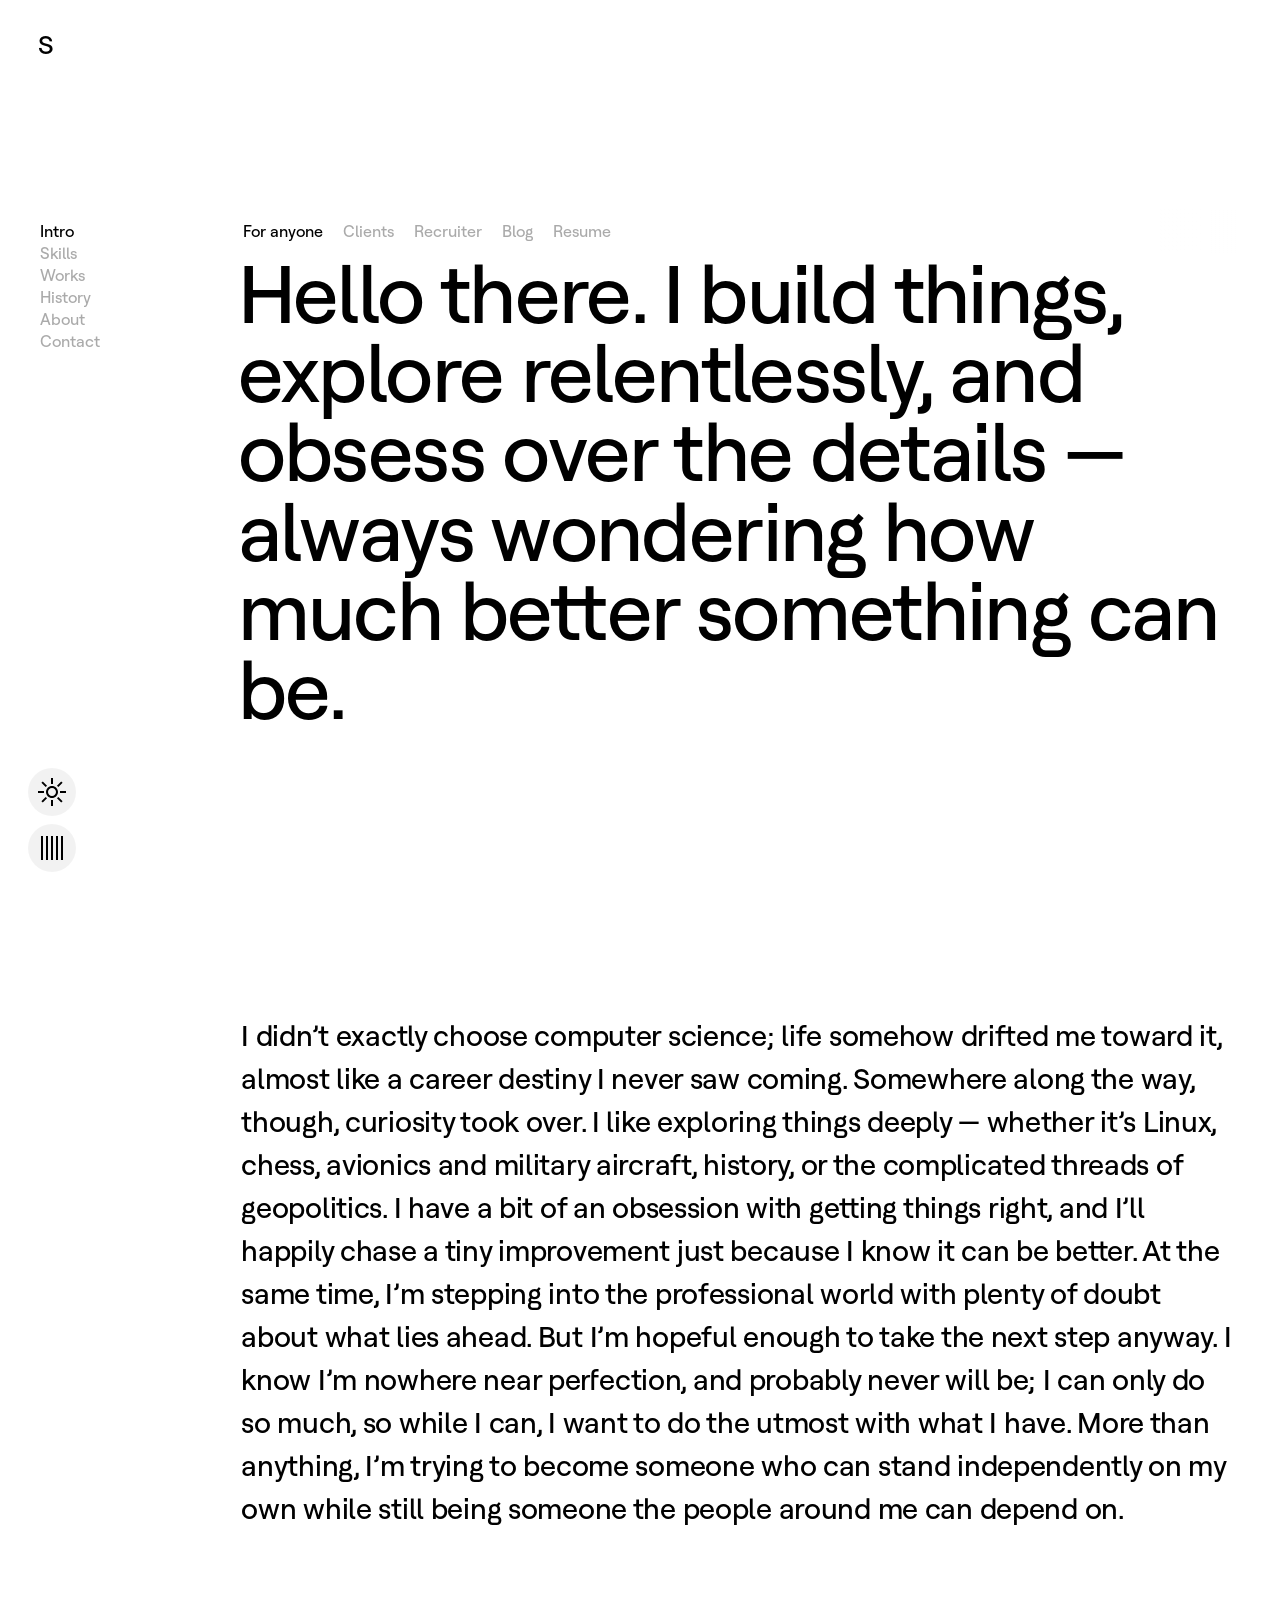
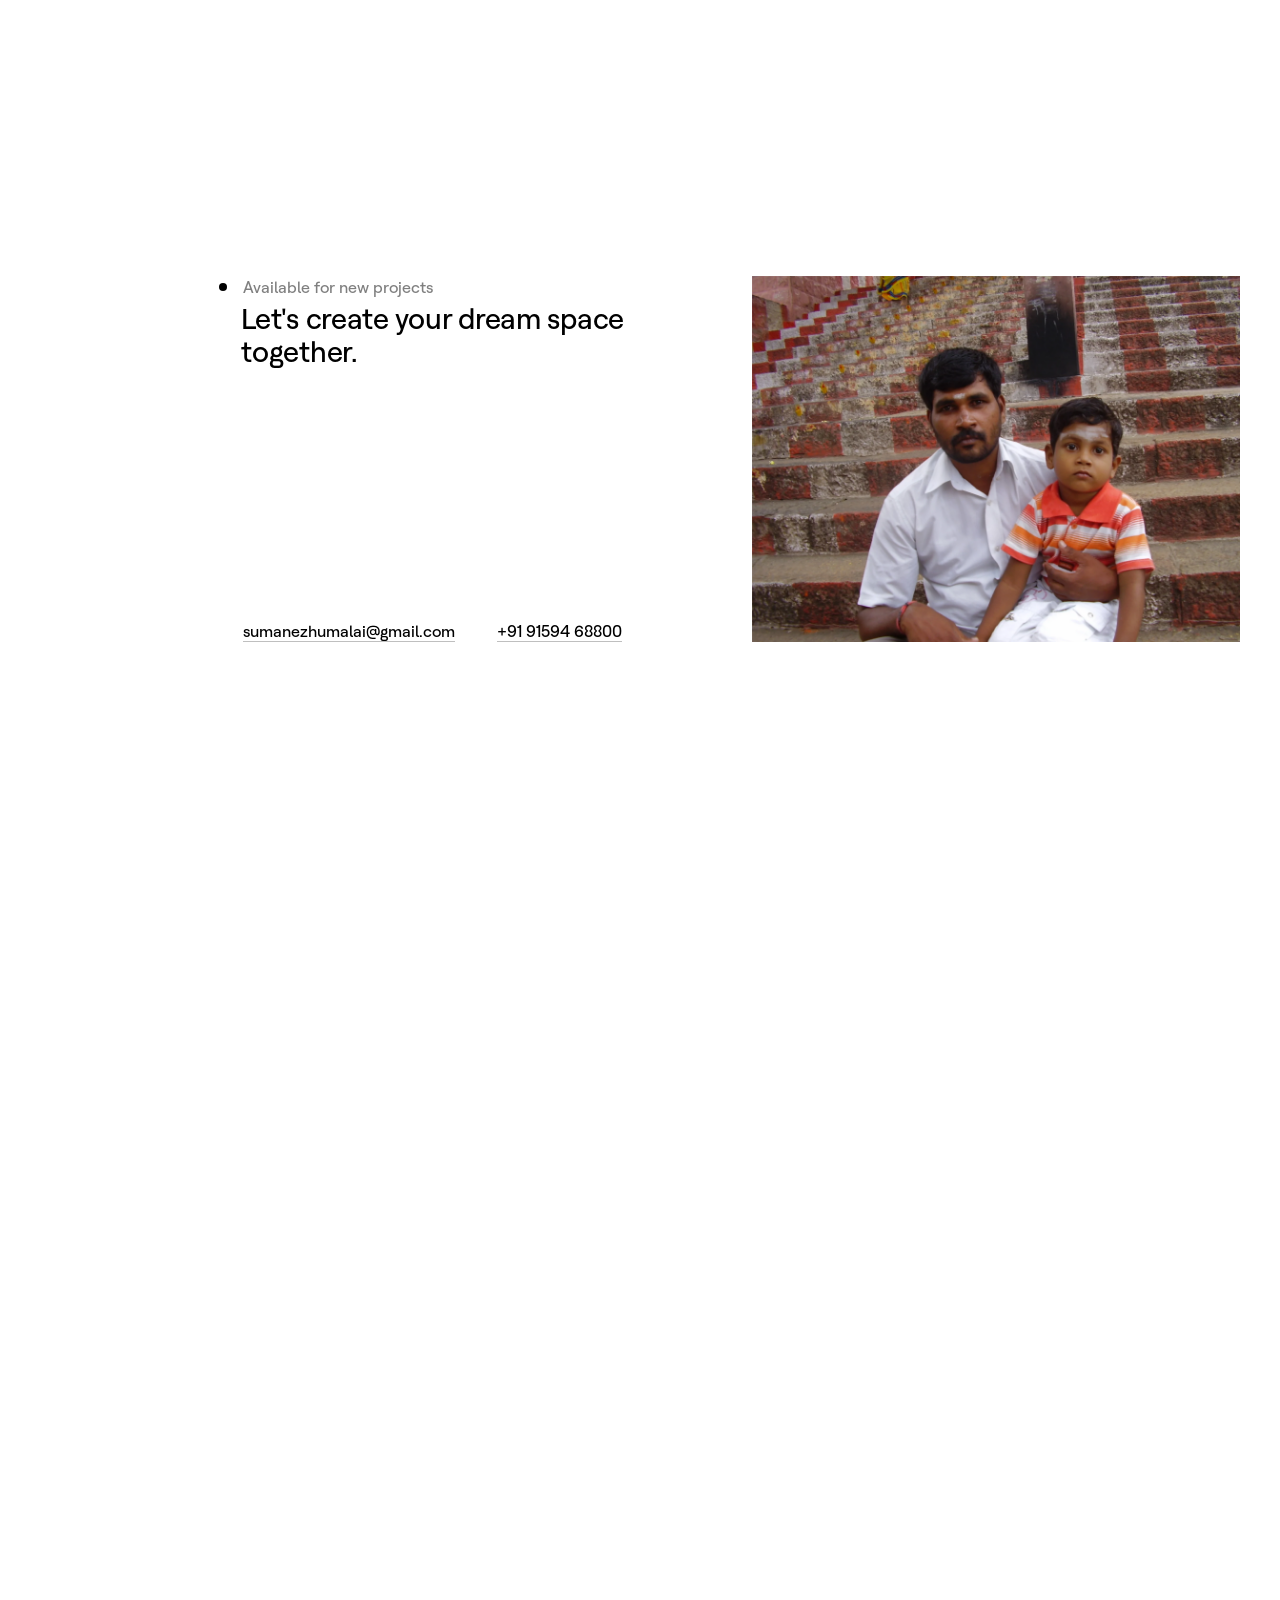
==== commit 885ccd9f: "content: Intro and About refactor: streamline navigation selectors and intro handlers and add conten" ====
--- a/index.html
+++ b/index.html
@@ -14,9 +14,10 @@
 
 -->
 <html lang="en">
+
 <head>
   <meta charset="UTF-8">
-  <title>Raja Ezhumalai — ETSS constructions</title>
+  <title>Suman Ezhumalai | Backend Developer</title>
   <meta http-equiv="X-UA-Compatible" content="IE=edge,chrome=1">
   <meta name="viewport" content="width=device-width, initial-scale=1">
 
@@ -24,18 +25,22 @@
 
   <link rel="canonical" href="index.html">
 
-  <meta name="description" content="Hello there, I'm a master builder and construction expert with over 25 years of experience in creating innovative spaces and structures.">
-  <meta name="keywords" content="master builder, construction expert, building specialist, interior design, ETSS constructions, puducherry, auroville, chennai">
+  <meta name="description"
+    content="Hello there, I'm a master builder and construction expert with over 25 years of experience in creating innovative spaces and structures.">
+  <meta name="keywords"
+    content="master builder, construction expert, building specialist, interior design, ETSS constructions, puducherry, auroville, chennai">
 
   <meta property="og:site_name" content="Raja Ezhumalai">
   <meta property="og:title" content="Raja Ezhumalai — Master Builder & Construction Expert">
-  <meta property="og:description" content="Hello there, I'm a master builder and construction expert with over 25 years of experience in creating innovative spaces and structures.">
+  <meta property="og:description"
+    content="Hello there, I'm a master builder and construction expert with over 25 years of experience in creating innovative spaces and structures.">
   <meta property="og:type" content="website">
   <meta property="og:image" content="https://billysweeney.com/assets/app/sharing-image-2400x2400.png">
   <meta property="og:url" content="https://billysweeney.com">
 
   <meta name="twitter:title" content="Raja Ezhumalai — Master Builder & Construction Expert">
-  <meta name="twitter:description" content="Hello there, I'm a master builder and construction expert with over 25 years of experience in creating innovative spaces and structures.">
+  <meta name="twitter:description"
+    content="Hello there, I'm a master builder and construction expert with over 25 years of experience in creating innovative spaces and structures.">
   <meta name="twitter:card" content="summary_large_image">
   <meta name="twitter:image" content="https://billysweeney.com/assets/app/sharing-image-2400x2400.png">
   <meta name="twitter:url" content="https://billysweeney.com">
@@ -54,15 +59,16 @@
   <script src="/scripts/jquery-easing-1.4.1.js"></script>
   <script src="/scripts/script.js"></script>
 
-<!-- Google tag (gtag.js) -->
-<script async src="https://www.googletagmanager.com/gtag/js?id=G-QD6JDESCLJ"></script>
-<script>
-  window.dataLayer = window.dataLayer || [];
-  function gtag(){dataLayer.push(arguments);}
-  gtag('js', new Date());
-
-  gtag('config', 'G-QD6JDESCLJ');
-</script></head>
+  <!-- Google tag (gtag.js) -->
+  <script async src="https://www.googletagmanager.com/gtag/js?id=G-QD6JDESCLJ"></script>
+  <script>
+    window.dataLayer = window.dataLayer || [];
+    function gtag() { dataLayer.push(arguments); }
+    gtag('js', new Date());
+
+    gtag('config', 'G-QD6JDESCLJ');
+  </script>
+</head>
 
 <body class="cover--is--visible is--loading theme--16">
 
@@ -70,15 +76,21 @@
     <div class="content">
 
       <div class="brand">
-        <h3><span>R</span><span>a</span><span>j</span><span>a</span><span> </span><span>E</span><span>z</span><span>h</span><span>u</span><span>m</span><span>a</span><span>l</span><span>a</span><span>i</span></h3>
+        <h3><span>S</span><span>u</span><span>m</span><span>a</span><span>n</span><span>
+          </span><span>E</span><span>z</span><span>h</span><span>u</span><span>m</span><span>a</span><span>l</span><span>a</span><span>i</span>
+        </h3>
       </div>
 
       <div class="actions">
         <div class="option navigation">
           <div class="content">
             <div class="icon">
-              <div class="line"><div class="content"></div></div>
-              <div class="line"><div class="content"></div></div>
+              <div class="line">
+                <div class="content"></div>
+              </div>
+              <div class="line">
+                <div class="content"></div>
+              </div>
             </div>
           </div>
         </div>
@@ -90,10 +102,9 @@
   <nav class="app-nav">
     <div class="content">
       <div class="item intro is--active">Intro</div>
-      <div class="item work">Work</div>
-      <div class="item values">Values</div>
-      <div class="item background">Background</div>
-      <div class="item references">References</div>
+      <div class="item skills values">Skills</div>
+      <div class="item works work">Works</div>
+      <div class="item history background">History</div>
       <div class="item about">About</div>
       <div class="item contact">Contact</div>
     </div>
@@ -103,7 +114,7 @@
 
     <section class="section cover">
       <div class="content">
-        <h1>Raja Ezhumalai<br>—Builder </h1>
+        <h1>Suman Ezhumalai<br>— Backend Developer </h1>
       </div>
     </section>
 
@@ -114,20 +125,23 @@
         <div class="gradient-mask right is--visible"></div>
         <div class="options">
           <div class="option anyone is--active">For anyone</div>
-          <div class="option recruiters">Clients</div>
-          <div class="option design-directors">Architects</div>
-          <div class="option product-designers">Interior Designers</div>
-          <div class="option product-managers">Project Managers</div>
-          <div class="option engineers">Engineers</div>
+          <div class="option clients">Clients</div>
+          <div class="option recruiter">Recruiter</div>
+          <div class="option blog">Blog</div>
+          <div class="option resume">Resume</div>
         </div>
 
         <div class="texts">
-          <h1 class="text anyone is--visible">I'm a construction professional with over 25 years of experience in creating functional and sustainable spaces across South India.</h1>
-          <h1 class="text recruiters">As the founder of ETSS Constructions, I lead a skilled team dedicated to delivering quality construction projects with precision and reliability.</h1>
-          <h1 class="text design-directors">I specialize in implementing architectural visions through practical construction solutions, drawing from extensive experience with diverse building styles.</h1>
-          <h1 class="text product-designers">My expertise spans from traditional to contemporary construction, ensuring spaces that balance aesthetic appeal with structural excellence.</h1>
-          <h1 class="text product-managers">I provide comprehensive project management, from detailed estimation to final execution, ensuring timely delivery within budget constraints.</h1>
-          <h1 class="text engineers">With decades of hands-on experience in structural implementation and technical planning, I ensure projects meet both engineering standards and client requirements.</h1>
+          <h1 class="text anyone is--visible">Hello there. I build things, explore relentlessly, and obsess over the
+            details — always wondering how much better something can be.</h1>
+          <h1 class="text clients">I like things that are simple without being simplistic. If I’m building something for
+            you, I’ll care about how it works, how it feels, and whether every little detail has a reason to exist.</h1>
+          <h1 class="text recruiter">I’m beginning my career with a strong foundation in Java, Spring Boot, and backend
+            development, looking for places to contribute, learn, and grow.</h1>
+          <h1 class="text blog">A place where I follow my curiosity — writing about what I build, learn, break, and
+            discover along the way. Explore my <a href="#blog">blog</a>.</h1>
+          <h1 class="text resume">For the concise version of what I’ve built and learned so far, here’s my <a
+              href="#resume">resume</a>.</h1>
         </div>
 
       </div>
@@ -151,7 +165,17 @@
     </section>
 
     <section class="section about">
-      <div class="content"></div>
+      <div class="content">
+        <p>I didn’t exactly choose computer science; life somehow drifted me toward it, almost like a career destiny I
+          never saw coming. Somewhere along the way, though, curiosity took over. I like exploring things deeply —
+          whether it’s Linux, chess, avionics and military aircraft, history, or the complicated threads of geopolitics.
+          I have a bit of an obsession with getting things right, and I’ll happily chase a tiny improvement just because
+          I know it can be better. At the same time, I’m stepping into the professional world with plenty of doubt about
+          what lies ahead. But I’m hopeful enough to take the next step anyway. I know I’m nowhere near perfection, and
+          probably never will be; I can only do so much, so while I can, I want to do the utmost with what I have. More
+          than anything, I’m trying to become someone who can stand independently on my own while still being someone
+          the people around me can depend on.</p>
+      </div>
     </section>
 
     <section class="section contact">
@@ -177,8 +201,9 @@
           </div>
 
           <div class="actions">
-            <div class="item"><a href="mailto:etsselumalai838@gmail.com?subject=Project%20Inquiry">etsselumalai838@gmail.com</a></div>
-            <div class="item"><a href="tel:+919159468801">+91 91594 68801</a></div>
+            <div class="item"><a
+                href="mailto:sumanezhumalai@gmail.com?subject=Project%20Inquiry">sumanezhumalai@gmail.com</a></div>
+            <div class="item"><a href="tel:+919159468801">+91 91594 68800</a></div>
           </div>
 
         </div>
@@ -204,7 +229,8 @@
 
         <div class="icon-container">
           <svg class="icon theme" xmlns="http://www.w3.org/2000/svg" width="32" height="32" viewBox="0 0 32 32">
-            <path d="M17 2h-2v6h2V2zm-1 8c-3.31372 0-6 2.68628-6 6s2.68628 6 6 6 6-2.68628 6-6-2.68628-6-6-6zm0 10c-2.20911 0-4-1.79089-4-4s1.79089-4 4-4 4 1.79089 4 4-1.79089 4-4 4zm-1 10h2v-6h-2v6zM11.05029 9.63605 6.80762 5.39337 5.39337 6.80762l4.24268 4.24268 1.41424-1.41425zm9.89954 12.72796 4.24255 4.24261 1.41425-1.41425-4.24261-4.24268-1.41419 1.41432zM8 15H2v2h6v-2zm16 0v2h6v-2h-6zM5.39337 25.19238l1.41425 1.41425 4.24268-4.24261-1.41425-1.41431-4.24268 4.24267zM26.60663 6.80762l-1.41425-1.41425-4.24268 4.24268 1.41431 1.41412 4.24262-4.24255z"/>
+            <path
+              d="M17 2h-2v6h2V2zm-1 8c-3.31372 0-6 2.68628-6 6s2.68628 6 6 6 6-2.68628 6-6-2.68628-6-6-6zm0 10c-2.20911 0-4-1.79089-4-4s1.79089-4 4-4 4 1.79089 4 4-1.79089 4-4 4zm-1 10h2v-6h-2v6zM11.05029 9.63605 6.80762 5.39337 5.39337 6.80762l4.24268 4.24268 1.41424-1.41425zm9.89954 12.72796 4.24255 4.24261 1.41425-1.41425-4.24261-4.24268-1.41419 1.41432zM8 15H2v2h6v-2zm16 0v2h6v-2h-6zM5.39337 25.19238l1.41425 1.41425 4.24268-4.24261-1.41425-1.41431-4.24268 4.24267zM26.60663 6.80762l-1.41425-1.41425-4.24268 4.24268 1.41431 1.41412 4.24262-4.24255z" />
           </svg>
         </div>
 
@@ -227,7 +253,7 @@
             <div class="dot"></div>
             <div class="dot"></div>
           </div>
-          <input class="slider" type="range" min="0" max="16" step="1" value="0"/>
+          <input class="slider" type="range" min="0" max="16" step="1" value="0" />
         </div>
 
       </div>
@@ -235,7 +261,7 @@
       <div class="option grid">
         <div class="content">
           <svg class="icon grid" xmlns="http://www.w3.org/2000/svg" width="32" height="32" viewBox="0 0 32 32">
-            <path d="M5 28h2V4H5v24zm5 0h2V4h-2v24zm5 0h2V4h-2v24zm5 0h2V4h-2v24zm5-24v24h2V4h-2z"/>
+            <path d="M5 28h2V4H5v24zm5 0h2V4h-2v24zm5 0h2V4h-2v24zm5 0h2V4h-2v24zm5-24v24h2V4h-2z" />
           </svg>
         </div>
       </div>
@@ -297,4 +323,4 @@
 
 </body>
 
-</html>
+</html>
--- a/styles/about.css
+++ b/styles/about.css
@@ -6,852 +6,1256 @@
 ----------------------------------------------------------------------------- */
 
 .section.cover {
-    position: fixed;
-    width: 100%;
-    min-height: 100vh;
-    transform: translateY(-15vh);
+  position: fixed;
+  width: 100%;
+  min-height: 100vh;
+  transform: translateY(-15vh);
+  opacity: 0;
+  transition: transform 1.5s cubic-bezier(0.33, 0, 0.2, 1), opacity 0.5s cubic-bezier(0.33, 0, 0.2, 1) 0.25s;
+  pointer-events: none;
+  display: none;
+}
+
+.section.cover>.content {
+  grid-column: 1 / -1;
+  display: flex;
+}
+
+.section.cover h1 {
+  margin-top: auto;
+  margin-bottom: auto;
+  padding-bottom: 40px;
+  animation: welcome 1.5s ease-in-out;
+}
+
+@keyframes welcome {
+  0% {
     opacity: 0;
-    transition: transform 1.5s cubic-bezier(0.33, 0, 0.2, 1), opacity 0.5s cubic-bezier(0.33, 0, 0.2, 1) 0.25s;
-    pointer-events: none;
-    display: none;
   }
-  .section.cover > .content {
-    grid-column: 1 / -1;
-    display: flex;
+
+  5% {
+    opacity: 0;
   }
-  .section.cover h1 {
-    margin-top: auto;
-    margin-bottom: auto;
-    padding-bottom: 40px;
-    animation: welcome 1.5s ease-in-out;
+
+  100% {
+    opacity: 1;
   }
-  @keyframes welcome {
-    0% {
-      opacity: 0;
-    }
-    5% {
-      opacity: 0;
-    }
-    100% {
-      opacity: 1;
-    }
-  }
-  body.is--loading {
-    overflow: hidden;
-    pointer-events: none;
-  }
-  body.is--loading .app-header,
-  body.is--loading .app-nav,
-  body.is--loading .app-aside .options .option {
-    transition: opacity 1s cubic-bezier(0.33, 0, 0.2, 1) 0.75s;
-  }
-  body.is--loading .app-main {
-    position: relative;
-    transform: none;
-    transition: transform 1.5s cubic-bezier(0.33, 0, 0.2, 1);
-  }
-  body.is--loading .section.cover {
-    display: grid;
-  }
-  /* TODO: Change appropriately — re-enable when .section.work has inner content.
+}
+
+body.is--loading {
+  overflow: hidden;
+  pointer-events: none;
+}
+
+body.is--loading .app-header,
+body.is--loading .app-nav,
+body.is--loading .app-aside .options .option {
+  transition: opacity 1s cubic-bezier(0.33, 0, 0.2, 1) 0.75s;
+}
+
+body.is--loading .app-main {
+  position: relative;
+  transform: none;
+  transition: transform 1.5s cubic-bezier(0.33, 0, 0.2, 1);
+}
+
+body.is--loading .section.cover {
+  display: grid;
+}
+
+/* TODO: Change appropriately — re-enable when .section.work has inner content.
      Hides the hero-image during the cover intro animation to prevent flash.
   body.is--loading .section.work .hero-image figure {
     visibility: hidden;
   } */
-  body.cover--is--visible .app-main {
-    transform: translateY(115vh);
+body.cover--is--visible .app-main {
+  transform: translateY(115vh);
+}
+
+body.cover--is--visible .section.cover {
+  transform: translateY(-115vh);
+  opacity: 1;
+}
+
+body.cover--is--visible .app-header,
+body.cover--is--visible .app-nav,
+body.cover--is--visible .app-aside .options .option {
+  opacity: 0;
+}
+
+
+/* App header
+  ----------------------------------------------------------------------------- */
+
+.app-header {
+  position: fixed;
+  width: 100%;
+  padding: 0 var(--grid--app-margin);
+  /* background-color: rgb(0 0 0 / 0.6); */
+  /* -webkit-backdrop-filter: blur(12px); */
+  /* backdrop-filter: blur(12px); */
+  z-index: 100;
+  -webkit-user-select: none;
+  user-select: none;
+}
+
+.app-header>.content {
+  padding: 20px 0;
+  display: flex;
+  justify-content: space-between;
+  align-items: center;
+}
+
+.app-header .brand {
+  padding: 12px 0;
+}
+
+.app-header .brand:hover {
+  cursor: default;
+}
+
+.app-header .brand h3 {
+  margin-left: var(--font--margin-left);
+  font-size: var(--font--size-medium);
+  line-height: 1;
+}
+
+.app-header .brand h3 span:nth-child(n+2) {
+  margin-left: var(--font--margin-left);
+  margin-left: -0.035em;
+  opacity: 0;
+  transition: margin-left 0.3s ease-in, opacity 0.3s ease-in;
+}
+
+.app-header .brand:hover h3 span:nth-child(n+2) {
+  margin-left: 0;
+  opacity: 1;
+  transition: margin-left 0.3s ease-out, opacity 0.3s ease-out;
+}
+
+.app-header .brand:hover h3 span:nth-child(2) {
+  transition-delay: 0.00s;
+}
+
+.app-header .brand:hover h3 span:nth-child(3) {
+  transition-delay: 0.01s;
+}
+
+.app-header .brand:hover h3 span:nth-child(4) {
+  transition-delay: 0.02s;
+}
+
+.app-header .brand:hover h3 span:nth-child(5) {
+  transition-delay: 0.03s;
+}
+
+.app-header .brand:hover h3 span:nth-child(6) {
+  transition-delay: 0.04s;
+}
+
+.app-header .brand:hover h3 span:nth-child(7) {
+  transition-delay: 0.05s;
+}
+
+.app-header .brand:hover h3 span:nth-child(8) {
+  transition-delay: 0.06s;
+}
+
+.app-header .brand:hover h3 span:nth-child(9) {
+  transition-delay: 0.07s;
+}
+
+.app-header .brand:hover h3 span:nth-child(10) {
+  transition-delay: 0.08s;
+}
+
+.app-header .brand:hover h3 span:nth-child(11) {
+  transition-delay: 0.09s;
+}
+
+.app-header .brand:hover h3 span:nth-child(12) {
+  transition-delay: 0.10s;
+}
+
+.app-header .brand:hover h3 span:nth-child(13) {
+  transition-delay: 0.11s;
+}
+
+.app-header .brand h3 span:nth-child(2) {
+  transition-delay: 0.11s;
+}
+
+.app-header .brand h3 span:nth-child(3) {
+  transition-delay: 0.10s;
+}
+
+.app-header .brand h3 span:nth-child(4) {
+  transition-delay: 0.09s;
+}
+
+.app-header .brand h3 span:nth-child(5) {
+  transition-delay: 0.08s;
+}
+
+.app-header .brand h3 span:nth-child(6) {
+  transition-delay: 0.07s;
+}
+
+.app-header .brand h3 span:nth-child(7) {
+  transition-delay: 0.06s;
+}
+
+.app-header .brand h3 span:nth-child(8) {
+  transition-delay: 0.05s;
+}
+
+.app-header .brand h3 span:nth-child(9) {
+  transition-delay: 0.04s;
+}
+
+.app-header .brand h3 span:nth-child(10) {
+  transition-delay: 0.03s;
+}
+
+.app-header .brand h3 span:nth-child(11) {
+  transition-delay: 0.02s;
+}
+
+.app-header .brand h3 span:nth-child(12) {
+  transition-delay: 0.01s;
+}
+
+.app-header .brand h3 span:nth-child(13) {
+  transition-delay: 0.00s;
+}
+
+.app-header .actions {
+  display: flex;
+  align-items: center;
+  gap: 16px;
+}
+
+.app-header .contact {
+  display: flex;
+  padding: 12px 0;
+  font-size: var(--font--size-medium);
+  line-height: 1;
+  cursor: pointer;
+}
+
+.app-header .status {
+  padding-right: 0.23em;
+}
+
+.app-header .status .content {
+  display: flex;
+  gap: 0.2em;
+}
+
+.app-header .status .text {
+  color: var(--color--foreground--33);
+  animation: sway-text 1.5s ease-in-out alternate infinite;
+}
+
+@keyframes sway-text {
+  0% {
+    opacity: 1;
+    transform: translateX(0);
   }
-  body.cover--is--visible .section.cover {
-    transform: translateY(-115vh);
+
+  100% {
+    opacity: 0.15;
+    transform: translateX(-8px);
+  }
+}
+
+.app-header .status .arrow {
+  color: var(--color--foreground--33);
+  animation: sway-arrow 1.5s ease-in-out alternate infinite;
+}
+
+@keyframes sway-arrow {
+  0% {
     opacity: 1;
+    transform: translateX(0);
   }
-  body.cover--is--visible .app-header,
-  body.cover--is--visible .app-nav,
-  body.cover--is--visible .app-aside .options .option {
-    opacity: 0;
+
+  100% {
+    opacity: 0.15;
+    transform: translateX(-16px);
   }
-  
-  
-  /* App header
-  ----------------------------------------------------------------------------- */
-  
-  .app-header {
-    position: fixed;
-    width: 100%;
-    padding: 0 var(--grid--app-margin);
-    /* background-color: rgb(0 0 0 / 0.6); */
-    /* -webkit-backdrop-filter: blur(12px); */
-    /* backdrop-filter: blur(12px); */
-    z-index: 100;
-    -webkit-user-select: none;
-    user-select: none;
+}
+
+.app-header .navigation {
+  display: none;
+  padding: 12px;
+  margin-right: -12px;
+  border-radius: 24px;
+}
+
+.app-header .navigation:hover {
+  cursor: pointer;
+}
+
+.app-header .navigation .icon {
+  width: 24px;
+  height: 24px;
+  display: flex;
+  flex-direction: column;
+  justify-content: center;
+}
+
+.app-header .navigation .line {
+  position: absolute;
+}
+
+.app-header .navigation .line .content {
+  width: 24px;
+  height: 2px;
+  background-color: var(--color--foreground--100);
+}
+
+.app-header .navigation .line:nth-child(1) {
+  transform: rotate(0);
+  transition: transform 0.1s ease-in;
+}
+
+.app-header .navigation .line:nth-child(2) {
+  transform: rotate(0);
+  transition: transform 0.1s ease-in;
+}
+
+.app-header .navigation .line:nth-child(1) .content {
+  transform: translateY(-4px);
+  transition: transform 0.1s ease-out 0.1s;
+}
+
+.app-header .navigation .line:nth-child(2) .content {
+  transform: translateY(4px);
+  transition: transform 0.1s ease-out 0.1s;
+}
+
+body.mobile-nav--is--visible .app-header .navigation .line:nth-child(1) {
+  transform: rotate(45deg);
+  transition: transform 0.1s ease-out 0.1s;
+}
+
+body.mobile-nav--is--visible .app-header .navigation .line:nth-child(2) {
+  transform: rotate(-45deg);
+  transition: transform 0.1s ease-out 0.1s;
+}
+
+body.mobile-nav--is--visible .app-header .navigation .line:nth-child(1) .content {
+  transform: translateY(0);
+  transition: transform 0.1s ease-in;
+}
+
+body.mobile-nav--is--visible .app-header .navigation .line:nth-child(2) .content {
+  transform: translateY(0);
+  transition: transform 0.1s ease-in;
+}
+
+
+/* App nav
+  ----------------------------------------------------------------------------- */
+
+.app-nav {
+  position: fixed;
+  top: var(--grid--app-xheight);
+  left: var(--grid--app-margin);
+  z-index: 100;
+  -webkit-user-select: none;
+  user-select: none;
+}
+
+.app-nav .content:hover {
+  cursor: pointer;
+}
+
+.app-nav .item {
+  font-size: var(--font--size-regular);
+  padding: 1px 0;
+  color: var(--color--foreground--33);
+}
+
+.app-nav .item:hover {
+  color: var(--color--foreground--100);
+  cursor: pointer;
+}
+
+.app-nav .item.is--active {
+  color: var(--color--foreground--100);
+}
+
+
+/* App aside
+  ----------------------------------------------------------------------------- */
+
+.app-aside {
+  position: fixed;
+  left: calc(var(--grid--app-margin) - 12px);
+  bottom: calc(var(--grid--app-margin) - 12px);
+  z-index: 100;
+}
+
+.app-aside .options {
+  display: flex;
+  flex-direction: column;
+  gap: 8px;
+}
+
+.app-aside .option {
+  width: 48px;
+  height: 48px;
+  border-radius: 24px;
+  background-color: var(--color--foreground--5);
+  -webkit-backdrop-filter: blur(8px);
+  backdrop-filter: blur(8px);
+}
+
+.app-aside .option:hover {
+  cursor: pointer;
+  background-color: var(--color--foreground--15);
+}
+
+.app-aside .option:active {
+  background-color: var(--color--foreground--20);
+}
+
+.app-aside .option svg path {
+  fill: var(--color--foreground--100);
+}
+
+.app-aside .option.grid {
+  display: flex;
+  justify-content: center;
+}
+
+.app-aside .option.grid .content {
+  display: flex;
+  align-items: center;
+}
+
+.app-aside .option.theme {
+  position: relative;
+  transition: height 0.3s ease 0.62s;
+}
+
+.app-aside .option.theme .icon-container {
+  display: flex;
+  align-items: center;
+  justify-content: center;
+  width: 48px;
+  height: 48px;
+  position: absolute;
+  bottom: 0;
+  transition: bottom 0.5s ease-in-out;
+}
+
+.app-aside .option.theme .slider-container {
+  width: 48px;
+  height: 48px;
+  border-radius: 24px;
+  transform: rotate(-90deg);
+  transform-origin: top left;
+  position: absolute;
+  bottom: -48px;
+  pointer-events: none;
+  transition: width 0.3s ease 0.62s;
+}
+
+.app-aside .option.theme .dots {
+  position: absolute;
+  width: 100%;
+  padding: 22px;
+  display: flex;
+  justify-content: space-between;
+}
+
+.app-aside .option.theme .dot {
+  width: 4px;
+  height: 4px;
+  border-radius: 2px;
+  transform: translateX(-16px);
+  opacity: 0;
+  transition: transform 0.3s ease-in-out, opacity 0.3s ease-in-out;
+}
+
+.app-aside .option.theme .slider {
+  -webkit-appearance: none;
+  -moz-appearance: none;
+  appearance: none;
+  width: 100%;
+  height: 48px;
+  outline: none;
+  position: absolute;
+  background-color: var(--color--background--0);
+  cursor: pointer;
+}
+
+.app-aside .option.theme .slider::-webkit-slider-thumb {
+  -webkit-appearance: none;
+  -moz-appearance: none;
+  appearance: none;
+  box-shadow: none;
+  background: transparent;
+  width: 48px;
+  height: 48px;
+  border-radius: 24px;
+  cursor: pointer;
+}
+
+.app-aside .option.theme .slider::-moz-range-thumb {
+  background: transparent;
+  box-shadow: none;
+  width: 48px;
+  height: 48px;
+  border-radius: 24px;
+  cursor: pointer;
+}
+
+body.theme-slider--is--visible {
+  /* transition: color 0.3s ease, background-color 0.3s ease; */
+}
+
+body.theme-slider--is--visible .app-aside .option.theme {
+  height: 368px;
+  transition: height 0.3s ease;
+}
+
+body.theme-slider--is--visible .app-aside .option.theme .icon-container {
+  transition: bottom 0.3s ease;
+  transition-delay: 0s !important;
+}
+
+body.theme-slider--is--visible .app-aside .option.theme .slider-container {
+  width: 368px;
+  transition: width 0.3s ease;
+  pointer-events: auto;
+}
+
+body.theme-slider--is--visible .app-aside .option.theme .dot {
+  transform: none;
+  opacity: 1;
+  transition: transform 0.3s ease, opacity 0.3s ease;
+}
+
+body.theme-slider--is--visible.theme--16 .app-aside .option.theme .icon-container {
+  bottom: 320px;
+}
+
+body.theme-slider--is--visible.theme--15 .app-aside .option.theme .icon-container {
+  bottom: 300px;
+}
+
+body.theme-slider--is--visible.theme--14 .app-aside .option.theme .icon-container {
+  bottom: 280px;
+}
+
+body.theme-slider--is--visible.theme--13 .app-aside .option.theme .icon-container {
+  bottom: 260px;
+}
+
+body.theme-slider--is--visible.theme--12 .app-aside .option.theme .icon-container {
+  bottom: 240px;
+}
+
+body.theme-slider--is--visible.theme--11 .app-aside .option.theme .icon-container {
+  bottom: 220px;
+}
+
+body.theme-slider--is--visible.theme--10 .app-aside .option.theme .icon-container {
+  bottom: 200px;
+}
+
+body.theme-slider--is--visible.theme--09 .app-aside .option.theme .icon-container {
+  bottom: 180px;
+}
+
+body.theme-slider--is--visible.theme--08 .app-aside .option.theme .icon-container {
+  bottom: 160px;
+}
+
+body.theme-slider--is--visible.theme--07 .app-aside .option.theme .icon-container {
+  bottom: 140px;
+}
+
+body.theme-slider--is--visible.theme--06 .app-aside .option.theme .icon-container {
+  bottom: 120px;
+}
+
+body.theme-slider--is--visible.theme--05 .app-aside .option.theme .icon-container {
+  bottom: 100px;
+}
+
+body.theme-slider--is--visible.theme--04 .app-aside .option.theme .icon-container {
+  bottom: 80px;
+}
+
+body.theme-slider--is--visible.theme--03 .app-aside .option.theme .icon-container {
+  bottom: 60px;
+}
+
+body.theme-slider--is--visible.theme--02 .app-aside .option.theme .icon-container {
+  bottom: 40px;
+}
+
+body.theme-slider--is--visible.theme--01 .app-aside .option.theme .icon-container {
+  bottom: 20px;
+}
+
+body.theme-slider--is--visible.theme--00 .app-aside .option.theme .icon-container {
+  bottom: 0;
+}
+
+body.theme--16 .app-aside .option.theme .icon-container {
+  transition-delay: 0.00s;
+}
+
+body.theme--15 .app-aside .option.theme .icon-container {
+  transition-delay: 0.02s;
+}
+
+body.theme--14 .app-aside .option.theme .icon-container {
+  transition-delay: 0.04s;
+}
+
+body.theme--13 .app-aside .option.theme .icon-container {
+  transition-delay: 0.06s;
+}
+
+body.theme--12 .app-aside .option.theme .icon-container {
+  transition-delay: 0.08s;
+}
+
+body.theme--11 .app-aside .option.theme .icon-container {
+  transition-delay: 0.10s;
+}
+
+body.theme--10 .app-aside .option.theme .icon-container {
+  transition-delay: 0.12s;
+}
+
+body.theme--09 .app-aside .option.theme .icon-container {
+  transition-delay: 0.14s;
+}
+
+body.theme--08 .app-aside .option.theme .icon-container {
+  transition-delay: 0.16s;
+}
+
+body.theme--07 .app-aside .option.theme .icon-container {
+  transition-delay: 0.18s;
+}
+
+body.theme--06 .app-aside .option.theme .icon-container {
+  transition-delay: 0.20s;
+}
+
+body.theme--05 .app-aside .option.theme .icon-container {
+  transition-delay: 0.22s;
+}
+
+body.theme--04 .app-aside .option.theme .icon-container {
+  transition-delay: 0.24s;
+}
+
+body.theme--03 .app-aside .option.theme .icon-container {
+  transition-delay: 0.26s;
+}
+
+body.theme--02 .app-aside .option.theme .icon-container {
+  transition-delay: 0.28s;
+}
+
+body.theme--01 .app-aside .option.theme .icon-container {
+  transition-delay: 0.30s;
+}
+
+body.theme--00 .app-aside .option.theme .icon-container {
+  transition-delay: 0.32s;
+}
+
+.app-aside .option.theme .dot:nth-child(17) {
+  background-color: var(--color--foreground--100);
+  transition-delay: 0.00s;
+}
+
+.app-aside .option.theme .dot:nth-child(16) {
+  background-color: var(--color--foreground--25);
+  transition-delay: 0.02s;
+}
+
+.app-aside .option.theme .dot:nth-child(15) {
+  background-color: var(--color--foreground--25);
+  transition-delay: 0.04s;
+}
+
+.app-aside .option.theme .dot:nth-child(14) {
+  background-color: var(--color--foreground--25);
+  transition-delay: 0.06s;
+}
+
+.app-aside .option.theme .dot:nth-child(13) {
+  background-color: var(--color--foreground--100);
+  transition-delay: 0.08s;
+}
+
+.app-aside .option.theme .dot:nth-child(12) {
+  background-color: var(--color--foreground--25);
+  transition-delay: 0.10s;
+}
+
+.app-aside .option.theme .dot:nth-child(11) {
+  background-color: var(--color--foreground--25);
+  transition-delay: 0.12s;
+}
+
+.app-aside .option.theme .dot:nth-child(10) {
+  background-color: var(--color--foreground--25);
+  transition-delay: 0.14s;
+}
+
+.app-aside .option.theme .dot:nth-child(9) {
+  background-color: var(--color--foreground--100);
+  transition-delay: 0.16s;
+}
+
+.app-aside .option.theme .dot:nth-child(8) {
+  background-color: var(--color--foreground--25);
+  transition-delay: 0.18s;
+}
+
+.app-aside .option.theme .dot:nth-child(7) {
+  background-color: var(--color--foreground--25);
+  transition-delay: 0.20s;
+}
+
+.app-aside .option.theme .dot:nth-child(6) {
+  background-color: var(--color--foreground--25);
+  transition-delay: 0.22s;
+}
+
+.app-aside .option.theme .dot:nth-child(5) {
+  background-color: var(--color--foreground--100);
+  transition-delay: 0.24s;
+}
+
+.app-aside .option.theme .dot:nth-child(4) {
+  background-color: var(--color--foreground--25);
+  transition-delay: 0.26s;
+}
+
+.app-aside .option.theme .dot:nth-child(3) {
+  background-color: var(--color--foreground--25);
+  transition-delay: 0.28s;
+}
+
+.app-aside .option.theme .dot:nth-child(2) {
+  background-color: var(--color--foreground--25);
+  transition-delay: 0.30s;
+}
+
+.app-aside .option.theme .dot:nth-child(1) {
+  background-color: var(--color--foreground--100);
+  transition-delay: 0.32s;
+}
+
+body.theme-slider--is--visible .app-aside .option.theme .dot:nth-child(17) {
+  transition-delay: 0.32s;
+}
+
+body.theme-slider--is--visible .app-aside .option.theme .dot:nth-child(16) {
+  transition-delay: 0.30s;
+}
+
+body.theme-slider--is--visible .app-aside .option.theme .dot:nth-child(15) {
+  transition-delay: 0.28s;
+}
+
+body.theme-slider--is--visible .app-aside .option.theme .dot:nth-child(14) {
+  transition-delay: 0.26s;
+}
+
+body.theme-slider--is--visible .app-aside .option.theme .dot:nth-child(13) {
+  transition-delay: 0.24s;
+}
+
+body.theme-slider--is--visible .app-aside .option.theme .dot:nth-child(12) {
+  transition-delay: 0.22s;
+}
+
+body.theme-slider--is--visible .app-aside .option.theme .dot:nth-child(11) {
+  transition-delay: 0.20s;
+}
+
+body.theme-slider--is--visible .app-aside .option.theme .dot:nth-child(10) {
+  transition-delay: 0.18s;
+}
+
+body.theme-slider--is--visible .app-aside .option.theme .dot:nth-child(9) {
+  transition-delay: 0.16s;
+}
+
+body.theme-slider--is--visible .app-aside .option.theme .dot:nth-child(8) {
+  transition-delay: 0.14s;
+}
+
+body.theme-slider--is--visible .app-aside .option.theme .dot:nth-child(7) {
+  transition-delay: 0.12s;
+}
+
+body.theme-slider--is--visible .app-aside .option.theme .dot:nth-child(6) {
+  transition-delay: 0.10s;
+}
+
+body.theme-slider--is--visible .app-aside .option.theme .dot:nth-child(5) {
+  transition-delay: 0.08s;
+}
+
+body.theme-slider--is--visible .app-aside .option.theme .dot:nth-child(4) {
+  transition-delay: 0.06s;
+}
+
+body.theme-slider--is--visible .app-aside .option.theme .dot:nth-child(3) {
+  transition-delay: 0.04s;
+}
+
+body.theme-slider--is--visible .app-aside .option.theme .dot:nth-child(2) {
+  transition-delay: 0.02s;
+}
+
+body.theme-slider--is--visible .app-aside .option.theme .dot:nth-child(1) {
+  transition-delay: 0.00s;
+}
+
+
+/* App main
+  ----------------------------------------------------------------------------- */
+
+.app-main a {
+  border-bottom: 1px solid var(--color--foreground--25);
+
+}
+
+.app-main a:hover {
+  border-bottom-color: var(--color--foreground--100);
+  cursor: pointer;
+}
+
+
+/* Sections
+  ----------------------------------------------------------------------------- */
+
+.section {
+  padding: 0 var(--grid--app-margin);
+  display: grid;
+  grid-template-columns: var(--grid--app-columns);
+  gap: var(--grid--app-gutter);
+}
+
+.section>.content {
+  grid-column: 5 / -1;
+}
+
+.section h1 {
+  margin-left: var(--font--margin-left);
+  font-size: var(--font--size-huge);
+  line-height: 0.975;
+  letter-spacing: -0.02em;
+}
+
+.section h2 {
+  margin-left: var(--font--margin-left);
+  font-size: var(--font--size-large);
+  line-height: 1.16;
+  letter-spacing: -0.01em;
+}
+
+.section h3 {
+  font-size: var(--font--size-regular);
+  line-height: var(--font--size-regular-line-height);
+  color: var(--color--foreground--50);
+}
+
+
+/* Section intro
+  ----------------------------------------------------------------------------- */
+
+.section.intro>.content {
+  padding: calc(var(--grid--app-xheight) - 11px) 0 80px 0;
+  position: relative;
+}
+
+.section.intro .options {
+  position: relative;
+  display: flex;
+  flex-wrap: nowrap;
+  overflow-x: scroll;
+  -ms-overflow-style: none;
+  /* Hide scrollbar for IE and Edge */
+  scrollbar-width: none;
+  /* Hide scrollbar for Firefox */
+  -webkit-user-select: none;
+  user-select: none;
+}
+
+.section.intro .options::-webkit-scrollbar {
+  display: none;
+  /* Hide scrollbar for Chrome, Safari and Opera */
+}
+
+.section.intro .options:hover {
+  cursor: pointer;
+}
+
+.section.intro .options .option {
+  font-size: var(--font--size-regular);
+  line-height: 20px;
+  padding: 12px 10px;
+  color: var(--color--foreground--33);
+  white-space: nowrap;
+}
+
+.section.intro .options .option:hover {
+  color: var(--color--foreground--100);
+  cursor: pointer;
+}
+
+.section.intro .options .option:first-child {
+  padding-left: 0;
+}
+
+.section.intro .options .option:last-child {
+  padding-right: 80px;
+}
+
+.section.intro .options .option.is--active {
+  color: var(--color--foreground--100);
+}
+
+.section.intro .gradient-mask {
+  width: 80px;
+  height: 44px;
+  position: absolute;
+  pointer-events: none;
+  opacity: 0;
+  z-index: 10;
+  transition: opacity 0.3s ease;
+}
+
+.section.intro .gradient-mask.left {
+  left: 0;
+  background: linear-gradient(to right, var(--color--background--100) 2%, var(--color--background--0) 100%);
+}
+
+.section.intro .gradient-mask.right {
+  right: 0;
+  background: linear-gradient(to left, var(--color--background--100) 2%, var(--color--background--0) 100%);
+}
+
+.section.intro .gradient-mask.left.is--visible,
+.section.intro .gradient-mask.right.is--visible {
+  opacity: 1;
+}
+
+.section.intro .texts {}
+
+.section.intro .text {
+  min-height: calc(1em * 0.975 * 7);
+  display: none;
+}
+
+.section.intro .text.is--visible {
+  display: block;
+}
+
+.section.intro .text span {
+  white-space: nowrap;
+}
+
+.section h1 a {
+  border-bottom: 4px solid var(--color--foreground--25);
+  display: inline-block;
+  line-height: 0.88;
+}
+
+
+/* Section work — REMOVED (template cleanup).
+     Add new .section.work styles here when content is ready.
+  ----------------------------------------------------------------------------- */
+
+
+/* Section values — REMOVED (template cleanup).
+     Add new .section.values styles here when content is ready.
+  ----------------------------------------------------------------------------- */
+
+
+/* Section background — REMOVED (template cleanup).
+     Add new .section.background styles here when content is ready.
+  ----------------------------------------------------------------------------- */
+
+
+/* Section references — REMOVED (template cleanup).
+     Add new .section.references styles here when content is ready.
+  ----------------------------------------------------------------------------- */
+
+
+/* Section about
+  ----------------------------------------------------------------------------- */
+
+.section.about>.content {
+  padding: clamp(80px, 14vh, 180px) 0;
+}
+
+.section.about p {
+  margin-left: var(--font--margin-left);
+  font-size: var(--font--size-large);
+  line-height: 1.5;
+  letter-spacing: -0.01em;
+  color: var(--color--foreground--100);
+  max-width: 44em;
+}
+
+
+/* Section contact
+  ----------------------------------------------------------------------------- */
+
+.section.contact>.content {
+  padding: 220px 0 var(--grid--app-margin) 0;
+  display: grid;
+  grid-template-columns: var(--grid--app-columns-2);
+  gap: var(--grid--app-gutter);
+}
+
+.section.contact>.content .text {
+  display: flex;
+  flex-direction: column;
+  justify-content: space-between;
+}
+
+.section.contact .actions {
+  display: grid;
+  grid-template-columns: var(--grid--app-columns-2);
+  gap: var(--grid--app-gutter);
+}
+
+.section.contact .status h3,
+.section.contact .actions a {
+  line-height: 1.375;
+}
+
+.section.contact h2 {
+  padding-top: 0.14em;
+}
+
+.section.contact .status {
+  color: var(--color--foreground--50);
+}
+
+.section.contact .image figure {
+  position: relative;
+}
+
+.section.contact .image img {
+  width: 100%;
+  height: 100%;
+}
+
+.section.contact .image .image-overlay-01,
+.section.contact .image .image-overlay-02 {
+  position: absolute;
+  top: 0;
+  left: 0;
+  width: 100%;
+  height: 100%;
+}
+
+.look {
+  position: absolute;
+  width: 24px;
+  height: 24px;
+  margin-top: -1px;
+  margin-left: -32px;
+  display: flex;
+  align-items: center;
+  justify-content: center;
+}
+
+.look .dot {
+  position: absolute;
+  width: 8px;
+  height: 8px;
+  border-radius: 4px;
+  background-color: var(--color--foreground--100);
+}
+
+.look .radius {
+  position: absolute;
+  width: 8px;
+  height: 8px;
+  border-radius: 4px;
+  background-color: var(--color--foreground--0);
+  animation: pulse 3s cubic-bezier(0.1, 0.5, 0.6, 1) infinite;
+}
+
+@keyframes pulse {
+  0% {
+    background-color: var(--color--foreground--25);
+    transform: scale(1, 1)
   }
-  .app-header > .content {
-    padding: 20px 0;
-    display: flex;
-    justify-content: space-between;
-    align-items: center;
+
+  66.666% {
+    background-color: var(--color--foreground--0);
+    transform: scale(4, 4)
   }
-  .app-header .brand {
-    padding: 12px 0;
-  }
-  .app-header .brand:hover {
-    cursor: default;
-  }
-  .app-header .brand h3 {
-    margin-left: var(--font--margin-left);
-    font-size: var(--font--size-medium);
-    line-height: 1;
-  }
-  .app-header .brand h3 span:nth-child(n+2) {
-    margin-left: var(--font--margin-left);
-    margin-left: -0.035em;
-    opacity: 0;
-    transition: margin-left 0.3s ease-in, opacity 0.3s ease-in;
-  }
-  .app-header .brand:hover h3 span:nth-child(n+2) {
-    margin-left: 0;
-    opacity: 1;
-    transition: margin-left 0.3s ease-out, opacity 0.3s ease-out;
-  }
-  
-  .app-header .brand:hover h3 span:nth-child(2)  { transition-delay: 0.00s; }
-  .app-header .brand:hover h3 span:nth-child(3)  { transition-delay: 0.01s; }
-  .app-header .brand:hover h3 span:nth-child(4)  { transition-delay: 0.02s; }
-  .app-header .brand:hover h3 span:nth-child(5)  { transition-delay: 0.03s; }
-  .app-header .brand:hover h3 span:nth-child(6)  { transition-delay: 0.04s; }
-  .app-header .brand:hover h3 span:nth-child(7)  { transition-delay: 0.05s; }
-  .app-header .brand:hover h3 span:nth-child(8)  { transition-delay: 0.06s; }
-  .app-header .brand:hover h3 span:nth-child(9)  { transition-delay: 0.07s; }
-  .app-header .brand:hover h3 span:nth-child(10) { transition-delay: 0.08s; }
-  .app-header .brand:hover h3 span:nth-child(11) { transition-delay: 0.09s; }
-  .app-header .brand:hover h3 span:nth-child(12) { transition-delay: 0.10s; }
-  .app-header .brand:hover h3 span:nth-child(13) { transition-delay: 0.11s; }
-  
-  .app-header .brand h3 span:nth-child(2)  { transition-delay: 0.11s; }
-  .app-header .brand h3 span:nth-child(3)  { transition-delay: 0.10s; }
-  .app-header .brand h3 span:nth-child(4)  { transition-delay: 0.09s; }
-  .app-header .brand h3 span:nth-child(5)  { transition-delay: 0.08s; }
-  .app-header .brand h3 span:nth-child(6)  { transition-delay: 0.07s; }
-  .app-header .brand h3 span:nth-child(7)  { transition-delay: 0.06s; }
-  .app-header .brand h3 span:nth-child(8)  { transition-delay: 0.05s; }
-  .app-header .brand h3 span:nth-child(9)  { transition-delay: 0.04s; }
-  .app-header .brand h3 span:nth-child(10) { transition-delay: 0.03s; }
-  .app-header .brand h3 span:nth-child(11) { transition-delay: 0.02s; }
-  .app-header .brand h3 span:nth-child(12) { transition-delay: 0.01s; }
-  .app-header .brand h3 span:nth-child(13) { transition-delay: 0.00s; }
-  
-  .app-header .actions {
-    display: flex;
-    align-items: center;
-    gap: 16px;
-  }
-  .app-header .contact {
-    display: flex;
-    padding: 12px 0;
-    font-size: var(--font--size-medium);
-    line-height: 1;
-    cursor: pointer;
-  }
-  .app-header .status {
-    padding-right: 0.23em;
-  }
-  .app-header .status .content {
-    display: flex;
-    gap: 0.2em;
-  }
-  .app-header .status .text {
-    color: var(--color--foreground--33);
-    animation: sway-text 1.5s ease-in-out alternate infinite;
-  }
-  @keyframes sway-text {
-    0% {
-      opacity: 1;
-      transform: translateX(0);
-    }
-    100% {
-      opacity: 0.15;
-      transform: translateX(-8px);
-    }
-  }
-  .app-header .status .arrow {
-    color: var(--color--foreground--33);
-    animation: sway-arrow 1.5s ease-in-out alternate infinite;
-  }
-  @keyframes sway-arrow {
-    0% {
-      opacity: 1;
-      transform: translateX(0);
-    }
-    100% {
-      opacity: 0.15;
-      transform: translateX(-16px);
-    }
-  }
-  .app-header .navigation {
-    display: none;
-    padding: 12px;
-    margin-right: -12px;
-    border-radius: 24px;
-  }
-  .app-header .navigation:hover {
-    cursor: pointer;
-  }
-  .app-header .navigation .icon {
-    width: 24px;
-    height: 24px;
-    display: flex;
-    flex-direction: column;
-    justify-content: center;
-  }
-  .app-header .navigation .line {
-    position: absolute;
-  }
-  .app-header .navigation .line .content {
-    width: 24px;
-    height: 2px;
-    background-color: var(--color--foreground--100);
-  }
-  .app-header .navigation .line:nth-child(1) {
-    transform: rotate(0);
-    transition: transform 0.1s ease-in;
-  }
-  .app-header .navigation .line:nth-child(2) {
-    transform: rotate(0);
-    transition: transform 0.1s ease-in;
-  }
-  .app-header .navigation .line:nth-child(1) .content {
-    transform: translateY(-4px);
-    transition: transform 0.1s ease-out 0.1s;
-  }
-  .app-header .navigation .line:nth-child(2) .content {
-    transform: translateY(4px);
-    transition: transform 0.1s ease-out 0.1s;
-  }
-  body.mobile-nav--is--visible .app-header .navigation .line:nth-child(1)  {
-    transform: rotate(45deg);
-    transition: transform 0.1s ease-out 0.1s;
-  }
-  body.mobile-nav--is--visible .app-header .navigation .line:nth-child(2)  {
-    transform: rotate(-45deg);
-    transition: transform 0.1s ease-out 0.1s;
-  }
-  body.mobile-nav--is--visible .app-header .navigation .line:nth-child(1) .content  {
-    transform: translateY(0);
-    transition: transform 0.1s ease-in;
-  }
-  body.mobile-nav--is--visible .app-header .navigation .line:nth-child(2) .content  {
-    transform: translateY(0);
-    transition: transform 0.1s ease-in;
-  }
-  
-  
-  /* App nav
-  ----------------------------------------------------------------------------- */
-  
-  .app-nav {
-    position: fixed;
-    top: var(--grid--app-xheight);
-    left: var(--grid--app-margin);
-    z-index: 100;
-    -webkit-user-select: none;
-    user-select: none;
-  }
-  .app-nav .content:hover {
-    cursor: pointer;
-  }
-  .app-nav .item {
-    font-size: var(--font--size-regular);
-    padding: 1px 0;
-    color: var(--color--foreground--33);
-  }
-  .app-nav .item:hover {
-    color: var(--color--foreground--100);
-    cursor: pointer;
-  }
-  .app-nav .item.is--active {
-    color: var(--color--foreground--100);
-  }
-  
-  
-  /* App aside
-  ----------------------------------------------------------------------------- */
-  
-  .app-aside {
-    position: fixed;
-    left: calc(var(--grid--app-margin) - 12px);
-    bottom: calc(var(--grid--app-margin) - 12px);
-    z-index: 100;
-  }
-  .app-aside .options {
-    display: flex;
-    flex-direction: column;
-    gap: 8px;
-  }
-  .app-aside .option {
-    width: 48px;
-    height: 48px;
-    border-radius: 24px;
-    background-color: var(--color--foreground--5);
-    -webkit-backdrop-filter: blur(8px);
-    backdrop-filter: blur(8px);
-  }
-  .app-aside .option:hover {
-    cursor: pointer;
-    background-color: var(--color--foreground--15);
-  }
-  .app-aside .option:active {
-    background-color: var(--color--foreground--20);
-  }
-  .app-aside .option svg path {
-    fill: var(--color--foreground--100);
-  }
-  .app-aside .option.grid {
-    display: flex;
-    justify-content: center;
-  }
-  .app-aside .option.grid .content {
-    display: flex;
-    align-items: center;
-  }
-  .app-aside .option.theme {
-    position: relative;
-    transition: height 0.3s ease 0.62s;
-  }
-  .app-aside .option.theme .icon-container {
-    display: flex;
-    align-items: center;
-    justify-content: center;
-    width: 48px;
-    height: 48px;
-    position: absolute;
-    bottom: 0;
-    transition: bottom 0.5s ease-in-out;
-  }
-  .app-aside .option.theme .slider-container {
-    width: 48px;
-    height: 48px;
-    border-radius: 24px;
-    transform: rotate(-90deg);
-    transform-origin: top left;
-    position: absolute;
-    bottom: -48px;
-    pointer-events: none;
-    transition: width 0.3s ease 0.62s;
-  }
-  .app-aside .option.theme .dots {
-    position: absolute;
-    width: 100%;
-    padding: 22px;
-    display: flex;
-    justify-content: space-between;
-  }
-  .app-aside .option.theme .dot {
-    width: 4px;
-    height: 4px;
-    border-radius: 2px;
-    transform: translateX(-16px);
-    opacity: 0;
-    transition: transform 0.3s ease-in-out, opacity 0.3s ease-in-out;
-  }
-  .app-aside .option.theme .slider {
-    -webkit-appearance: none;
-    -moz-appearance: none;
-    appearance: none;
-    width: 100%;
-    height: 48px;
-    outline: none;
-    position: absolute;
-    background-color: var(--color--background--0);
-    cursor: pointer;
-  }
-  .app-aside .option.theme .slider::-webkit-slider-thumb {
-    -webkit-appearance: none;
-    -moz-appearance: none;
-    appearance: none;
-    box-shadow: none;
-    background: transparent;
-    width: 48px;
-    height: 48px;
-    border-radius: 24px;
-    cursor: pointer;
-  }
-  .app-aside .option.theme .slider::-moz-range-thumb {
-    background: transparent;
-    box-shadow: none;
-    width: 48px;
-    height: 48px;
-    border-radius: 24px;
-    cursor: pointer;
-  }
-  body.theme-slider--is--visible {
-    /* transition: color 0.3s ease, background-color 0.3s ease; */
-  }
-  body.theme-slider--is--visible .app-aside .option.theme {
-    height: 368px;
-    transition: height 0.3s ease;
-  }
-  body.theme-slider--is--visible .app-aside .option.theme .icon-container {
-    transition: bottom 0.3s ease;
-    transition-delay: 0s !important;
-  }
-  body.theme-slider--is--visible .app-aside .option.theme .slider-container {
-    width: 368px;
-    transition: width 0.3s ease;
-    pointer-events: auto;
-  }
-  body.theme-slider--is--visible .app-aside .option.theme .dot {
-    transform: none;
-    opacity: 1;
-    transition: transform 0.3s ease, opacity 0.3s ease;
-  }
-  
-  body.theme-slider--is--visible.theme--16 .app-aside .option.theme .icon-container { bottom: 320px; }
-  body.theme-slider--is--visible.theme--15 .app-aside .option.theme .icon-container { bottom: 300px; }
-  body.theme-slider--is--visible.theme--14 .app-aside .option.theme .icon-container { bottom: 280px; }
-  body.theme-slider--is--visible.theme--13 .app-aside .option.theme .icon-container { bottom: 260px; }
-  body.theme-slider--is--visible.theme--12 .app-aside .option.theme .icon-container { bottom: 240px; }
-  body.theme-slider--is--visible.theme--11 .app-aside .option.theme .icon-container { bottom: 220px; }
-  body.theme-slider--is--visible.theme--10 .app-aside .option.theme .icon-container { bottom: 200px; }
-  body.theme-slider--is--visible.theme--09 .app-aside .option.theme .icon-container { bottom: 180px; }
-  body.theme-slider--is--visible.theme--08 .app-aside .option.theme .icon-container { bottom: 160px; }
-  body.theme-slider--is--visible.theme--07 .app-aside .option.theme .icon-container { bottom: 140px; }
-  body.theme-slider--is--visible.theme--06 .app-aside .option.theme .icon-container { bottom: 120px; }
-  body.theme-slider--is--visible.theme--05 .app-aside .option.theme .icon-container { bottom: 100px; }
-  body.theme-slider--is--visible.theme--04 .app-aside .option.theme .icon-container { bottom: 80px; }
-  body.theme-slider--is--visible.theme--03 .app-aside .option.theme .icon-container { bottom: 60px; }
-  body.theme-slider--is--visible.theme--02 .app-aside .option.theme .icon-container { bottom: 40px; }
-  body.theme-slider--is--visible.theme--01 .app-aside .option.theme .icon-container { bottom: 20px; }
-  body.theme-slider--is--visible.theme--00 .app-aside .option.theme .icon-container { bottom: 0; }
-  
-  body.theme--16 .app-aside .option.theme .icon-container { transition-delay: 0.00s; }
-  body.theme--15 .app-aside .option.theme .icon-container { transition-delay: 0.02s; }
-  body.theme--14 .app-aside .option.theme .icon-container { transition-delay: 0.04s; }
-  body.theme--13 .app-aside .option.theme .icon-container { transition-delay: 0.06s; }
-  body.theme--12 .app-aside .option.theme .icon-container { transition-delay: 0.08s; }
-  body.theme--11 .app-aside .option.theme .icon-container { transition-delay: 0.10s; }
-  body.theme--10 .app-aside .option.theme .icon-container { transition-delay: 0.12s; }
-  body.theme--09 .app-aside .option.theme .icon-container { transition-delay: 0.14s; }
-  body.theme--08 .app-aside .option.theme .icon-container { transition-delay: 0.16s; }
-  body.theme--07 .app-aside .option.theme .icon-container { transition-delay: 0.18s; }
-  body.theme--06 .app-aside .option.theme .icon-container { transition-delay: 0.20s; }
-  body.theme--05 .app-aside .option.theme .icon-container { transition-delay: 0.22s; }
-  body.theme--04 .app-aside .option.theme .icon-container { transition-delay: 0.24s; }
-  body.theme--03 .app-aside .option.theme .icon-container { transition-delay: 0.26s; }
-  body.theme--02 .app-aside .option.theme .icon-container { transition-delay: 0.28s; }
-  body.theme--01 .app-aside .option.theme .icon-container { transition-delay: 0.30s; }
-  body.theme--00 .app-aside .option.theme .icon-container { transition-delay: 0.32s; }
-  
-  .app-aside .option.theme .dot:nth-child(17) { background-color: var(--color--foreground--100); transition-delay: 0.00s; }
-  .app-aside .option.theme .dot:nth-child(16) { background-color: var(--color--foreground--25);  transition-delay: 0.02s; }
-  .app-aside .option.theme .dot:nth-child(15) { background-color: var(--color--foreground--25);  transition-delay: 0.04s; }
-  .app-aside .option.theme .dot:nth-child(14) { background-color: var(--color--foreground--25);  transition-delay: 0.06s; }
-  .app-aside .option.theme .dot:nth-child(13) { background-color: var(--color--foreground--100); transition-delay: 0.08s; }
-  .app-aside .option.theme .dot:nth-child(12) { background-color: var(--color--foreground--25);  transition-delay: 0.10s; }
-  .app-aside .option.theme .dot:nth-child(11) { background-color: var(--color--foreground--25);  transition-delay: 0.12s; }
-  .app-aside .option.theme .dot:nth-child(10) { background-color: var(--color--foreground--25);  transition-delay: 0.14s; }
-  .app-aside .option.theme .dot:nth-child(9)  { background-color: var(--color--foreground--100); transition-delay: 0.16s; }
-  .app-aside .option.theme .dot:nth-child(8)  { background-color: var(--color--foreground--25);  transition-delay: 0.18s; }
-  .app-aside .option.theme .dot:nth-child(7)  { background-color: var(--color--foreground--25);  transition-delay: 0.20s; }
-  .app-aside .option.theme .dot:nth-child(6)  { background-color: var(--color--foreground--25);  transition-delay: 0.22s; }
-  .app-aside .option.theme .dot:nth-child(5)  { background-color: var(--color--foreground--100); transition-delay: 0.24s; }
-  .app-aside .option.theme .dot:nth-child(4)  { background-color: var(--color--foreground--25);  transition-delay: 0.26s; }
-  .app-aside .option.theme .dot:nth-child(3)  { background-color: var(--color--foreground--25);  transition-delay: 0.28s; }
-  .app-aside .option.theme .dot:nth-child(2)  { background-color: var(--color--foreground--25);  transition-delay: 0.30s; }
-  .app-aside .option.theme .dot:nth-child(1)  { background-color: var(--color--foreground--100); transition-delay: 0.32s; }
-  
-  body.theme-slider--is--visible .app-aside .option.theme .dot:nth-child(17) { transition-delay: 0.32s; }
-  body.theme-slider--is--visible .app-aside .option.theme .dot:nth-child(16) { transition-delay: 0.30s; }
-  body.theme-slider--is--visible .app-aside .option.theme .dot:nth-child(15) { transition-delay: 0.28s; }
-  body.theme-slider--is--visible .app-aside .option.theme .dot:nth-child(14) { transition-delay: 0.26s; }
-  body.theme-slider--is--visible .app-aside .option.theme .dot:nth-child(13) { transition-delay: 0.24s; }
-  body.theme-slider--is--visible .app-aside .option.theme .dot:nth-child(12) { transition-delay: 0.22s; }
-  body.theme-slider--is--visible .app-aside .option.theme .dot:nth-child(11) { transition-delay: 0.20s; }
-  body.theme-slider--is--visible .app-aside .option.theme .dot:nth-child(10) { transition-delay: 0.18s; }
-  body.theme-slider--is--visible .app-aside .option.theme .dot:nth-child(9)  { transition-delay: 0.16s; }
-  body.theme-slider--is--visible .app-aside .option.theme .dot:nth-child(8)  { transition-delay: 0.14s; }
-  body.theme-slider--is--visible .app-aside .option.theme .dot:nth-child(7)  { transition-delay: 0.12s; }
-  body.theme-slider--is--visible .app-aside .option.theme .dot:nth-child(6)  { transition-delay: 0.10s; }
-  body.theme-slider--is--visible .app-aside .option.theme .dot:nth-child(5)  { transition-delay: 0.08s; }
-  body.theme-slider--is--visible .app-aside .option.theme .dot:nth-child(4)  { transition-delay: 0.06s; }
-  body.theme-slider--is--visible .app-aside .option.theme .dot:nth-child(3)  { transition-delay: 0.04s; }
-  body.theme-slider--is--visible .app-aside .option.theme .dot:nth-child(2)  { transition-delay: 0.02s; }
-  body.theme-slider--is--visible .app-aside .option.theme .dot:nth-child(1)  { transition-delay: 0.00s; }
-  
-  
-  /* App main
-  ----------------------------------------------------------------------------- */
-  
-  .app-main a {
-    border-bottom: 1px solid var(--color--foreground--25);
-  
-  }
-  .app-main a:hover {
-    border-bottom-color: var(--color--foreground--100);
-    cursor: pointer;
-  }
-  
-  
-  /* Sections
-  ----------------------------------------------------------------------------- */
-  
-  .section {
-    padding: 0 var(--grid--app-margin);
-    display: grid;
-    grid-template-columns: var(--grid--app-columns);
-    gap: var(--grid--app-gutter);
-  }
-  .section > .content {
-    grid-column: 5 / -1;
-  }
-  .section h1 {
-    margin-left: var(--font--margin-left);
-    font-size: var(--font--size-huge);
-    line-height: 0.975;
-    letter-spacing: -0.02em;
-  }
-  .section h2 {
-    margin-left: var(--font--margin-left);
-    font-size: var(--font--size-large);
-    line-height: 1.16;
-    letter-spacing: -0.01em;
-  }
-  .section h3 {
-    font-size: var(--font--size-regular);
-    line-height: var(--font--size-regular-line-height);
-    color: var(--color--foreground--50);
-  }
-  
-  
-  /* Section intro
-  ----------------------------------------------------------------------------- */
-  
-  .section.intro > .content {
-    padding: calc(var(--grid--app-xheight) - 11px) 0 80px 0;
-    position: relative;
-  }
-  .section.intro .options {
-    position: relative;
-    display: flex;
-    flex-wrap: nowrap;
-    overflow-x: scroll;
-    -ms-overflow-style: none;  /* Hide scrollbar for IE and Edge */
-    scrollbar-width: none;  /* Hide scrollbar for Firefox */
-    -webkit-user-select: none;
-    user-select: none;
-  }
-  .section.intro .options::-webkit-scrollbar {
-    display: none;  /* Hide scrollbar for Chrome, Safari and Opera */
-  }
-  .section.intro .options:hover {
-    cursor: pointer;
-  }
-  .section.intro .options .option {
-    font-size: var(--font--size-regular);
-    line-height: 20px;
-    padding: 12px 10px;
-    color: var(--color--foreground--33);
-    white-space: nowrap;
-  }
-  .section.intro .options .option:hover {
-    color: var(--color--foreground--100);
-    cursor: pointer;
-  }
-  .section.intro .options .option:first-child {
-    padding-left: 0;
-  }
-  .section.intro .options .option:last-child {
-    padding-right: 80px;
-  }
-  .section.intro .options .option.is--active {
-    color: var(--color--foreground--100);
-  }
-  .section.intro .gradient-mask {
-    width: 80px;
-    height: 44px;
-    position: absolute;
-    pointer-events: none;
-    opacity: 0;
-    z-index: 10;
-    transition: opacity 0.3s ease;
-  }
-  .section.intro .gradient-mask.left {
-    left: 0;
-    background: linear-gradient(to right, var(--color--background--100) 2%, var(--color--background--0) 100%);
-  }
-  .section.intro .gradient-mask.right {
-    right: 0;
-    background: linear-gradient(to left, var(--color--background--100) 2%, var(--color--background--0) 100%);
-  }
-  .section.intro .gradient-mask.left.is--visible,
-  .section.intro .gradient-mask.right.is--visible {
-    opacity: 1;
-  }
-  .section.intro .texts {
-  
-  }
-  .section.intro .text {
-    min-height: calc(1em * 0.975 * 7);
-    display: none;
-  }
-  .section.intro .text.is--visible {
-    display: block;
-  }
-  .section.intro .text span {
-    white-space: nowrap;
-  }
-  .section h1 a {
-    border-bottom: 2px solid var(--color--foreground--25);
-    display: inline-block;
-    line-height: 0.88;
-  }
-  
-  
-  /* Section work — REMOVED (template cleanup).
-     Add new .section.work styles here when content is ready.
-  ----------------------------------------------------------------------------- */
-  
-  
-  /* Section values — REMOVED (template cleanup).
-     Add new .section.values styles here when content is ready.
-  ----------------------------------------------------------------------------- */
-  
-  
-  /* Section background — REMOVED (template cleanup).
-     Add new .section.background styles here when content is ready.
-  ----------------------------------------------------------------------------- */
-  
-  
-  /* Section references — REMOVED (template cleanup).
-     Add new .section.references styles here when content is ready.
-  ----------------------------------------------------------------------------- */
-  
-  
-  /* Section about — REMOVED (template cleanup).
-     Add new .section.about styles here when content is ready.
-  ----------------------------------------------------------------------------- */
-  
-  
-  /* Section contact
-  ----------------------------------------------------------------------------- */
-  
-  .section.contact > .content {
-    padding: 220px 0 var(--grid--app-margin) 0;
-    display: grid;
-    grid-template-columns: var(--grid--app-columns-2);
-    gap: var(--grid--app-gutter);
-  }
-  .section.contact > .content .text {
-    display: flex;
-    flex-direction: column;
-    justify-content: space-between;
-  }
-  .section.contact .actions {
-    display: grid;
-    grid-template-columns: var(--grid--app-columns-2);
-    gap: var(--grid--app-gutter);
-  }
-  .section.contact .status h3,
-  .section.contact .actions a {
-    line-height: 1.375;
-  }
-  .section.contact h2 {
-    padding-top: 0.14em;
-  }
-  .section.contact .status {
-    color: var(--color--foreground--50);
-  }
-  .section.contact .image figure {
-    position: relative;
-  }
-  .section.contact .image img {
-    width: 100%;
-    height: 100%;
-  }
-  .section.contact .image .image-overlay-01,
-  .section.contact .image .image-overlay-02 {
-    position: absolute;
-    top: 0;
-    left: 0;
-    width: 100%;
-    height: 100%;
-  }
-  .look {
-    position: absolute;
-    width: 24px;
-    height: 24px;
-    margin-top: -1px;
-    margin-left: -32px;
-    display: flex;
-    align-items: center;
-    justify-content: center;
-  }
-  .look .dot {
-    position: absolute;
-    width: 8px;
-    height: 8px;
-    border-radius: 4px;
-    background-color: var(--color--foreground--100);
-  }
-  .look .radius {
-    position: absolute;
-    width: 8px;
-    height: 8px;
-    border-radius: 4px;
-    background-color: var(--color--foreground--0);
-    animation: pulse 3s cubic-bezier(0.1, 0.5, 0.6, 1) infinite;
-  }
-  @keyframes pulse {
-    0% {
-      background-color: var(--color--foreground--25);
-      transform: scale(1, 1)
-    }
-    66.666% {
-      background-color: var(--color--foreground--0);
-      transform: scale(4, 4)
-    }
-    100% {
-    }
-  }
-  
-  
-  /* General
-  ----------------------------------------------------------------------------- */
-  
-  ::selection {
-    background-color: var(--color--foreground--10);
-  }
-  
-  
-  /* Page not found
-  ----------------------------------------------------------------------------- */
-  
-  body.page-not-found .app-header {
-    position: fixed;
-    width: 100%;
-  }
-  body.page-not-found .section.intro {
-    min-height: 100vh;
-    align-items: center;
-  }
-  body.page-not-found .section.intro > .content {
-    grid-column: 1 / -1;
-    padding: 0;
-  }
-  body.page-not-found .section.intro .text {
-    min-height: none;
-    display: block;
-  }
-  body.page-not-found .section.intro h1 {
-    padding-bottom: 0.5em;
-  }
-  
-  
-  /* Reference Page Specific Styles
-  ----------------------------------------------------------------------------- */
-  
-  .reference-page-content {
-    padding: 80px var(--grid--app-margin) 80px calc(var(--grid--app-margin) + 60px) !important;
-  }
-  
-  .reference-section {
-    margin-bottom: 60px;
-  }
-  
-  .reference-section.two-column {
-    display: grid;
-    grid-template-columns: 3fr 5fr;
-    gap: calc(var(--grid--app-gutter) * 2);
-    align-items: start;
-  }
-  
-  .reference-section.two-column.alt-layout {
-    grid-template-columns: 5fr 3fr; 
-    gap: calc(var(--grid--app-gutter) * 2);
-  }
-  
-  .column-left {
-    grid-column: 1 / 2;
-  }
-  
-  .column-right {
-    grid-column: 2 / 3;
-  }
-  
-  .reference-image figure {
-    margin: 0;
-    width: 100%;
-  }
-  
-  .reference-image img, 
-  .reference-image svg {
-    display: block;
-    max-width: 100%;
-    height: auto;
-    border-radius: 4px;
-  }
-  
-  .drop-cap {
-    float: left;
-    font-size: 4.5em;
-    line-height: 0.75;
-    margin-top: 0.05em;
-    margin-right: 0.08em;
-    font-weight: 500;
-    color: var(--color--foreground--100);
-  }
-  
-  .reference-page-content h1 {
-    font-size: var(--font--size-xlarge);
-    margin-bottom: 0.7em;
-    line-height: 1.1;
-  }
-  
-  .reference-page-content h2 {
-    font-size: var(--font--size-large);
-    margin-top: 1.8em;
-    margin-bottom: 0.7em;
-  }
-  
-  .reference-page-content p,
-  .reference-page-content ul {
-    font-size: 1.05em;
-    line-height: 1.65;
-    margin-bottom: 1.8em;
-    color: var(--color--foreground--50);
-  }
-  
-  .reference-page-content ul {
-    list-style: disc;
-    padding-left: 2em;
-  }
-  
-  .reference-page-content li {
-    margin-bottom: 0.6em;
-  }
-  
-  .reference-page-content strong {
-    font-weight: 500;
-    color: var(--color--foreground--100);
-  }
-  
-  /* Styles for Donut Animation Placeholder */
-  .design-column {
-    /* Re-enable flex centering */
-    display: flex;
-    align-items: center; 
-    justify-content: center; 
-    min-height: 300px; /* Keep minimum height to allow vertical centering */ 
-  }
-  
-  #donut-animation {
-    width: 100%;
-    overflow: hidden;
-    box-sizing: border-box;
-    color: var(--color--foreground--50);
-    text-align: center;
-    line-height: 1.2; 
-    font-size: 14px; /* Increased font size for bigger animation */
-    font-family: monospace;
-  }
-  +
+  100% {}
+}
+
+
+/* General
+  ----------------------------------------------------------------------------- */
+
+::selection {
+  background-color: var(--color--foreground--10);
+}
+
+
+/* Page not found
+  ----------------------------------------------------------------------------- */
+
+body.page-not-found .app-header {
+  position: fixed;
+  width: 100%;
+}
+
+body.page-not-found .section.intro {
+  min-height: 100vh;
+  align-items: center;
+}
+
+body.page-not-found .section.intro>.content {
+  grid-column: 1 / -1;
+  padding: 0;
+}
+
+body.page-not-found .section.intro .text {
+  min-height: none;
+  display: block;
+}
+
+body.page-not-found .section.intro h1 {
+  padding-bottom: 0.5em;
+}
+
+
+/* Reference Page Specific Styles
+  ----------------------------------------------------------------------------- */
+
+.reference-page-content {
+  padding: 80px var(--grid--app-margin) 80px calc(var(--grid--app-margin) + 60px) !important;
+}
+
+.reference-section {
+  margin-bottom: 60px;
+}
+
+.reference-section.two-column {
+  display: grid;
+  grid-template-columns: 3fr 5fr;
+  gap: calc(var(--grid--app-gutter) * 2);
+  align-items: start;
+}
+
+.reference-section.two-column.alt-layout {
+  grid-template-columns: 5fr 3fr;
+  gap: calc(var(--grid--app-gutter) * 2);
+}
+
+.column-left {
+  grid-column: 1 / 2;
+}
+
+.column-right {
+  grid-column: 2 / 3;
+}
+
+.reference-image figure {
+  margin: 0;
+  width: 100%;
+}
+
+.reference-image img,
+.reference-image svg {
+  display: block;
+  max-width: 100%;
+  height: auto;
+  border-radius: 4px;
+}
+
+.drop-cap {
+  float: left;
+  font-size: 4.5em;
+  line-height: 0.75;
+  margin-top: 0.05em;
+  margin-right: 0.08em;
+  font-weight: 500;
+  color: var(--color--foreground--100);
+}
+
+.reference-page-content h1 {
+  font-size: var(--font--size-xlarge);
+  margin-bottom: 0.7em;
+  line-height: 1.1;
+}
+
+.reference-page-content h2 {
+  font-size: var(--font--size-large);
+  margin-top: 1.8em;
+  margin-bottom: 0.7em;
+}
+
+.reference-page-content p,
+.reference-page-content ul {
+  font-size: 1.05em;
+  line-height: 1.65;
+  margin-bottom: 1.8em;
+  color: var(--color--foreground--50);
+}
+
+.reference-page-content ul {
+  list-style: disc;
+  padding-left: 2em;
+}
+
+.reference-page-content li {
+  margin-bottom: 0.6em;
+}
+
+.reference-page-content strong {
+  font-weight: 500;
+  color: var(--color--foreground--100);
+}
+
+/* Styles for Donut Animation Placeholder */
+.design-column {
+  /* Re-enable flex centering */
+  display: flex;
+  align-items: center;
+  justify-content: center;
+  min-height: 300px;
+  /* Keep minimum height to allow vertical centering */
+}
+
+#donut-animation {
+  width: 100%;
+  overflow: hidden;
+  box-sizing: border-box;
+  color: var(--color--foreground--50);
+  text-align: center;
+  line-height: 1.2;
+  font-size: 14px;
+  /* Increased font size for bigger animation */
+  font-family: monospace;
+}
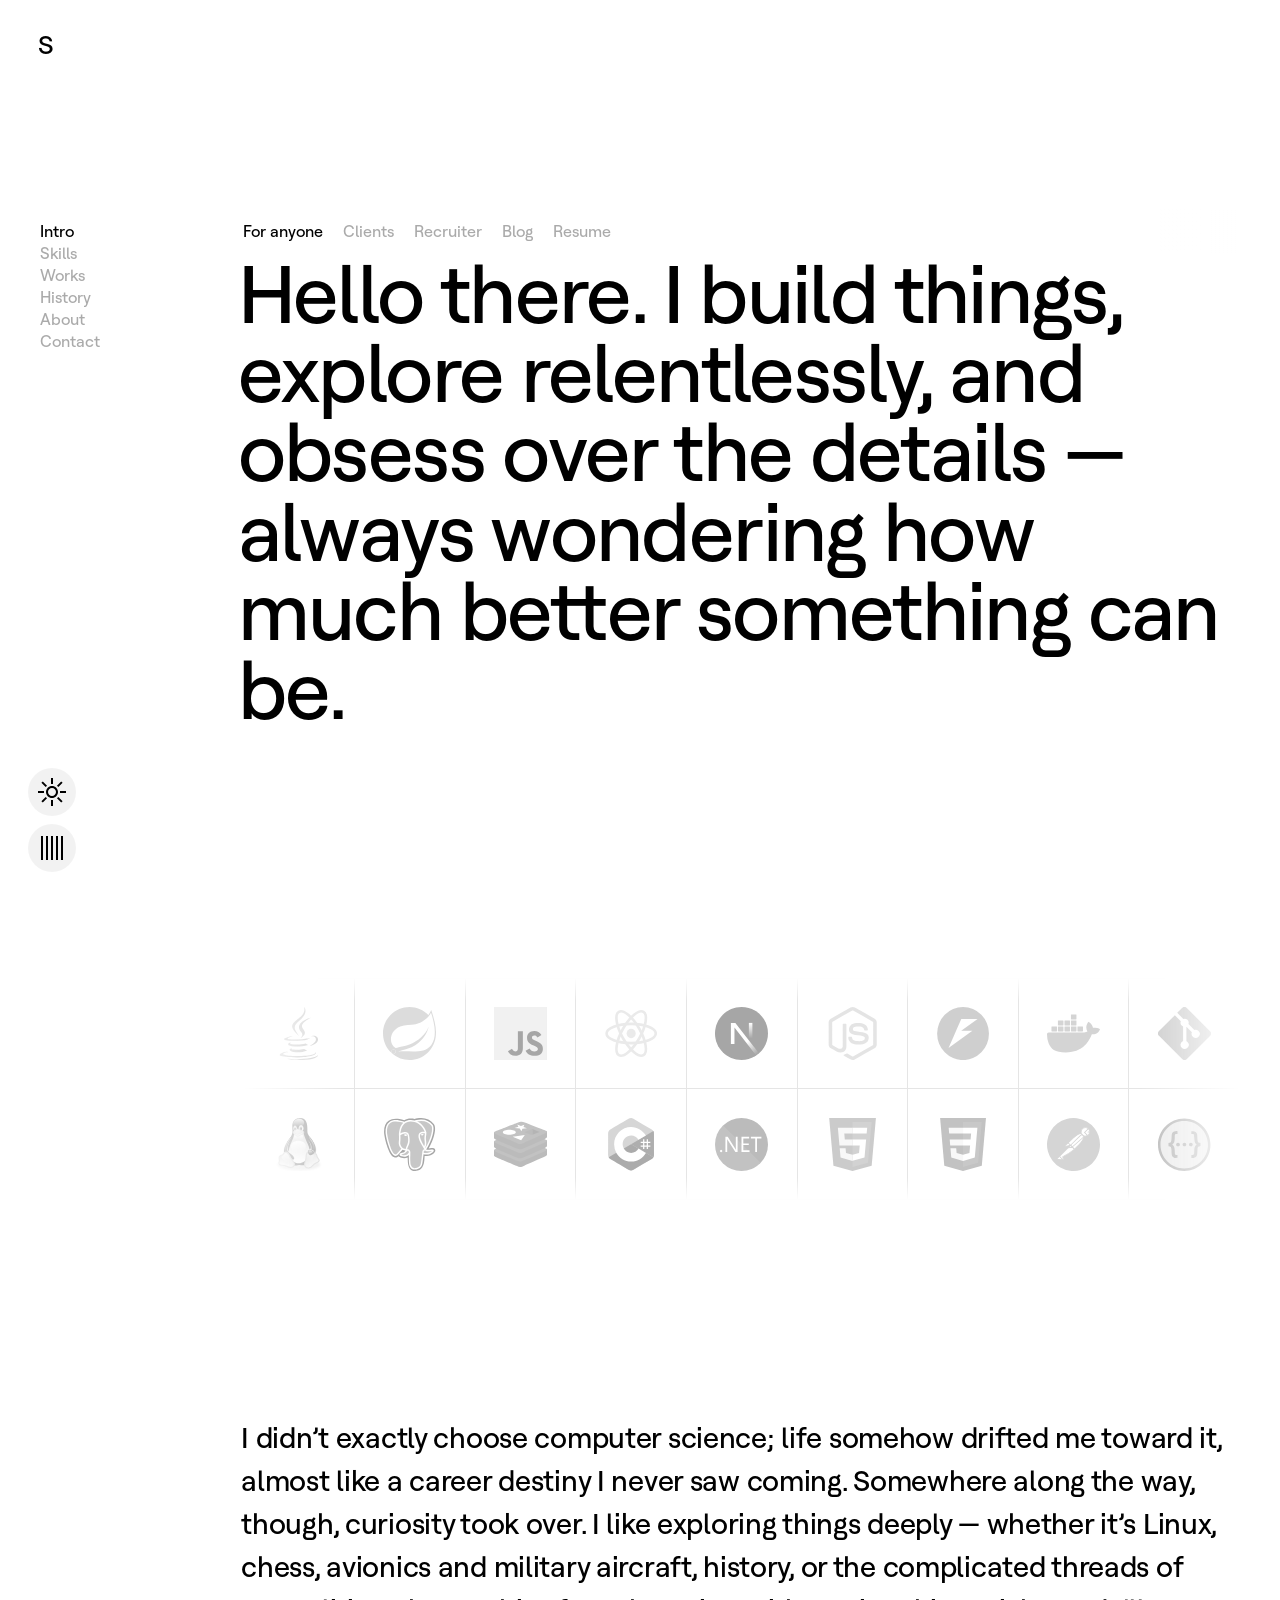
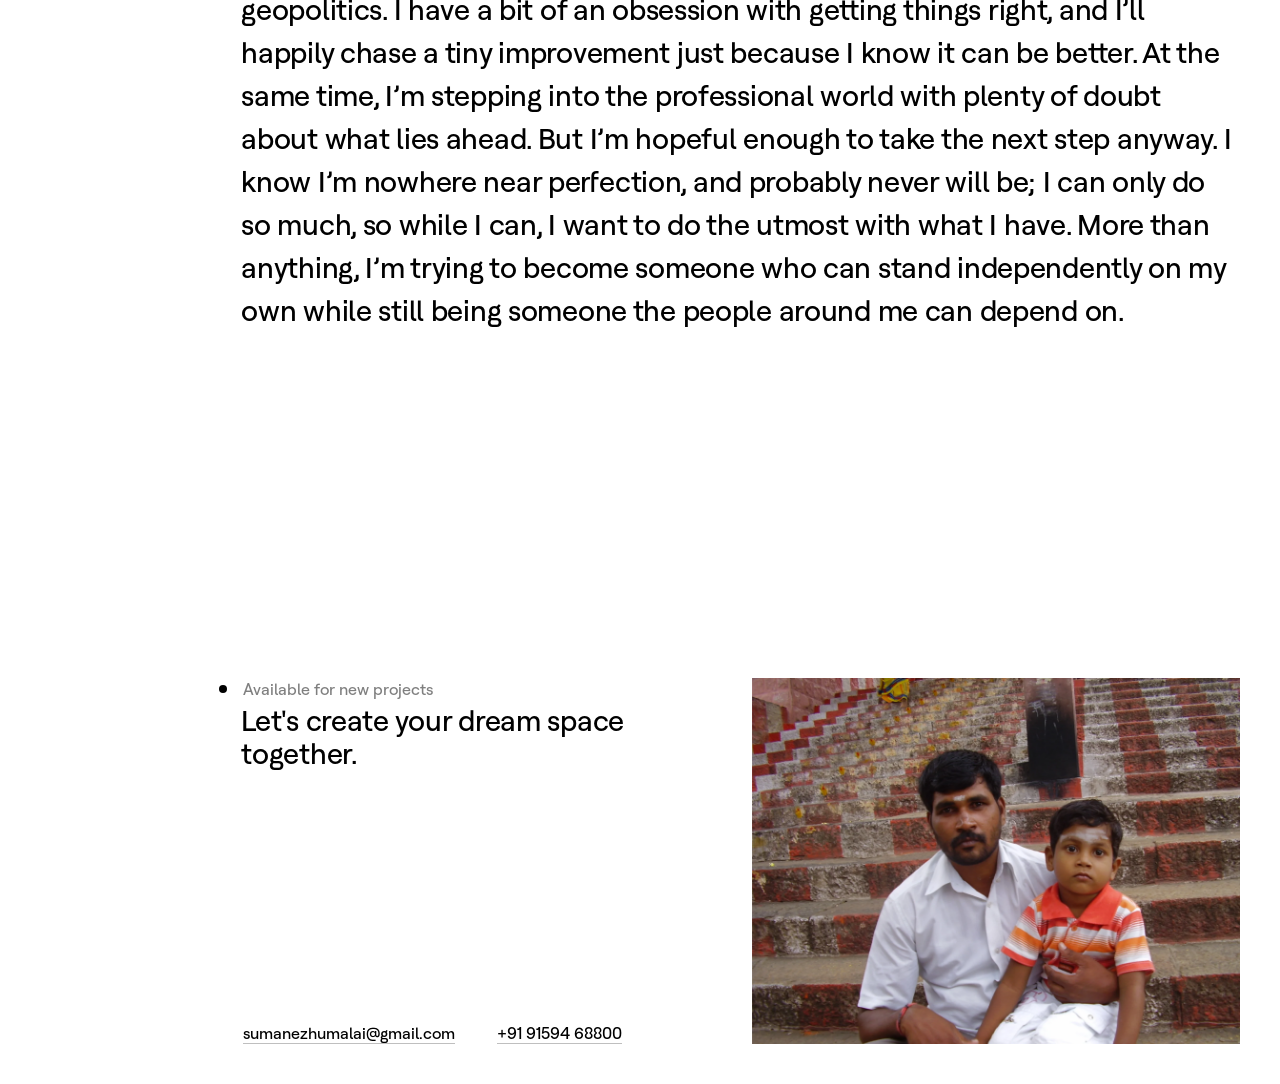
==== commit 16fda320: "feat(skills): add static monochrome skills grid in section.values - index.html: populate empty value" ====
--- a/index.html
+++ b/index.html
@@ -51,6 +51,7 @@
   <link href="/styles/variables.css" rel="stylesheet">
   <link href="/styles/color.css" rel="stylesheet">
   <link href="/styles/about.css" rel="stylesheet">
+  <link href="/styles/skills.css" rel="stylesheet">
   <link href="/styles/grid.css" rel="stylesheet">
   <link href="/styles/media-queries.css" rel="stylesheet">
 
@@ -139,7 +140,7 @@
           <h1 class="text recruiter">I’m beginning my career with a strong foundation in Java, Spring Boot, and backend
             development, looking for places to contribute, learn, and grow.</h1>
           <h1 class="text blog">A place where I follow my curiosity — writing about what I build, learn, break, and
-            discover along the way. Explore my <a href="#blog">blog</a>.</h1>
+            discover along the way. Explore my <a href="#blog">blo</a>g.</h1>
           <h1 class="text resume">For the concise version of what I’ve built and learned so far, here’s my <a
               href="#resume">resume</a>.</h1>
         </div>
@@ -152,7 +153,111 @@
     </section>
 
     <section class="section values">
-      <div class="content"></div>
+      <div class="content">
+
+        <div class="skills-grid" role="list" aria-label="Skills">
+
+          <article class="skill-cell" data-skill="java" role="listitem">
+            <img src="/assets/svg/java.svg" alt="Java" width="56" height="56">
+          </article>
+
+          <article class="skill-cell" data-skill="spring" role="listitem">
+            <img src="/assets/svg/spring.svg" alt="Spring" width="56" height="56">
+          </article>
+
+          <article class="skill-cell" data-skill="javascript" role="listitem">
+            <img src="/assets/svg/javascript.svg" alt="JavaScript" width="56" height="56">
+          </article>
+
+          <article class="skill-cell" data-skill="reactjs" role="listitem">
+            <img src="/assets/svg/reactjs.svg" alt="React" width="56" height="56">
+          </article>
+
+          <article class="skill-cell" data-skill="nextjs" role="listitem">
+            <img src="/assets/svg/nextjs.svg" alt="Next.js" width="56" height="56">
+          </article>
+
+          <article class="skill-cell" data-skill="nodejs" role="listitem">
+            <img src="/assets/svg/nodejs.svg" alt="Node.js" width="56" height="56">
+          </article>
+
+          <article class="skill-cell" data-skill="fast-api" role="listitem">
+            <img src="/assets/svg/fast-api.svg" alt="FastAPI" width="56" height="56">
+          </article>
+
+          <article class="skill-cell" data-skill="docker" role="listitem">
+            <img src="/assets/svg/docker.svg" alt="Docker" width="56" height="56">
+          </article>
+
+          <article class="skill-cell" data-skill="git" role="listitem">
+            <img src="/assets/svg/git.svg" alt="Git" width="56" height="56">
+          </article>
+
+          <article class="skill-cell" data-skill="linux" role="listitem">
+            <img src="/assets/svg/linux.svg" alt="Linux" width="56" height="56">
+          </article>
+
+          <article class="skill-cell" data-skill="postgresql" role="listitem">
+            <img src="/assets/svg/postgresql.svg" alt="PostgreSQL" width="56" height="56">
+          </article>
+
+          <article class="skill-cell" data-skill="redis" role="listitem">
+            <img src="/assets/svg/redis.svg" alt="Redis" width="56" height="56">
+          </article>
+
+          <article class="skill-cell" data-skill="c-sharp" role="listitem">
+            <img src="/assets/svg/c-sharp.svg" alt="C#" width="56" height="56">
+          </article>
+
+          <article class="skill-cell" data-skill="dotnet" role="listitem">
+            <img src="/assets/svg/dotnet.svg" alt=".NET" width="56" height="56">
+          </article>
+
+          <article class="skill-cell" data-skill="html5" role="listitem">
+            <img src="/assets/svg/html5.svg" alt="HTML5" width="56" height="56">
+          </article>
+
+          <article class="skill-cell" data-skill="css3" role="listitem">
+            <img src="/assets/svg/css3.svg" alt="CSS3" width="56" height="56">
+          </article>
+
+          <article class="skill-cell" data-skill="postman" role="listitem">
+            <img src="/assets/svg/postman.svg" alt="Postman" width="56" height="56">
+          </article>
+
+          <article class="skill-cell" data-skill="swagger" role="listitem">
+            <img src="/assets/svg/swagger.svg" alt="Swagger" width="56" height="56">
+          </article>
+
+        </div>
+
+        <!-- Skills / Project relationship metadata (static, for future use)
+        <script type="application/json" id="skills-metadata">
+        {
+          "skills": [
+            { "id": "java",       "projects": [] },
+            { "id": "spring",     "projects": [] },
+            { "id": "javascript", "projects": [] },
+            { "id": "reactjs",    "projects": [] },
+            { "id": "nextjs",     "projects": [] },
+            { "id": "nodejs",     "projects": [] },
+            { "id": "fast-api",   "projects": [] },
+            { "id": "docker",     "projects": [] },
+            { "id": "git",        "projects": [] },
+            { "id": "linux",      "projects": [] },
+            { "id": "postgresql", "projects": [] },
+            { "id": "redis",      "projects": [] },
+            { "id": "c-sharp",    "projects": [] },
+            { "id": "dotnet",     "projects": [] },
+            { "id": "html5",      "projects": [] },
+            { "id": "css3",       "projects": [] },
+            { "id": "postman",    "projects": [] },
+            { "id": "swagger",    "projects": [] }
+          ]
+        }
+        </script> -->
+
+      </div>
     </section>
 
     <section class="section background">
--- a/styles/skills.css
+++ b/styles/skills.css
@@ -0,0 +1,105 @@
+
+/* Section values / Skills
+----------------------------------------------------------------------------- */
+
+.section.values > .content {
+  padding: clamp(60px, 10vh, 140px) 0;
+}
+
+
+/* Skills grid — wrapper
+----------------------------------------------------------------------------- */
+
+.skills-grid {
+  position: relative;
+
+  /* Grid layout: 9 equal columns by default (desktop) */
+  display: grid;
+  grid-template-columns: repeat(9, 1fr);
+
+  /* Outer border forms the top and left edges of the grid-line matrix */
+  border-top:  1px solid var(--color--foreground--10);
+  border-left: 1px solid var(--color--foreground--10);
+
+  /* Edge fade: intersect two linear gradients (horizontal × vertical)
+     so all four outer edges dissolve into the page background.
+     Only the decorative layer (border lines) is visually affected near
+     the edges; icons retain recognisability because the fade is subtle. */
+  -webkit-mask-image:
+    linear-gradient(to right,  transparent 0%, black 10%, black 90%, transparent 100%),
+    linear-gradient(to bottom, transparent 0%, black 10%, black 90%, transparent 100%);
+  -webkit-mask-composite: source-in;
+  mask-image:
+    linear-gradient(to right,  transparent 0%, black 10%, black 90%, transparent 100%),
+    linear-gradient(to bottom, transparent 0%, black 10%, black 90%, transparent 100%);
+  mask-composite: intersect;
+}
+
+
+/* Skills grid — individual cells
+----------------------------------------------------------------------------- */
+
+.skill-cell {
+  /* Each cell must be square; the grid column width is the sizing authority */
+  aspect-ratio: 1 / 1;
+
+  display: flex;
+  align-items: center;
+  justify-content: center;
+
+  /* Right and bottom borders complete the grid-line matrix
+     without doubling up on the wrapper's top/left borders */
+  border-right:  1px solid var(--color--foreground--10);
+  border-bottom: 1px solid var(--color--foreground--10);
+
+  /* Subtle background lift on hover — stays within theme */
+  transition: background-color 0.18s ease;
+  cursor: default;
+}
+
+.skill-cell:hover {
+  background-color: var(--color--foreground--5);
+}
+
+
+/* Skills grid — icon image
+----------------------------------------------------------------------------- */
+
+.skill-cell img {
+  /* Icon is contained within a fixed proportion of the cell.
+     The cell — not the SVG's intrinsic dimensions — controls the size. */
+  width:  48%;
+  height: 48%;
+  object-fit: contain;
+
+  /* Monochrome treatment: grayscale strips brand colors;
+     opacity at 0.35 keeps icons subdued in the normal state,
+     visually secondary to the page's main typography */
+  filter: grayscale(1);
+  opacity: 0.35;
+
+  /* Short, understated transition */
+  transition: opacity 0.18s ease;
+
+  /* Prevent the browser from using the image as a drag target */
+  -webkit-user-drag: none;
+  user-select: none;
+  pointer-events: none;
+}
+
+.skill-cell:hover img {
+  /* On hover: icon becomes much more visible, pulling toward
+     the full foreground tone while still being filter-grayscale */
+  opacity: 0.85;
+}
+
+
+/* Reduced-motion: respect user preference
+----------------------------------------------------------------------------- */
+
+@media (prefers-reduced-motion: reduce) {
+  .skill-cell,
+  .skill-cell img {
+    transition: none;
+  }
+}
--- a/styles/media-queries.css
+++ b/styles/media-queries.css
@@ -153,6 +153,9 @@
   .section.intro > .content {
     padding: calc(var(--grid--app-xheight) - 11px) 0 40px 0;
   }
+  .skills-grid {
+    grid-template-columns: repeat(6, 1fr);
+  }
   .look {
     margin-top: -24px;
     margin-left: -7px;
@@ -177,6 +180,9 @@
   }
   /* Section-specific 3-col overrides for values, background, references, about
      REMOVED (template cleanup). Re-add here when content is ready. */
+  .skills-grid {
+    grid-template-columns: repeat(4, 1fr);
+  }
   .section.contact > .content {
     grid-template-columns: var(--grid--app-columns-1);
   }
@@ -212,6 +218,9 @@
   }
   /* Section-specific 2-col overrides for values, background, references, about
      REMOVED (template cleanup). Re-add here when content is ready. */
+  .skills-grid {
+    grid-template-columns: repeat(3, 1fr);
+  }
   .section.contact .text .content {
     max-width: none;
   }
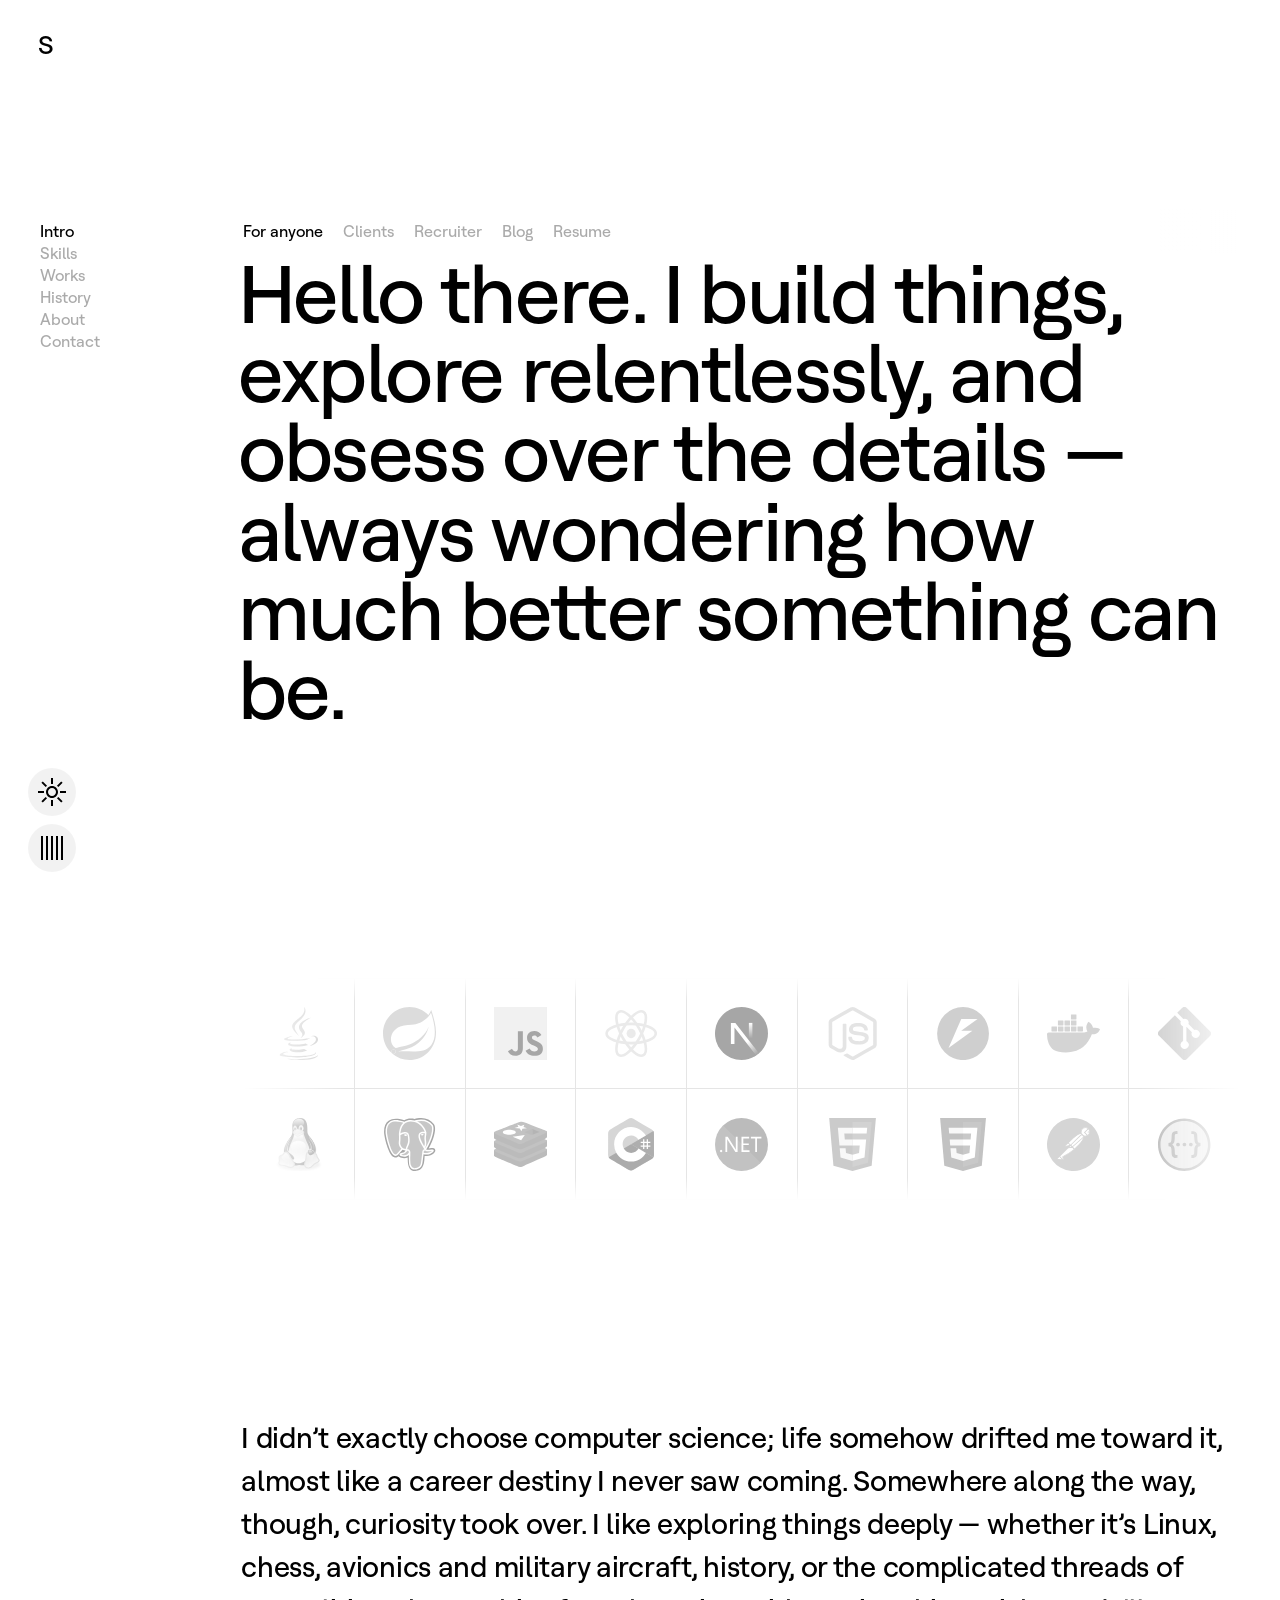
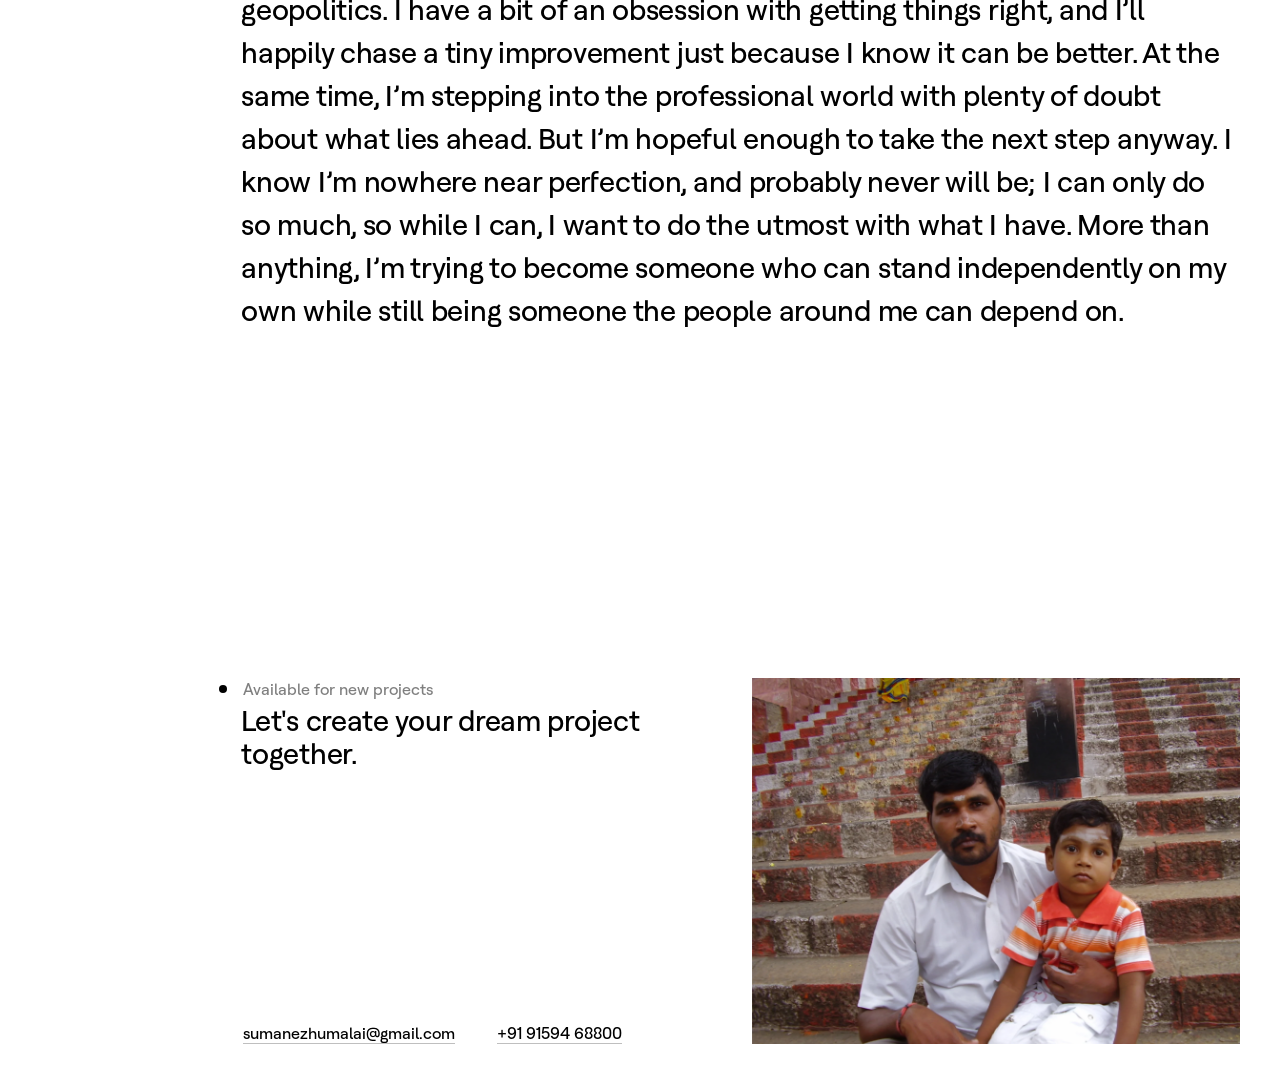
==== commit c37fa1a5: "chore(rebrand): finish template personalization and drop dead code - index.html: replace Billy Sween" ====
--- a/index.html
+++ b/index.html
@@ -1,10 +1,5 @@
 <!DOCTYPE html>
 <!--
-
-  Design and code by Billy Sweeney
-
-  ——
-
   keyboard shortcuts
 
   g  grid
@@ -21,29 +16,29 @@
   <meta http-equiv="X-UA-Compatible" content="IE=edge,chrome=1">
   <meta name="viewport" content="width=device-width, initial-scale=1">
 
-  <link rel="shortcut icon" type="image/x-icon" href="https://billysweeney.com/assets/app/favicon-32x32.png">
-
-  <link rel="canonical" href="index.html">
+  <link rel="icon" type="image/webp" href="/assets/app/avatar.webp">
+
+  <link rel="canonical" href="https://sumanezhumalai.com/">
 
   <meta name="description"
-    content="Hello there, I'm a master builder and construction expert with over 25 years of experience in creating innovative spaces and structures.">
+    content="Suman Ezhumalai — Full Stack Developer building backend systems with Java, Spring Boot, REST APIs, PostgreSQL and Docker. Computer Science graduate exploring microservices and web application development.">
   <meta name="keywords"
-    content="master builder, construction expert, building specialist, interior design, ETSS constructions, puducherry, auroville, chennai">
-
-  <meta property="og:site_name" content="Raja Ezhumalai">
-  <meta property="og:title" content="Raja Ezhumalai — Master Builder & Construction Expert">
+    content="Suman Ezhumalai, Full Stack Developer, Backend Developer, Java, Spring Boot, REST APIs, PostgreSQL, Docker, React, Next.js, portfolio">
+
+  <meta property="og:site_name" content="Suman Ezhumalai">
+  <meta property="og:title" content="Suman Ezhumalai — Backend Developer">
   <meta property="og:description"
-    content="Hello there, I'm a master builder and construction expert with over 25 years of experience in creating innovative spaces and structures.">
+    content="Suman Ezhumalai — Full Stack Developer building backend systems with Java, Spring Boot, REST APIs, PostgreSQL and Docker.">
   <meta property="og:type" content="website">
-  <meta property="og:image" content="https://billysweeney.com/assets/app/sharing-image-2400x2400.png">
-  <meta property="og:url" content="https://billysweeney.com">
-
-  <meta name="twitter:title" content="Raja Ezhumalai — Master Builder & Construction Expert">
+  <meta property="og:image" content="https://sumanezhumalai.com/assets/app/hero.webp">
+  <meta property="og:url" content="https://sumanezhumalai.com/">
+
+  <meta name="twitter:title" content="Suman Ezhumalai — Backend Developer">
   <meta name="twitter:description"
-    content="Hello there, I'm a master builder and construction expert with over 25 years of experience in creating innovative spaces and structures.">
+    content="Suman Ezhumalai — Full Stack Developer building backend systems with Java, Spring Boot, REST APIs, PostgreSQL and Docker.">
   <meta name="twitter:card" content="summary_large_image">
-  <meta name="twitter:image" content="https://billysweeney.com/assets/app/sharing-image-2400x2400.png">
-  <meta name="twitter:url" content="https://billysweeney.com">
+  <meta name="twitter:image" content="https://sumanezhumalai.com/assets/app/hero.webp">
+  <meta name="twitter:url" content="https://sumanezhumalai.com/">
 
   <link href="/styles/normalize-8.0.1.css" rel="stylesheet">
   <link href="/styles/reset.css" rel="stylesheet">
@@ -61,13 +56,13 @@
   <script src="/scripts/script.js"></script>
 
   <!-- Google tag (gtag.js) -->
-  <script async src="https://www.googletagmanager.com/gtag/js?id=G-QD6JDESCLJ"></script>
+  <script async src="https://www.googletagmanager.com/gtag/js?id=G-PF34ZXRDQV"></script>
   <script>
     window.dataLayer = window.dataLayer || [];
     function gtag() { dataLayer.push(arguments); }
     gtag('js', new Date());
 
-    gtag('config', 'G-QD6JDESCLJ');
+    gtag('config', 'G-PF34ZXRDQV');
   </script>
 </head>
 
@@ -300,7 +295,7 @@
             </div>
 
             <div class="interest">
-              <h2>Let's create your dream space together.</h2>
+              <h2>Let's create your dream project together.</h2>
             </div>
 
           </div>
@@ -315,7 +310,7 @@
 
         <div class="image">
           <figure>
-            <img src="assets\app\footer.webp" alt="Profile photo of Raja Ezhumalai" />
+            <img src="assets/app/footer.webp" alt="Profile photo of Suman Ezhumalai" />
             <div class="image-overlay-01"></div>
             <div class="image-overlay-02"></div>
           </figure>
--- a/styles/font.css
+++ b/styles/font.css
@@ -1,11 +1,9 @@
-
-
 /* Font
 ----------------------------------------------------------------------------- */
 
 @font-face {
   src: url("/assets/font/Roobert-Medium.woff2") format("woff2");
-  font-family: "Billy Sans";
+  font-family: "Suman Sans";
   font-style: normal;
   font-weight: 500;
 }
@@ -37,4 +35,4 @@
 /* font-feature-settings: "liga", "dlig", "tnum", "frac", "ss01", "ss02", "ss03", "ss04", "ss05", "ss06"; */
 
 /* Compensate for embedded left side space on H */
-/* margin-left: -0.08em; */
+/* margin-left: -0.08em; */
--- a/styles/variables.css
+++ b/styles/variables.css
@@ -1,10 +1,8 @@
-
-
 /* Variables
 ----------------------------------------------------------------------------- */
 
 :root {
-  --font--family: "Billy Sans", system-ui, sans-serif;
+  --font--family: "Suman Sans", system-ui, sans-serif;
   --font--style: normal;
   --font--weight: 500;
   --font--margin-left: -0.07em;
@@ -33,14 +31,14 @@
 
 :root {
   --color--foreground--100: rgb(0 0 0 / 1);
-  --color--foreground--50:  rgb(0 0 0 / 0.5);
-  --color--foreground--33:  rgb(0 0 0 / 0.333);
-  --color--foreground--25:  rgb(0 0 0 / 0.25);
-  --color--foreground--20:  rgb(0 0 0 / 0.2);
-  --color--foreground--15:  rgb(0 0 0 / 0.15);
-  --color--foreground--10:  rgb(0 0 0 / 0.1);
-  --color--foreground--5:   rgb(0 0 0 / 0.05);
-  --color--foreground--0:   rgb(0 0 0 / 0);
+  --color--foreground--50: rgb(0 0 0 / 0.5);
+  --color--foreground--33: rgb(0 0 0 / 0.333);
+  --color--foreground--25: rgb(0 0 0 / 0.25);
+  --color--foreground--20: rgb(0 0 0 / 0.2);
+  --color--foreground--15: rgb(0 0 0 / 0.15);
+  --color--foreground--10: rgb(0 0 0 / 0.1);
+  --color--foreground--5: rgb(0 0 0 / 0.05);
+  --color--foreground--0: rgb(0 0 0 / 0);
   --color--background--100: rgb(255 255 255 / 1);
-  --color--background--0:   rgb(255 255 255 / 0);
-}
+  --color--background--0: rgb(255 255 255 / 0);
+}
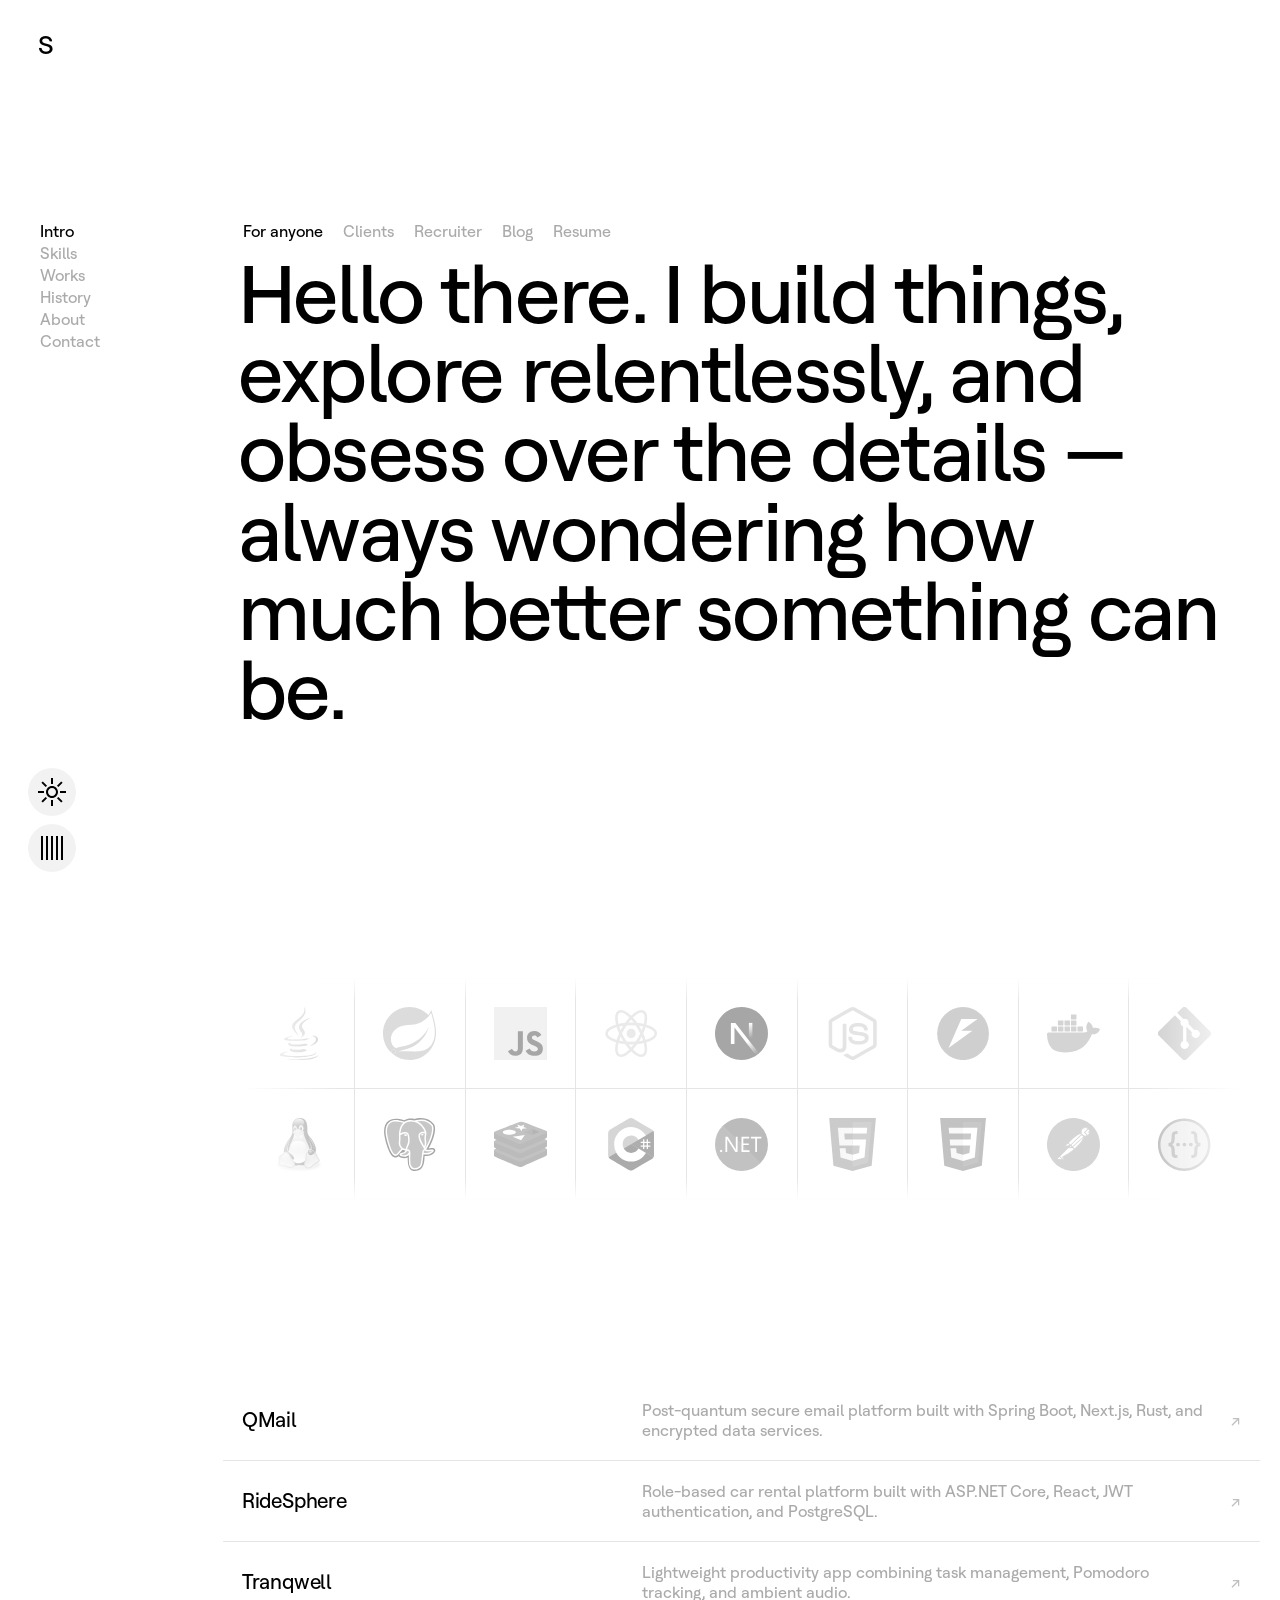
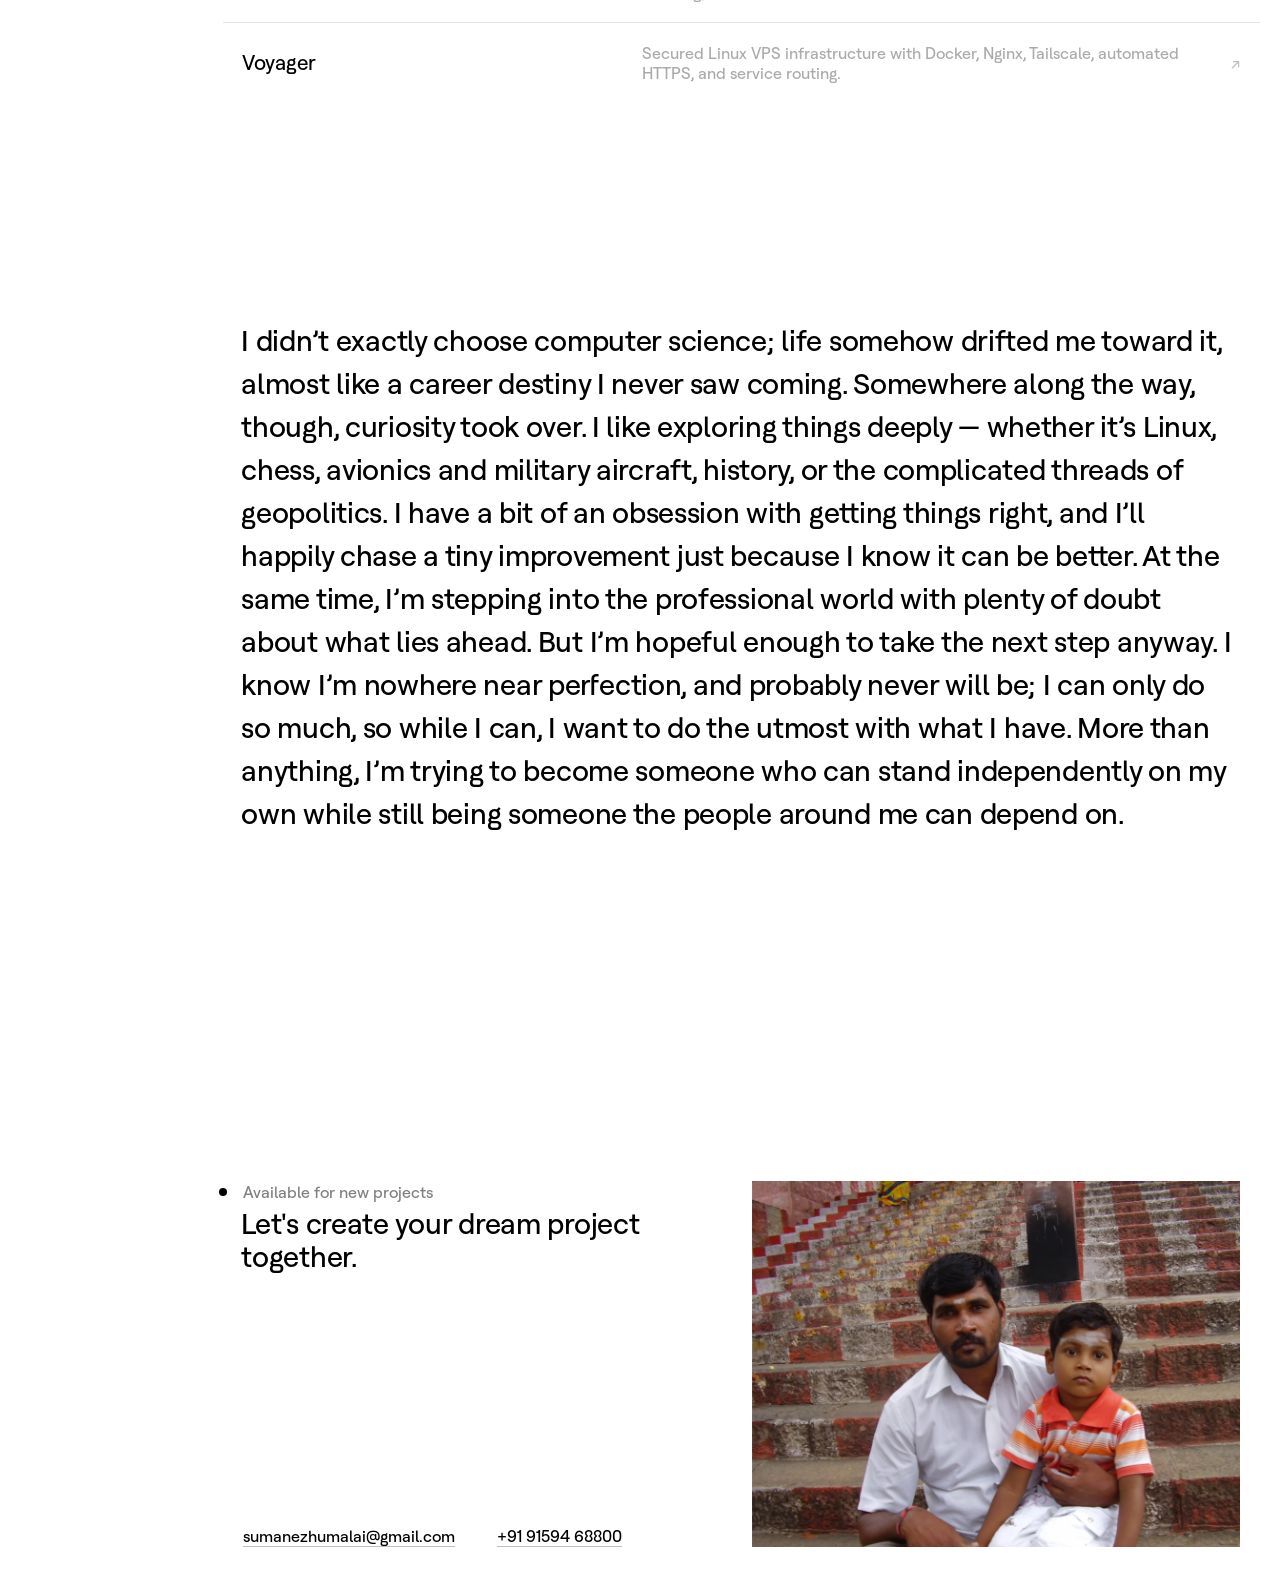
==== commit 9565807c: "works-V1" ====
--- a/index.html
+++ b/index.html
@@ -47,6 +47,7 @@
   <link href="/styles/color.css" rel="stylesheet">
   <link href="/styles/about.css" rel="stylesheet">
   <link href="/styles/skills.css" rel="stylesheet">
+  <link href="/styles/works.css" rel="stylesheet">
   <link href="/styles/grid.css" rel="stylesheet">
   <link href="/styles/media-queries.css" rel="stylesheet">
 
@@ -141,10 +142,6 @@
         </div>
 
       </div>
-    </section>
-
-    <section class="section work">
-      <div class="content"></div>
     </section>
 
     <section class="section values">
@@ -255,6 +252,50 @@
       </div>
     </section>
 
+
+    <section class="section work">
+      <div class="content">
+
+        <nav class="works-list" aria-label="Selected works">
+
+          <a class="works-item" href="https://github.com/sumanezhumalai" target="_blank" rel="noopener noreferrer"
+            id="works-qmail">
+            <span class="works-item__name">QMail</span>
+            <span class="works-item__desc">Post-quantum secure email platform built with Spring Boot, Next.js, Rust, and
+              encrypted data services.</span>
+            <span class="works-item__arrow" aria-hidden="true">&#8599;</span>
+          </a>
+
+          <a class="works-item" href="https://github.com/sumanezhumalai" target="_blank" rel="noopener noreferrer"
+            id="works-ridesphere">
+            <span class="works-item__name">RideSphere </span>
+            <span class="works-item__desc">Role-based car rental platform built with ASP.NET Core, React, JWT
+              authentication, and PostgreSQL.</span>
+            <span class="works-item__arrow" aria-hidden="true">&#8599;</span>
+          </a>
+
+          <a class="works-item" href="https://github.com/sumanezhumalai" target="_blank" rel="noopener noreferrer"
+            id="works-tranqwell">
+            <span class="works-item__name">Tranqwell</span>
+            <span class="works-item__desc">Lightweight productivity app combining task management, Pomodoro tracking,
+              and ambient audio.</span>
+            <span class="works-item__arrow" aria-hidden="true">&#8599;</span>
+          </a>
+
+          <a class="works-item" href="https://github.com/sumanezhumalai" target="_blank" rel="noopener noreferrer"
+            id="works-voyager">
+            <span class="works-item__name">Voyager</span>
+            <span class="works-item__desc">Secured Linux VPS infrastructure with Docker, Nginx, Tailscale, automated
+              HTTPS, and service routing.</span>
+            <span class="works-item__arrow" aria-hidden="true">&#8599;</span>
+          </a>
+
+        </nav>
+
+      </div>
+    </section>
+
+
     <section class="section background">
       <div class="content"></div>
     </section>
--- a/styles/about.css
+++ b/styles/about.css
@@ -1,5 +1,16 @@
 /* Style
 ----------------------------------------------------------------------------- */
+/* Scrollbar — hide visually, preserve all scrolling functionality (section 24)
+----------------------------------------------------------------------------- */
+
+html {
+  scrollbar-width: none;
+  -ms-overflow-style: none;
+}
+
+html::-webkit-scrollbar {
+  display: none;
+}
 
 
 /* Section cover
--- a/styles/works.css
+++ b/styles/works.css
@@ -0,0 +1,224 @@
+
+/* Section work
+   Isolated stylesheet — reuses only existing CSS custom properties.
+   Do not add general-purpose utilities here.
+----------------------------------------------------------------------------- */
+
+
+/* Section padding — mirrors .section.values pattern
+----------------------------------------------------------------------------- */
+
+.section.work > .content {
+  padding: clamp(60px, 10vh, 140px) 0;
+}
+
+
+/* Works list — wrapper nav
+----------------------------------------------------------------------------- */
+
+.works-list {
+  width: 100%;
+  display: block;
+}
+
+
+/* Works item — each row is a full-width semantic link
+----------------------------------------------------------------------------- */
+
+.works-item {
+  display: grid;
+  /* Zone A (name) : Zone B (desc) : Zone C (arrow) */
+  grid-template-columns: 2fr 3fr auto;
+  align-items: center;
+  gap: 0 var(--grid--app-gutter);
+
+  /* Vertical rhythm — fixed min-height keeps all four rows equal */
+  min-height: 80px;
+  padding: 20px 0;
+
+  /* Reset anchor defaults */
+  text-decoration: none;
+  color: inherit;
+
+  /* Hover background fills the full row width */
+  margin: 0 calc(-1 * var(--grid--app-gutter));
+  padding-left: var(--grid--app-gutter);
+  padding-right: var(--grid--app-gutter);
+
+  background-color: var(--color--foreground--0);
+  transition: background-color 0.18s ease;
+
+  /* Prevent text-decoration bleed from .app-main a rule */
+  border-bottom: none !important;
+}
+
+/* Separator: only between items — no outer borders */
+.works-item + .works-item {
+  border-top: 1px solid var(--color--foreground--10);
+}
+
+
+/* Zone A — Project name
+----------------------------------------------------------------------------- */
+
+.works-item__name {
+  font-family: var(--font--family);
+  font-size: var(--font--size-medium);
+  font-weight: var(--font--weight);
+  font-feature-settings: var(--font--feature-settings);
+  line-height: 1.15;
+  letter-spacing: -0.01em;
+  margin-left: var(--font--margin-left);
+  color: var(--color--foreground--100);
+
+  transition: color 0.18s ease;
+}
+
+
+/* Zone B — Short description
+----------------------------------------------------------------------------- */
+
+.works-item__desc {
+  font-family: var(--font--family);
+  font-size: var(--font--size-regular);
+  font-weight: var(--font--weight);
+  line-height: var(--font--size-regular-line-height);
+  color: var(--color--foreground--33);
+
+  transition: color 0.18s ease;
+}
+
+
+/* Zone C — Arrow indicator
+----------------------------------------------------------------------------- */
+
+.works-item__arrow {
+  font-size: var(--font--size-regular);
+  color: var(--color--foreground--25);
+  justify-self: end;
+  display: inline-block;
+  transition: color 0.18s ease, transform 0.18s ease;
+}
+
+
+/* Hover state — restrained tonal lift
+----------------------------------------------------------------------------- */
+
+.works-item:hover {
+  background-color: var(--color--foreground--5);
+}
+
+.works-item:hover .works-item__name {
+  color: var(--color--foreground--100);
+}
+
+.works-item:hover .works-item__desc {
+  color: var(--color--foreground--50);
+}
+
+.works-item:hover .works-item__arrow {
+  color: var(--color--foreground--100);
+  transform: translateX(4px);
+}
+
+
+/* Focus state — keyboard accessible, consistent with site visual language
+----------------------------------------------------------------------------- */
+
+.works-item:focus {
+  outline: none;
+}
+
+.works-item:focus-visible {
+  outline: 1px solid var(--color--foreground--25);
+  outline-offset: -1px;
+}
+
+
+
+
+/* Reduced motion — respect user preference (section 29)
+----------------------------------------------------------------------------- */
+
+@media (prefers-reduced-motion: reduce) {
+  .works-item,
+  .works-item__name,
+  .works-item__desc,
+  .works-item__arrow {
+    transition: none;
+  }
+}
+
+
+/* Responsive — medium desktop / tablet <=1280px
+----------------------------------------------------------------------------- */
+
+@media all and (max-width: 1280px) {
+  .works-item__name {
+    font-size: clamp(18px, 1.6vw, 26px);
+  }
+}
+
+
+/* Responsive — tablet <=1020px (6-column grid)
+----------------------------------------------------------------------------- */
+
+@media all and (max-width: 1020px) {
+  .works-item {
+    grid-template-columns: 5fr 6fr auto;
+    min-height: 72px;
+    padding: 18px 0;
+    padding-left: var(--grid--app-gutter);
+    padding-right: var(--grid--app-gutter);
+  }
+
+  .works-item__name {
+    font-size: var(--font--size-medium);
+  }
+}
+
+
+/* Responsive — mobile <=760px (3-column grid)
+   Two-row stacking: name full-width, then desc + arrow on same row.
+----------------------------------------------------------------------------- */
+
+@media all and (max-width: 760px) {
+  .works-item {
+    grid-template-columns: 1fr auto;
+    grid-template-rows: auto auto;
+    grid-template-areas:
+      "name   name"
+      "desc   arrow";
+    min-height: auto;
+    padding: 20px 0;
+    padding-left: var(--grid--app-gutter);
+    padding-right: var(--grid--app-gutter);
+    gap: 6px var(--grid--app-gutter);
+  }
+
+  .works-item__name {
+    grid-area: name;
+  }
+
+  .works-item__desc {
+    grid-area: desc;
+  }
+
+  .works-item__arrow {
+    grid-area: arrow;
+    align-self: end;
+  }
+}
+
+
+/* Responsive — small mobile <=500px (2-column grid)
+----------------------------------------------------------------------------- */
+
+@media all and (max-width: 500px) {
+  .works-item {
+    padding: 18px 0;
+    padding-left: var(--grid--app-gutter);
+    padding-right: var(--grid--app-gutter);
+    gap: 4px var(--grid--app-gutter);
+  }
+}
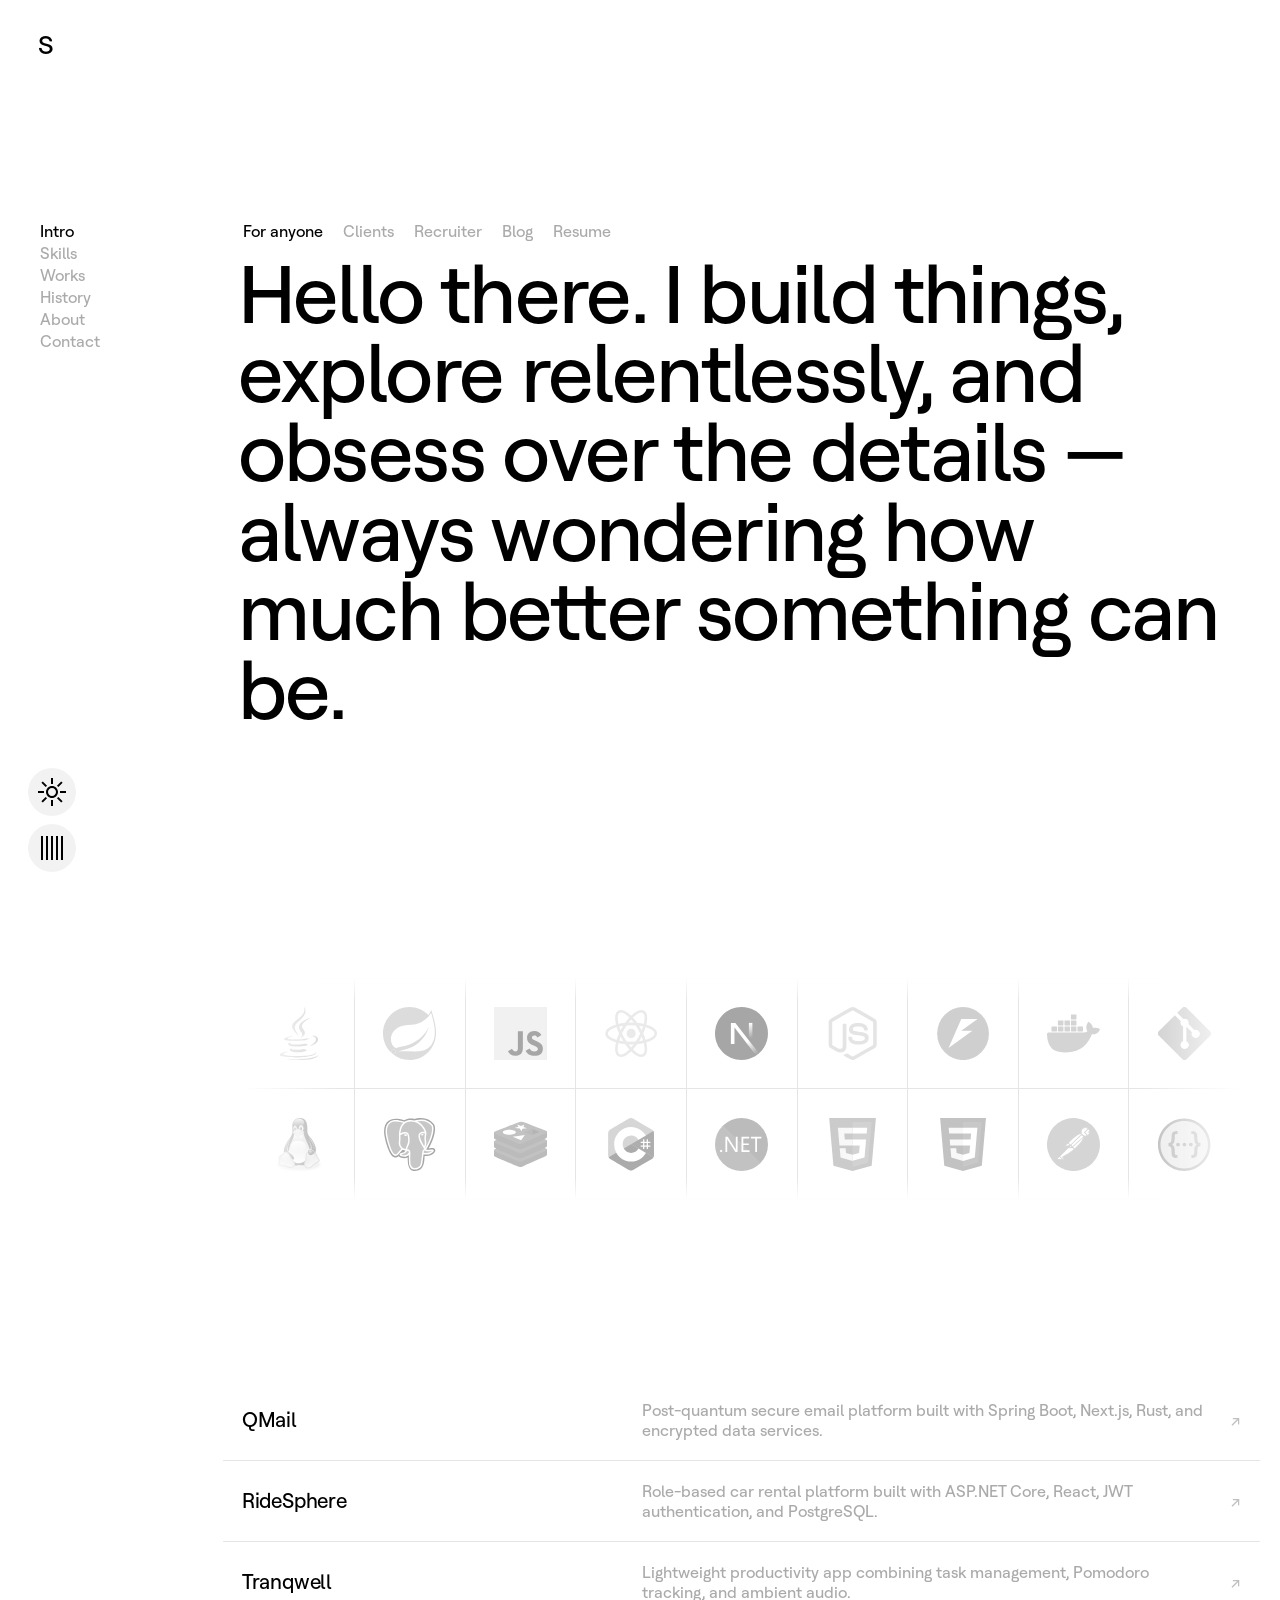
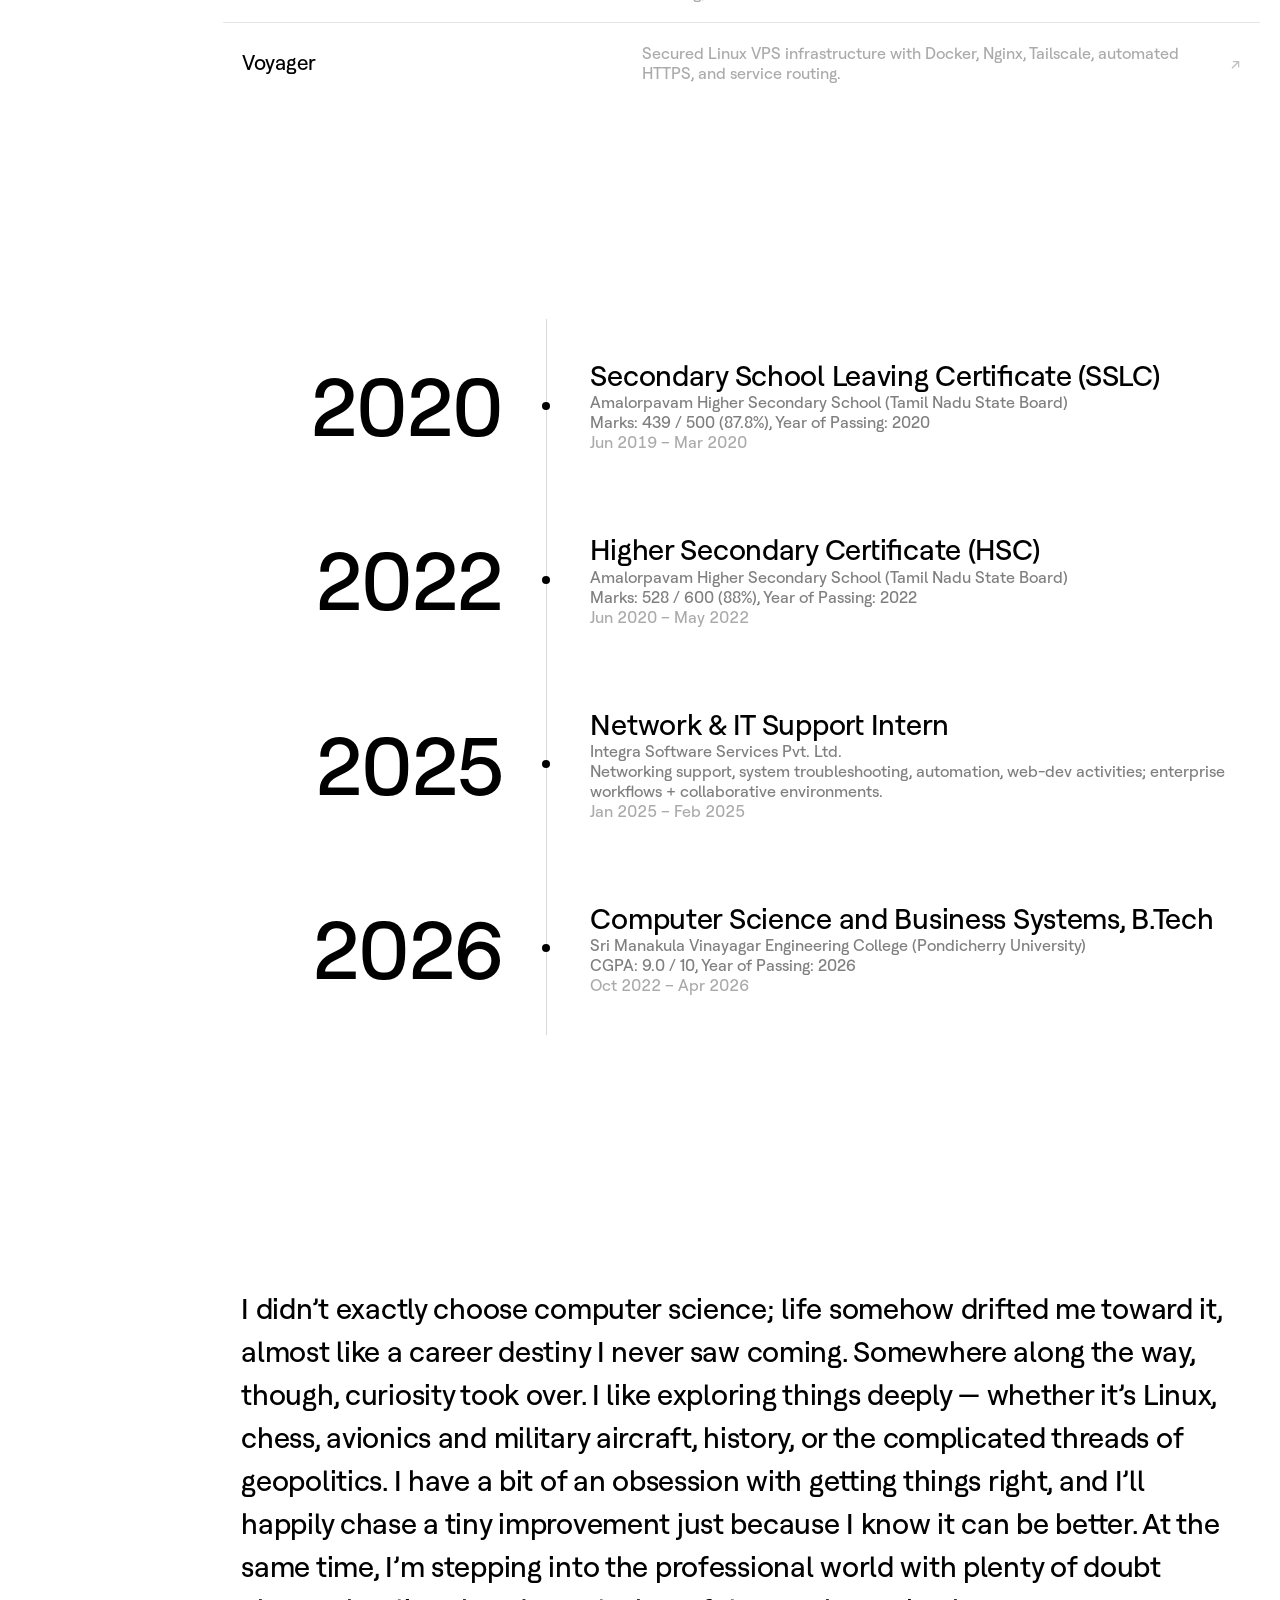
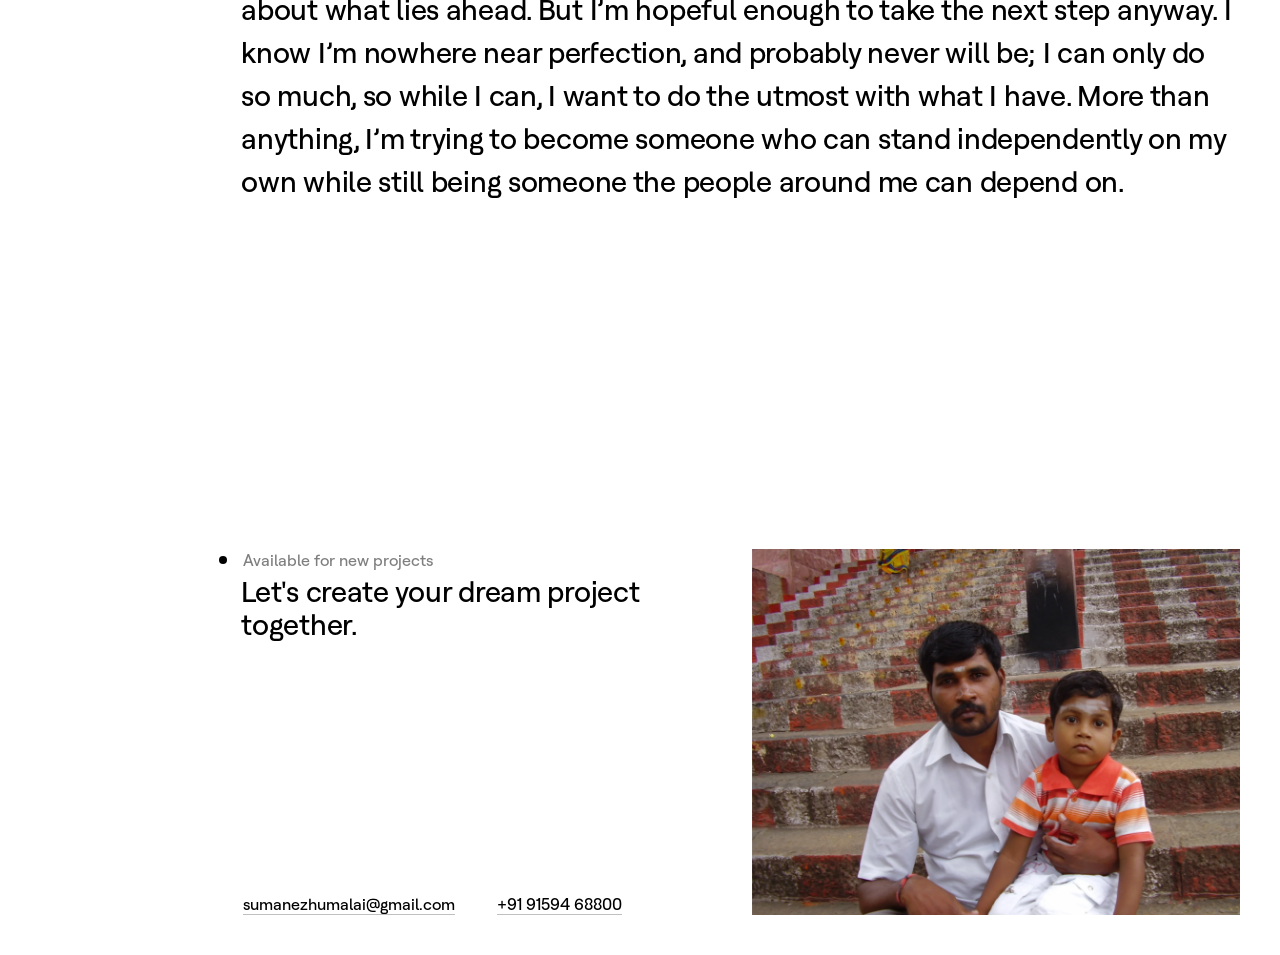
==== commit 1ac6a36d: "timeline-V1" ====
--- a/index.html
+++ b/index.html
@@ -297,7 +297,66 @@
 
 
     <section class="section background">
-      <div class="content"></div>
+      <div class="content">
+
+        <ol class="history-timeline" aria-label="Education and work history">
+
+          <!-- Entry 1: 2020 -->
+          <li class="history-entry">
+            <div class="history-year" aria-hidden="true">2020</div>
+            <div class="history-node" aria-hidden="true"></div>
+            <div class="history-info">
+              <p class="history-title">Secondary School Leaving Certificate (SSLC)</p>
+              <p class="history-institute">Amalorpavam Higher Secondary School (Tamil Nadu State Board)</p>
+              <p class="history-detail">Marks: 439 / 500 (87.8%), Year of Passing: 2020</p>
+              <p class="history-duration"><time>Jun 2019 – Mar 2020</time></p>
+            </div>
+          </li>
+
+          <!-- Entry 2: 2022 -->
+          <li class="history-entry">
+            <div class="history-year" aria-hidden="true">2022</div>
+            <div class="history-node" aria-hidden="true"></div>
+            <div class="history-info">
+              <p class="history-title">Higher Secondary Certificate (HSC)</p>
+              <p class="history-institute">Amalorpavam Higher Secondary School (Tamil Nadu State Board)</p>
+              <p class="history-detail">Marks: 528 / 600 (88%), Year of Passing: 2022</p>
+              <p class="history-duration"><time>Jun 2020 – May 2022</time></p>
+            </div>
+          </li>
+
+          <!-- Entry 3: 2025 -->
+          <li class="history-entry">
+            <div class="history-year" aria-hidden="true">2025</div>
+            <div class="history-node" aria-hidden="true"></div>
+            <div class="history-info">
+              <p class="history-title">Network &amp; IT Support Intern</p>
+              <p class="history-institute">Integra Software Services Pvt. Ltd.</p>
+              <p class="history-detail">Networking support, system troubleshooting, automation, web-dev activities; enterprise workflows + collaborative environments.</p>
+              <p class="history-duration"><time>Jan 2025 – Feb 2025</time></p>
+            </div>
+          </li>
+
+          <!-- Entry 4: 2026 — current node, reuses .look pulse from contact section -->
+          <li class="history-entry history-entry--current">
+            <div class="history-year" aria-hidden="true">2026</div>
+            <div class="history-node" aria-hidden="true">
+              <div class="look">
+                <div class="radius"></div>
+                <div class="dot"></div>
+              </div>
+            </div>
+            <div class="history-info">
+              <p class="history-title">Computer Science and Business Systems, B.Tech</p>
+              <p class="history-institute">Sri Manakula Vinayagar Engineering College (Pondicherry University)</p>
+              <p class="history-detail">CGPA: 9.0 / 10, Year of Passing: 2026</p>
+              <p class="history-duration"><time>Oct 2022 – Apr 2026</time></p>
+            </div>
+          </li>
+
+        </ol>
+
+      </div>
     </section>
 
 
--- a/styles/about.css
+++ b/styles/about.css
@@ -1002,9 +1002,170 @@
   ----------------------------------------------------------------------------- */
 
 
-/* Section background — REMOVED (template cleanup).
-     Add new .section.background styles here when content is ready.
+/* Section background — History Timeline
   ----------------------------------------------------------------------------- */
+
+.section.background > .content {
+  padding: clamp(80px, 14vh, 160px) 0;
+}
+
+/* Resets for the ordered list */
+.history-timeline {
+  list-style: none;
+  margin: 0;
+  padding: 0;
+  position: relative;
+  /* Spine extends slightly past first and last node */
+  padding-top: 2.5em;
+  padding-bottom: 2.5em;
+}
+
+/* Continuous vertical spine — single ::before on the ol */
+.history-timeline::before {
+  content: "";
+  position: absolute;
+  top: 0;
+  bottom: 0;
+  /* x-position: right edge of the year column + half of the spine-zone width.
+     Year col = 28% of parent. Spine-zone = 48px. Center of spine-zone = 24px from left edge of spine-zone.
+     So spine center sits at calc(28% + 24px). We draw a 1px line, offset half left. */
+  left: calc(28% + 24px);
+  width: 1px;
+  background-color: var(--color--foreground--15);
+  pointer-events: none;
+}
+
+/* Each timeline row — three-zone CSS Grid */
+.history-entry {
+  display: grid;
+  grid-template-columns: 28% 48px 1fr;
+  grid-template-areas: "year node info";
+  /* Content-driven height; no fixed row size */
+  align-items: center;
+  /* Generous gap between entries */
+  margin-bottom: clamp(56px, 9vh, 110px);
+}
+
+.history-entry:last-child {
+  margin-bottom: 0;
+}
+
+/* ── Year column ── */
+.history-year {
+  grid-area: year;
+  font-size: var(--font--size-huge);
+  line-height: 1;
+  letter-spacing: -0.02em;
+  text-align: right;
+  /* Gap between year right-edge and spine */
+  padding-right: 20px;
+  color: var(--color--foreground--100);
+  /* Optical alignment: keep the year on the same baseline system */
+  margin-left: var(--font--margin-left);
+  /* Prevent year from getting bold — weight is already set globally */
+}
+
+/* ── Spine / node column ── */
+.history-node {
+  grid-area: node;
+  display: flex;
+  align-items: center;
+  justify-content: center;
+  position: relative;
+  height: 100%;
+  /* Ensures .look inside can use position:absolute against this cell */
+}
+
+/* Normal node dot — small solid circle */
+.history-node::before {
+  content: "";
+  position: absolute;
+  width: 8px;
+  height: 8px;
+  border-radius: 50%;
+  background-color: var(--color--foreground--100);
+  /* Z-index keeps dot visually on top of the spine line */
+  z-index: 1;
+}
+
+/* Current entry (2026) — hide the ::before dot, use .look assembly instead */
+.history-entry--current .history-node::before {
+  display: none;
+}
+
+/* Re-position .look for the timeline node context.
+   The global .look uses absolute margins tuned for the contact section.
+   Here we reset and re-center it within the 48px spine-zone cell. */
+.section.background .look {
+  position: absolute;
+  width: 24px;
+  height: 24px;
+  /* Center within the node cell */
+  top: 50%;
+  left: 50%;
+  transform: translate(-50%, -50%);
+  /* Clear the contact-section offset margins */
+  margin: 0;
+  display: flex;
+  align-items: center;
+  justify-content: center;
+  z-index: 1;
+}
+
+/* ── Info column ── */
+.history-info {
+  grid-area: info;
+  /* Gap between spine and info text */
+  padding-left: 20px;
+}
+
+.history-info p {
+  margin: 0;
+  padding: 0;
+}
+
+.history-title {
+  font-size: var(--font--size-large);
+  line-height: 1.16;
+  letter-spacing: -0.01em;
+  color: var(--color--foreground--100);
+  margin-left: var(--font--margin-left);
+  margin-bottom: 0.25em;
+}
+
+.history-institute {
+  font-size: var(--font--size-regular);
+  line-height: var(--font--size-regular-line-height);
+  color: var(--color--foreground--50);
+  margin-bottom: 0.35em;
+}
+
+.history-detail {
+  font-size: var(--font--size-regular);
+  line-height: var(--font--size-regular-line-height);
+  color: var(--color--foreground--50);
+  margin-bottom: 0.35em;
+}
+
+.history-duration {
+  font-size: var(--font--size-regular);
+  line-height: var(--font--size-regular-line-height);
+  color: var(--color--foreground--33);
+}
+
+.history-duration time {
+  font-variant-numeric: tabular-nums;
+}
+
+/* Reduced motion: disable pulse, keep solid dot */
+@media (prefers-reduced-motion: reduce) {
+  .section.background .look .radius {
+    animation: none;
+    background-color: var(--color--foreground--0);
+  }
+}
+
+
 
 
 /* Section references — REMOVED (template cleanup).
--- a/styles/media-queries.css
+++ b/styles/media-queries.css
@@ -160,6 +160,22 @@
     margin-top: -24px;
     margin-left: -7px;
   }
+  /* History timeline: override the global .look repositioning for the node context */
+  .section.background .look {
+    margin-top: 0;
+    margin-left: 0;
+    top: 50%;
+    left: 50%;
+    transform: translate(-50%, -50%);
+  }
+  /* Reduce year column and gaps at tablet */
+  .history-entry {
+    grid-template-columns: 25% 40px 1fr;
+    margin-bottom: clamp(44px, 7vh, 80px);
+  }
+  .history-timeline::before {
+    left: calc(25% + 20px);
+  }
   .app-aside {
     left: var(--grid--app-margin);
     bottom: var(--grid--app-margin);
@@ -182,6 +198,20 @@
      REMOVED (template cleanup). Re-add here when content is ready. */
   .skills-grid {
     grid-template-columns: repeat(4, 1fr);
+  }
+  /* History timeline 3-col */
+  .history-entry {
+    grid-template-columns: 22% 36px 1fr;
+    margin-bottom: clamp(36px, 6vh, 64px);
+  }
+  .history-timeline::before {
+    left: calc(22% + 18px);
+  }
+  .history-year {
+    padding-right: 14px;
+  }
+  .history-info {
+    padding-left: 14px;
   }
   .section.contact > .content {
     grid-template-columns: var(--grid--app-columns-1);
@@ -221,6 +251,20 @@
   .skills-grid {
     grid-template-columns: repeat(3, 1fr);
   }
+  /* History timeline 2-col / narrow mobile */
+  .history-entry {
+    grid-template-columns: 20% 32px 1fr;
+    margin-bottom: clamp(28px, 5vh, 48px);
+  }
+  .history-timeline::before {
+    left: calc(20% + 16px);
+  }
+  .history-year {
+    padding-right: 10px;
+  }
+  .history-info {
+    padding-left: 10px;
+  }
   .section.contact .text .content {
     max-width: none;
   }
